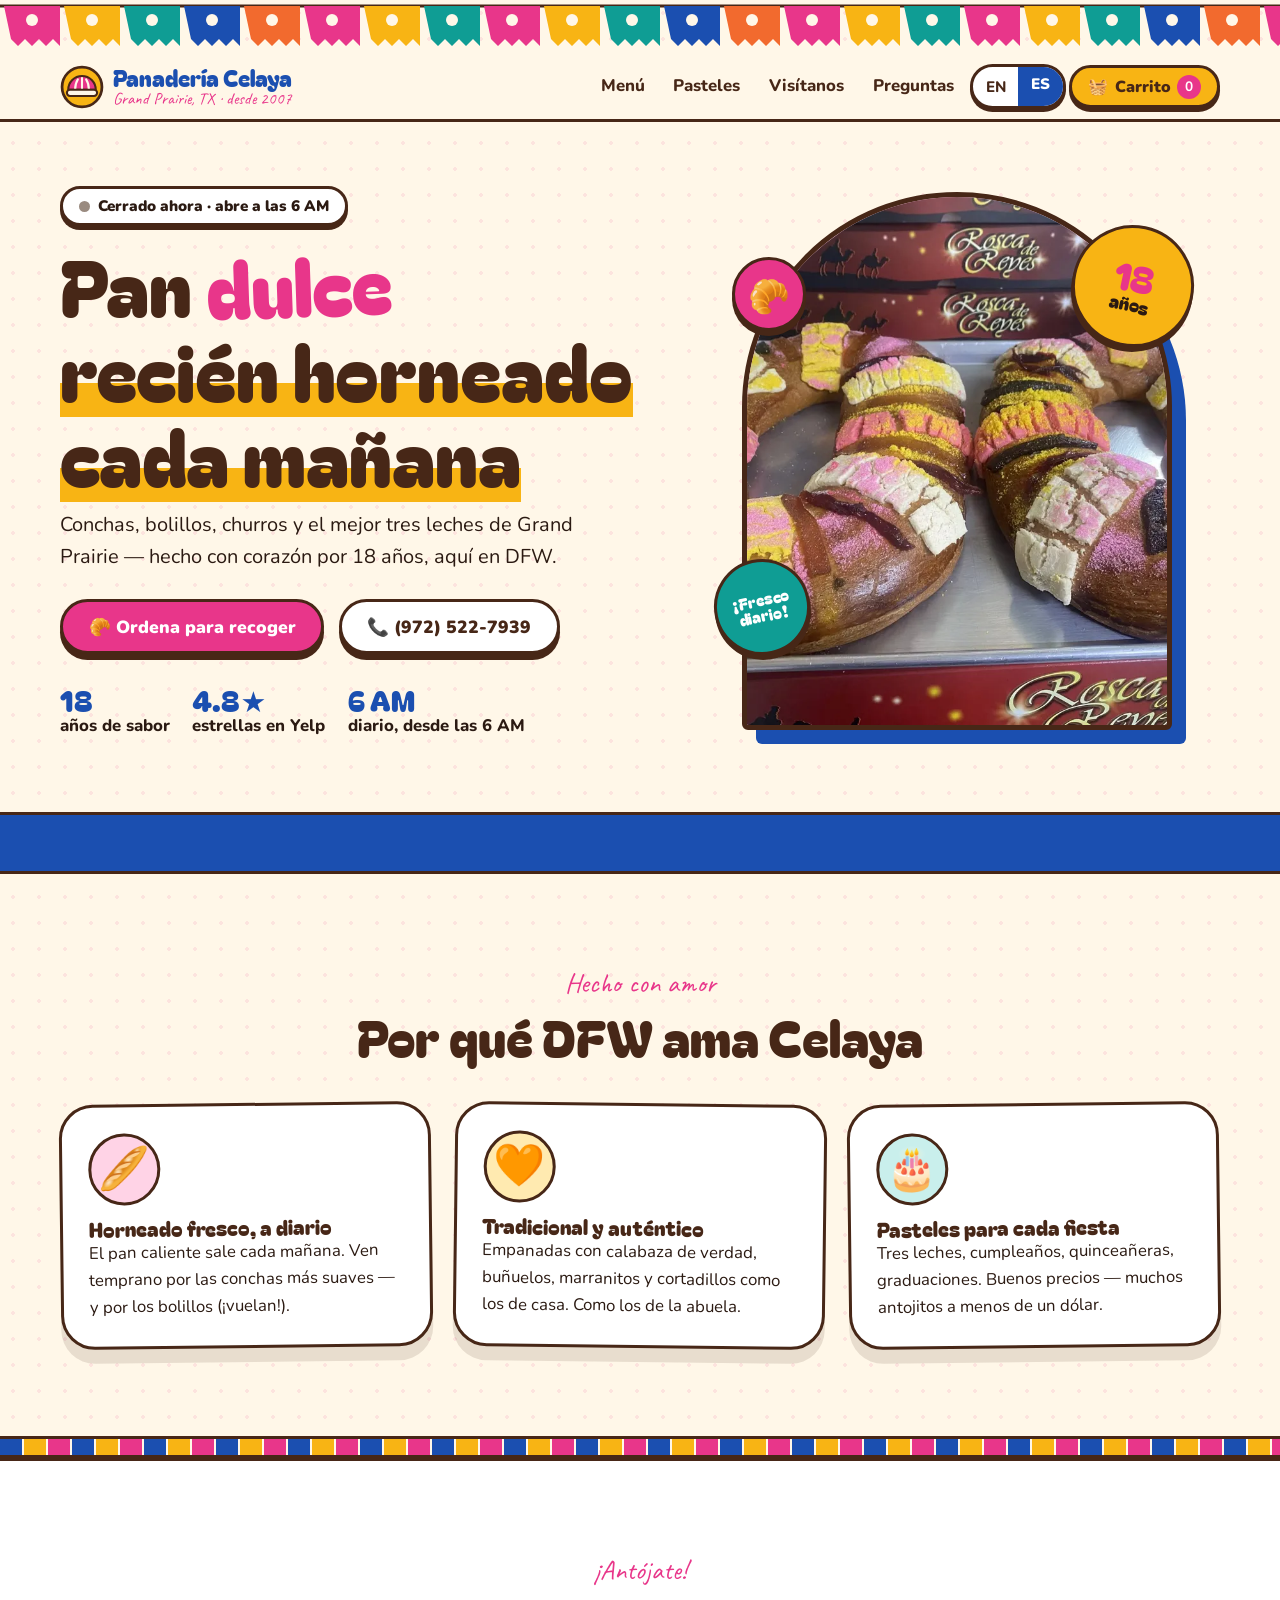
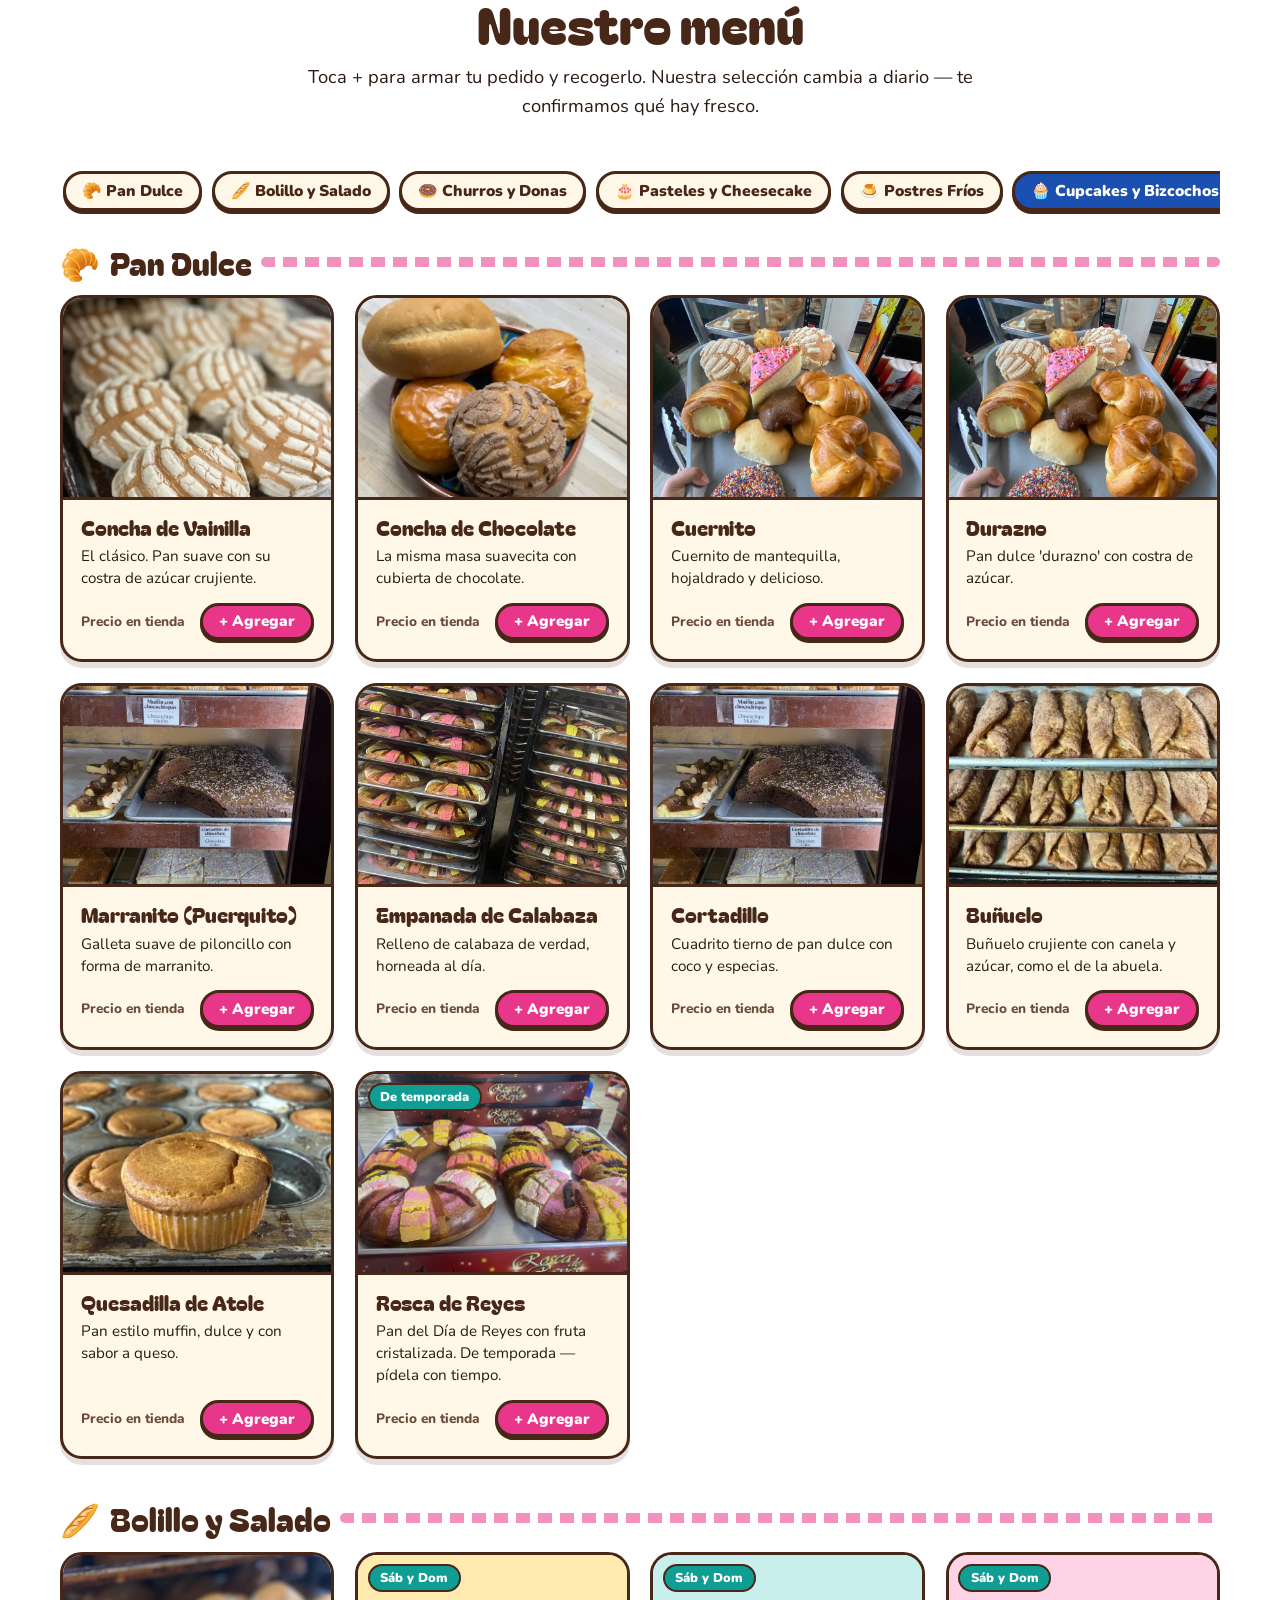
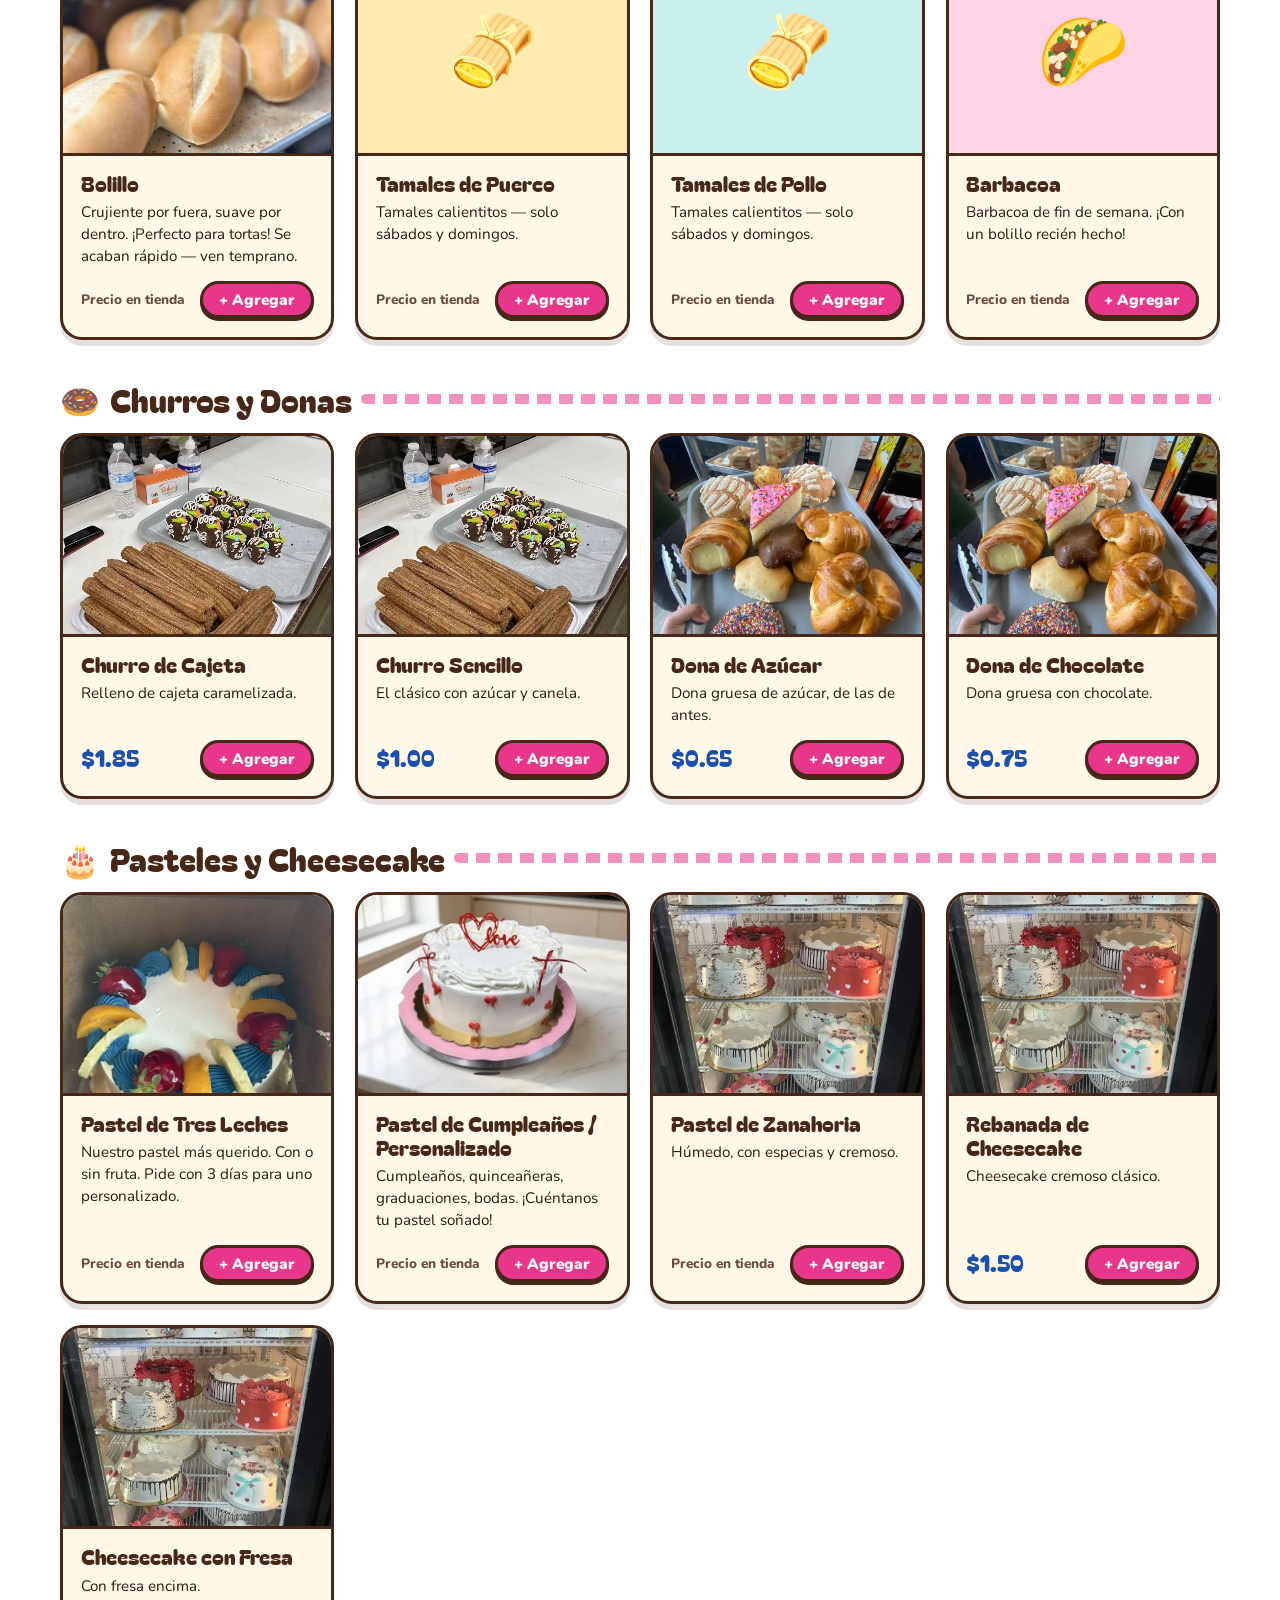
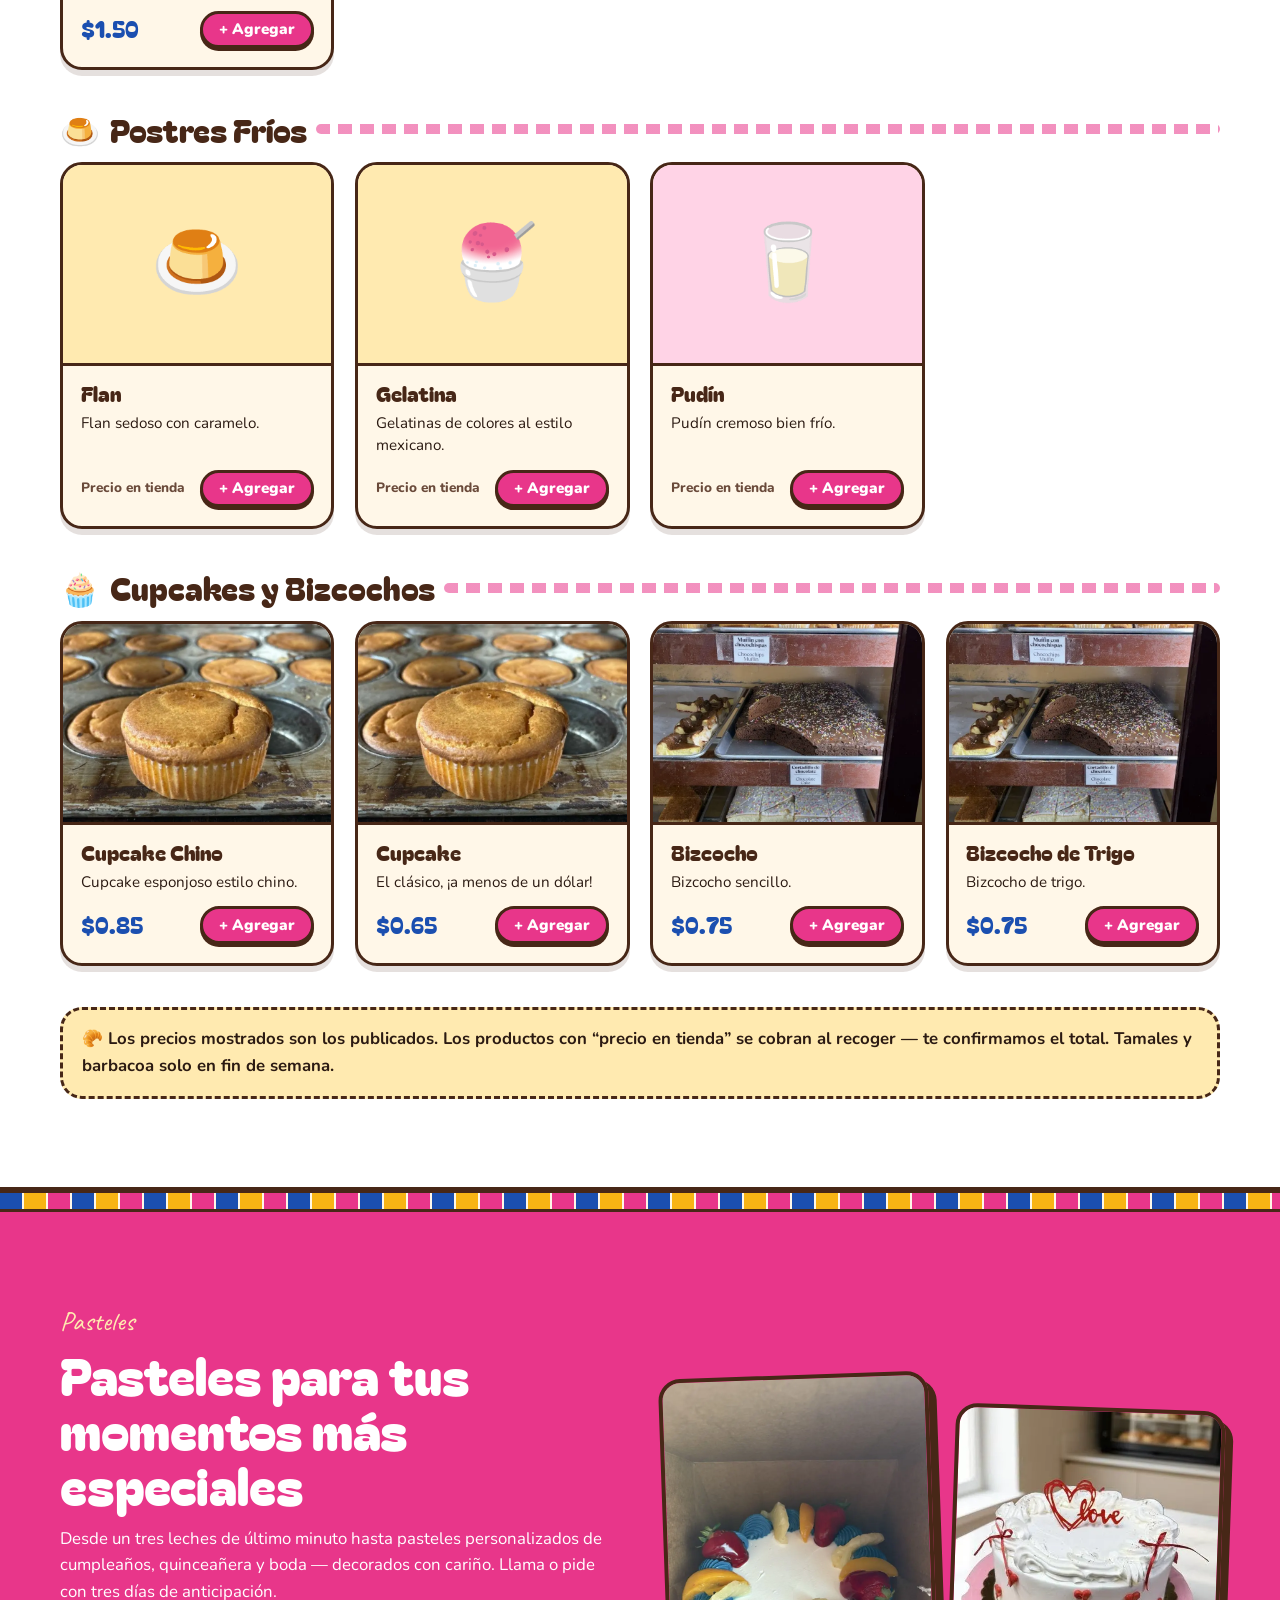
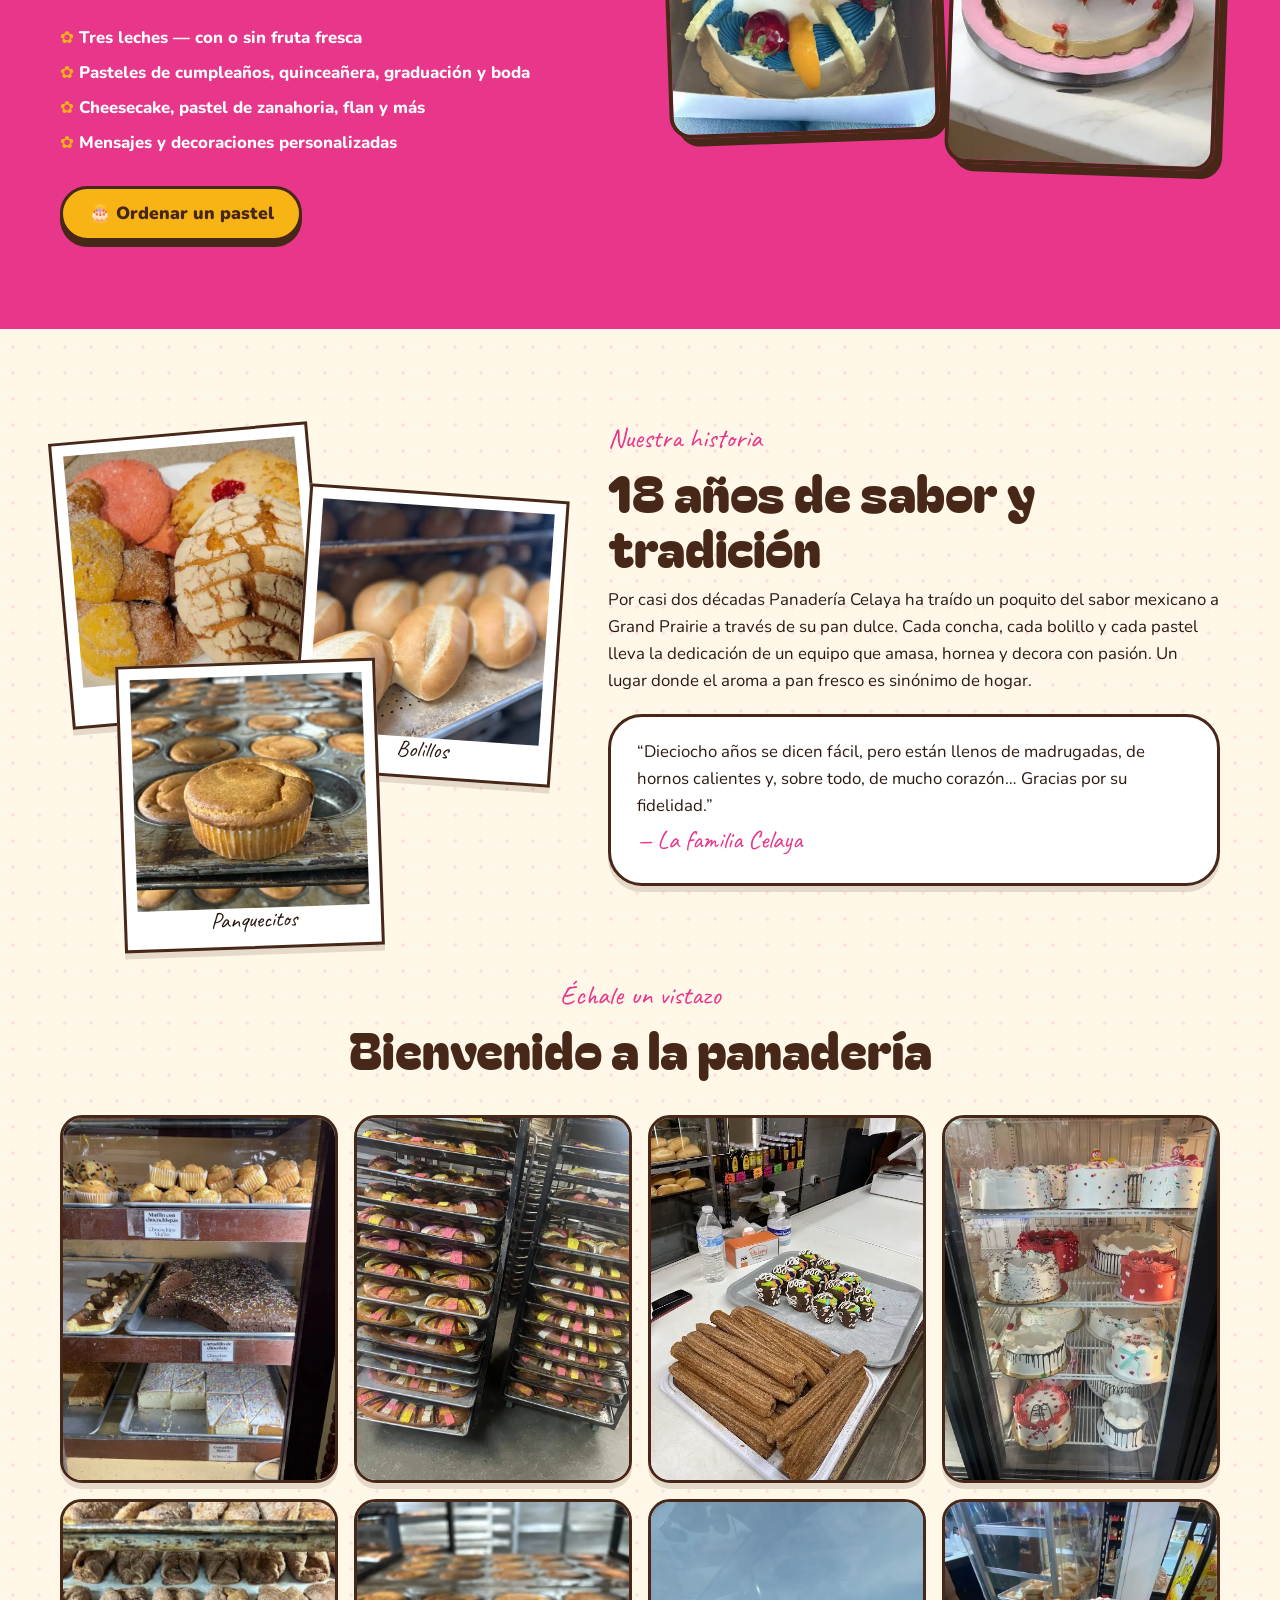
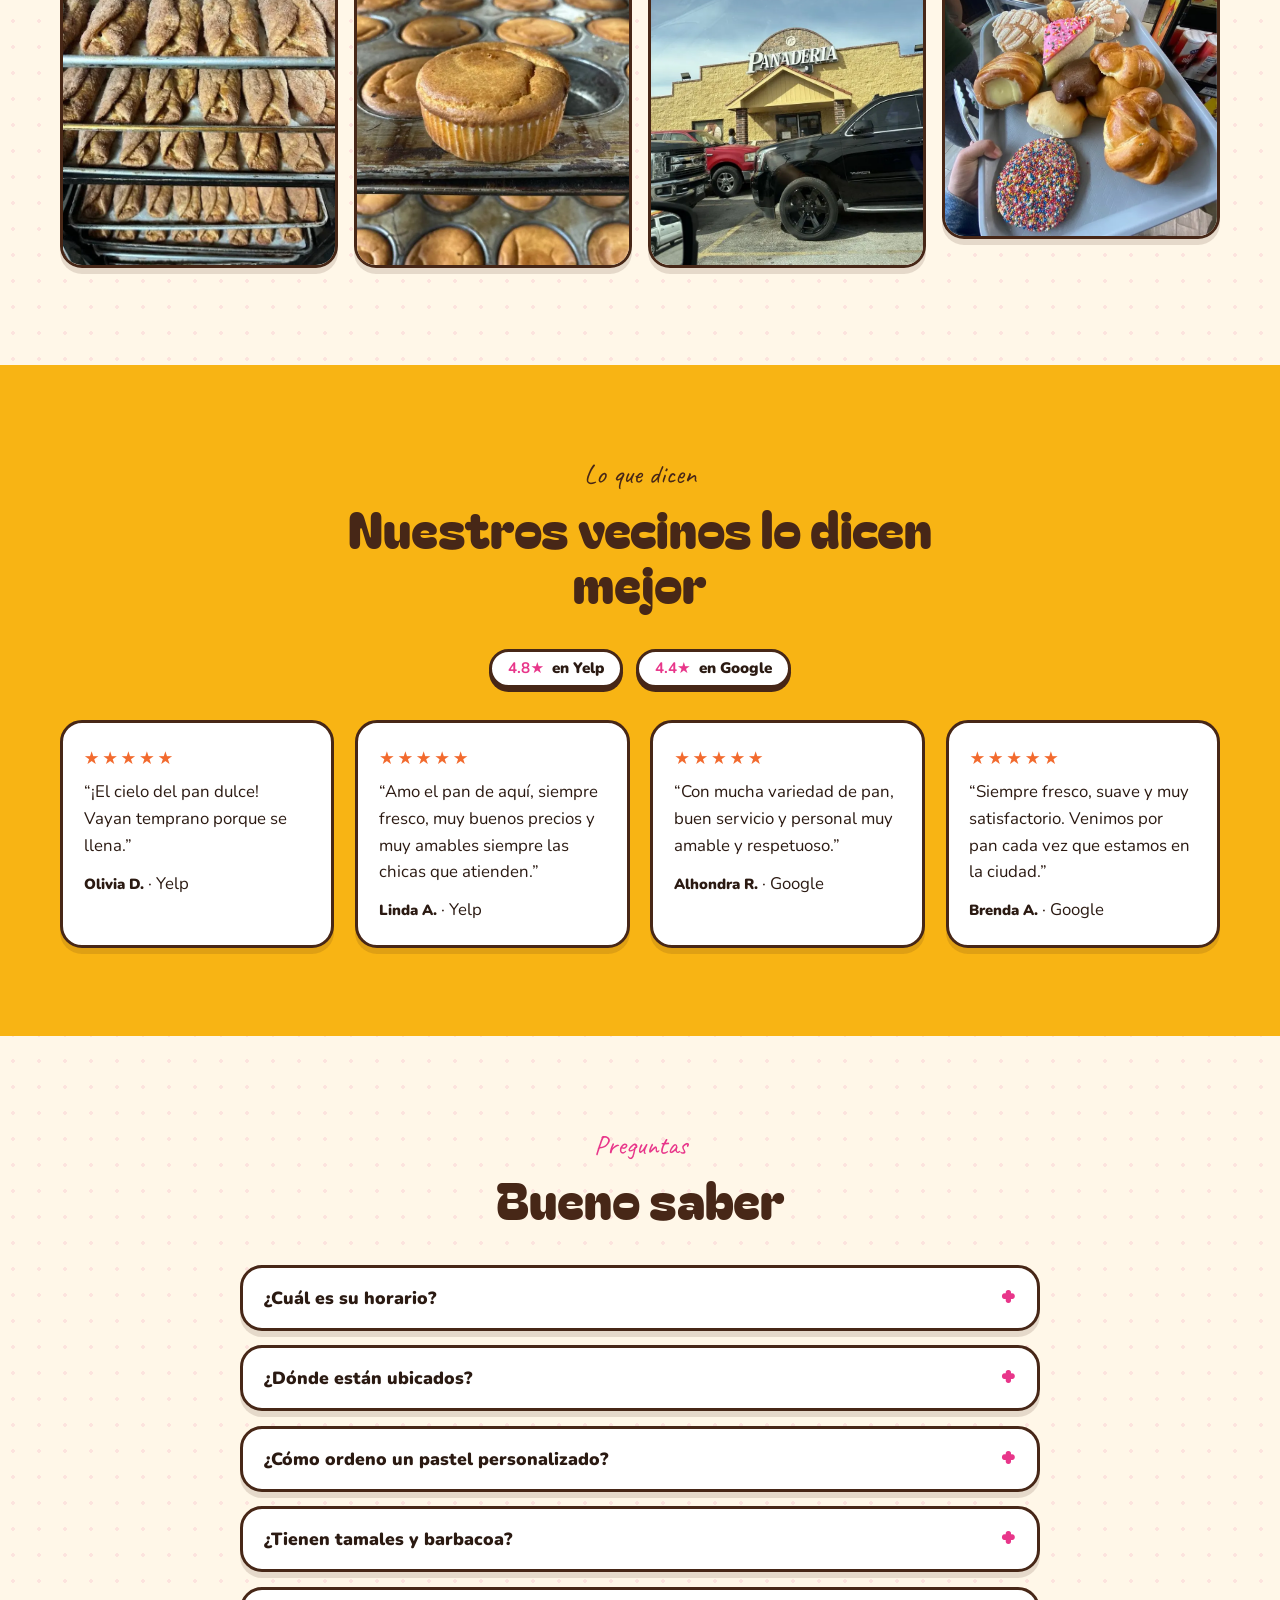
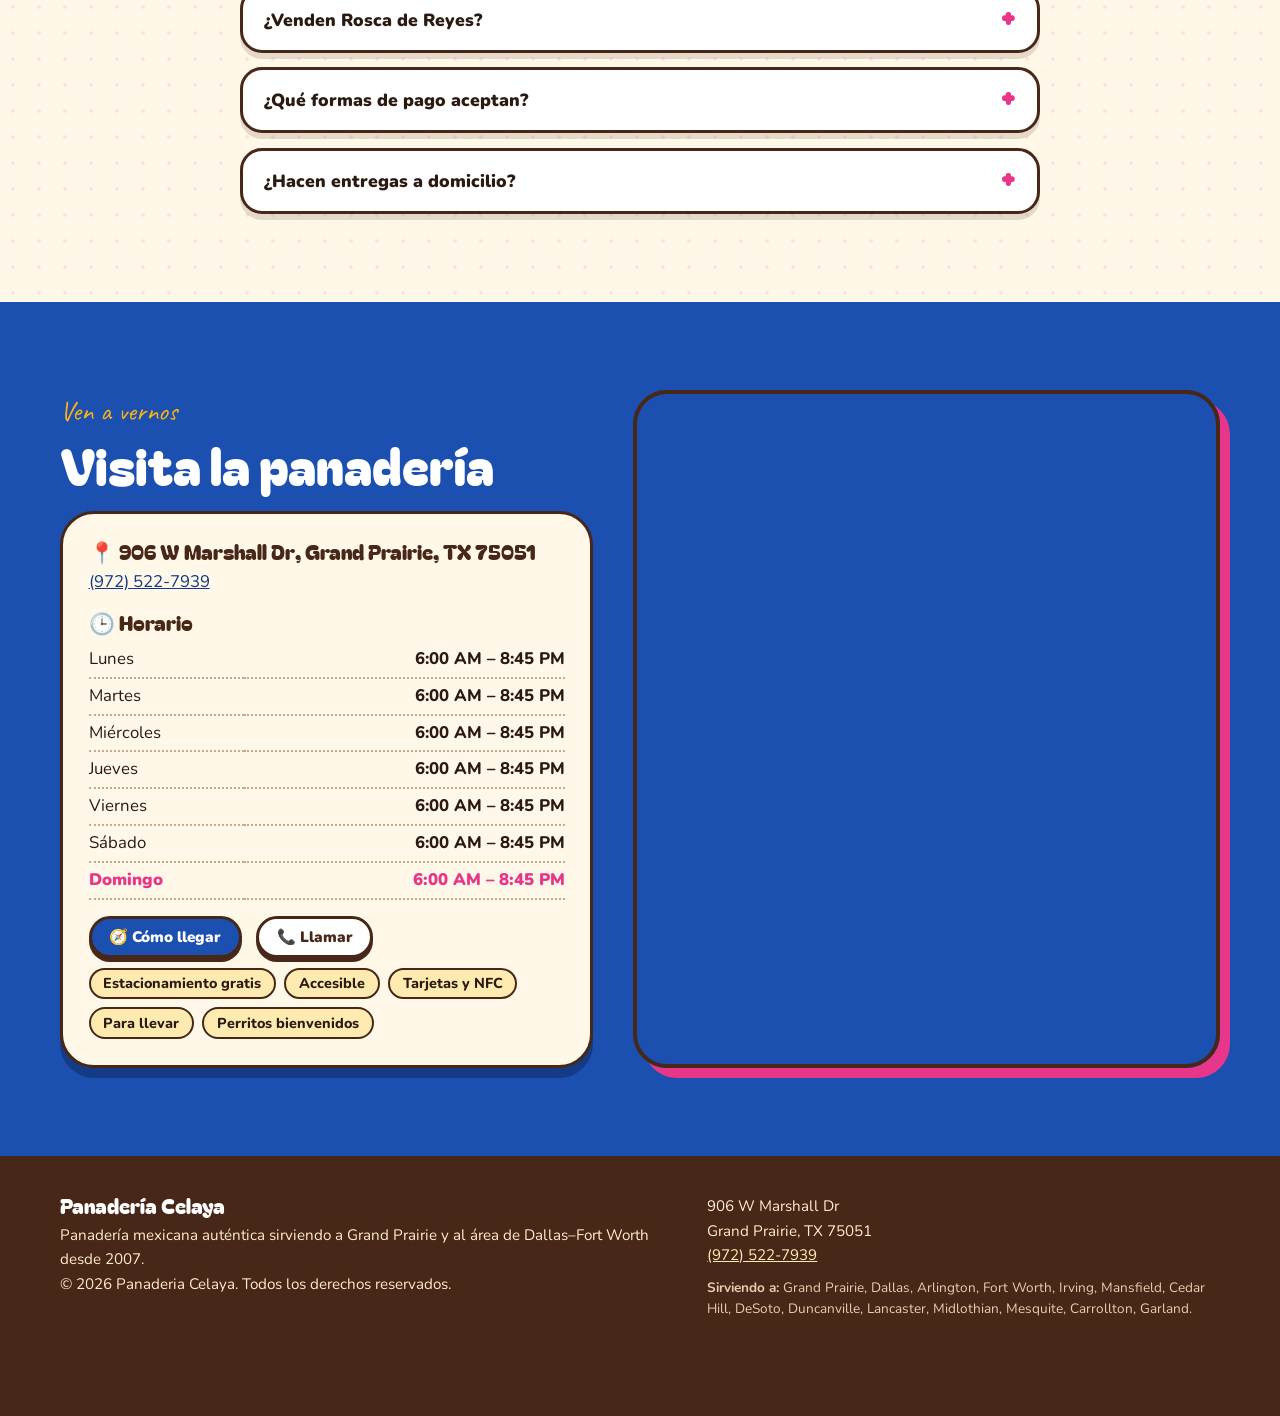
==== es/index.html @ 608b0362 "Initial commit: Panaderia Celaya bilingual bakery website" ====
<!doctype html>
<html lang="es">
<head>
<meta charset="utf-8">
<meta name="viewport" content="width=device-width,initial-scale=1">
<title>Panadería Celaya | Panadería Mexicana en Grand Prairie y DFW — Pan Dulce, Pasteles de Tres Leches y Pasteles Personalizados</title>
<meta name="description" content="Pan dulce mexicano recién horneado, conchas, bolillos, churros, tamales y pasteles de tres leches en Grand Prairie, TX. Sirviendo a Dallas–Fort Worth por 18 años. Ordena en línea para recoger.">
<meta name="keywords" content="panadería celaya, panadería mexicana grand prairie, panadería en grand prairie tx, panadería cerca de mí, pan dulce dallas, pan dulce DFW, conchas, bolillos, pastel de tres leches dallas, pasteles personalizados grand prairie, pasteles de quinceañera DFW, rosca de reyes dallas, tamales grand prairie, barbacoa grand prairie, churros, panadería mexicana cerca de mí">
<meta name="robots" content="index,follow,max-image-preview:large,max-snippet:-1,max-video-preview:-1">
<meta name="author" content="Panaderia Celaya">
<meta name="theme-color" content="#1b4fb0">
<link rel="canonical" href="https://www.panaderiacelaya.com/es/">
<link rel="alternate" hreflang="en" href="https://www.panaderiacelaya.com/">
<link rel="alternate" hreflang="es" href="https://www.panaderiacelaya.com/es/">
<link rel="alternate" hreflang="x-default" href="https://www.panaderiacelaya.com/">
<!-- Local SEO -->
<meta name="geo.region" content="US-TX"><meta name="geo.placename" content="Grand Prairie"><meta name="ICBM" content="32.7459, -96.9978">
<meta name="format-detection" content="telephone=yes">
<!-- Open Graph / Social -->
<meta property="og:type" content="restaurant.restaurant"><meta property="og:site_name" content="Panaderia Celaya">
<meta property="og:title" content="Panadería Celaya | Panadería Mexicana en Grand Prairie y DFW — Pan Dulce, Pasteles de Tres Leches y Pasteles Personalizados"><meta property="og:description" content="Pan dulce mexicano recién horneado, conchas, bolillos, churros, tamales y pasteles de tres leches en Grand Prairie, TX. Sirviendo a Dallas–Fort Worth por 18 años. Ordena en línea para recoger.">
<meta property="og:url" content="https://www.panaderiacelaya.com/es/"><meta property="og:locale" content="es_US"><meta property="og:locale:alternate" content="en_US">
<meta property="og:image" content="https://www.panaderiacelaya.com/assets/og-cover.jpg"><meta property="og:image:width" content="1200"><meta property="og:image:height" content="630"><meta property="og:image:alt" content="Rosca de Reyes colorida en Panadería Celaya, Grand Prairie, Texas">
<meta property="restaurant:contact_info:street_address" content="906 W Marshall Dr"><meta property="restaurant:contact_info:locality" content="Grand Prairie"><meta property="restaurant:contact_info:region" content="TX"><meta property="restaurant:contact_info:postal_code" content="75051"><meta property="restaurant:contact_info:phone_number" content="+1-972-522-7939">
<meta name="twitter:card" content="summary_large_image"><meta name="twitter:title" content="Panadería Celaya | Panadería Mexicana en Grand Prairie y DFW — Pan Dulce, Pasteles de Tres Leches y Pasteles Personalizados"><meta name="twitter:description" content="Pan dulce mexicano recién horneado, conchas, bolillos, churros, tamales y pasteles de tres leches en Grand Prairie, TX. Sirviendo a Dallas–Fort Worth por 18 años. Ordena en línea para recoger."><meta name="twitter:image" content="https://www.panaderiacelaya.com/assets/og-cover.jpg">
<link rel="icon" href="../favicon.svg" type="image/svg+xml"><link rel="manifest" href="../manifest.webmanifest">
<link rel="preconnect" href="https://fonts.googleapis.com"><link rel="preconnect" href="https://fonts.gstatic.com" crossorigin>
<link rel="preload" as="image" href="../assets/img/rosca.webp">
<link href="https://fonts.googleapis.com/css2?family=Bagel+Fat+One&family=Caveat:wght@600&family=Nunito:wght@400;700;800;900&display=swap" rel="stylesheet">
<link rel="stylesheet" href="../assets/styles.css">
<script type="application/ld+json">{"@context":"https://schema.org","@graph":[{"@type":["Bakery","LocalBusiness","FoodEstablishment"],"@id":"https://www.panaderiacelaya.com/#bakery","name":"Panaderia Celaya","alternateName":["Panadería Celaya","Panaderia Celaya Grand Prairie","Celaya Bakery"],"description":"Pan dulce mexicano recién horneado, conchas, bolillos, churros, tamales y pasteles de tres leches en Grand Prairie, TX. Sirviendo a Dallas–Fort Worth por 18 años. Ordena en línea para recoger.","url":"https://www.panaderiacelaya.com/es/","image":["https://www.panaderiacelaya.com/assets/img/rosca.webp","https://www.panaderiacelaya.com/assets/img/storefront.webp","https://www.panaderiacelaya.com/assets/img/conchas-rack.webp","https://www.panaderiacelaya.com/assets/img/cake-fruit.webp","https://www.panaderiacelaya.com/assets/img/interior.webp"],"logo":"https://www.panaderiacelaya.com/favicon.svg","telephone":"+1-972-522-7939","priceRange":"$","servesCuisine":["Mexican","Bakery","Pan Dulce"],"foundingDate":"2007","slogan":"Pan dulce mexicano recién horneado desde 2007","inLanguage":["en","es"],"address":{"@type":"PostalAddress","streetAddress":"906 W Marshall Dr","addressLocality":"Grand Prairie","addressRegion":"TX","postalCode":"75051","addressCountry":"US"},"hasMap":"https://www.google.com/maps/search/?api=1&query=Panaderia+Celaya+906+W+Marshall+Dr+Grand+Prairie+TX+75051","openingHoursSpecification":[{"@type":"OpeningHoursSpecification","dayOfWeek":["Monday","Tuesday","Wednesday","Thursday","Friday","Saturday","Sunday"],"opens":"06:00","closes":"20:45"}],"paymentAccepted":"Cash, Credit Card, Debit Card, NFC Mobile Payments","currenciesAccepted":"USD","areaServed":[{"@type":"City","name":"Grand Prairie, TX"},{"@type":"City","name":"Dallas, TX"},{"@type":"City","name":"Arlington, TX"},{"@type":"City","name":"Fort Worth, TX"},{"@type":"City","name":"Irving, TX"},{"@type":"City","name":"Mansfield, TX"},{"@type":"City","name":"Cedar Hill, TX"},{"@type":"City","name":"DeSoto, TX"},{"@type":"City","name":"Duncanville, TX"},{"@type":"City","name":"Lancaster, TX"},{"@type":"City","name":"Midlothian, TX"},{"@type":"City","name":"Mesquite, TX"},{"@type":"City","name":"Carrollton, TX"},{"@type":"City","name":"Garland, TX"},{"@type":"AdministrativeArea","name":"Dallas–Fort Worth Metroplex"}],"amenityFeature":[{"@type":"LocationFeatureSpecification","name":"Free parking","value":true},{"@type":"LocationFeatureSpecification","name":"Wheelchair accessible entrance","value":true},{"@type":"LocationFeatureSpecification","name":"Wheelchair accessible parking","value":true},{"@type":"LocationFeatureSpecification","name":"Takeout","value":true},{"@type":"LocationFeatureSpecification","name":"Credit cards accepted","value":true}],"knowsAbout":["Pan dulce","Conchas","Bolillos","Tres leches cake","Rosca de Reyes","Churros","Tamales","Custom cakes","Quinceañera cakes"],"makesOffer":[{"@type":"Offer","itemOffered":{"@type":"Product","name":"Concha de Vainilla"}},{"@type":"Offer","itemOffered":{"@type":"Product","name":"Rosca de Reyes"}},{"@type":"Offer","itemOffered":{"@type":"Product","name":"Bolillo"}},{"@type":"Offer","itemOffered":{"@type":"Product","name":"Pastel de Tres Leches"}},{"@type":"Offer","itemOffered":{"@type":"Product","name":"Pastel de Cumpleaños / Personalizado"}}],"potentialAction":{"@type":"OrderAction","target":{"@type":"EntryPoint","urlTemplate":"https://www.panaderiacelaya.com/es/#order","actionPlatform":["http://schema.org/DesktopWebPlatform","http://schema.org/MobileWebPlatform"]},"deliveryMethod":"http://purl.org/goodrelations/v1#DeliveryModePickUp"},"hasMenu":{"@type":"Menu","name":"Panaderia Celaya Menu","hasMenuSection":[{"@type":"MenuSection","name":"Pan Dulce","hasMenuItem":[{"@type":"MenuItem","name":"Concha de Vainilla","description":"El clásico. Pan suave con su costra de azúcar crujiente."},{"@type":"MenuItem","name":"Concha de Chocolate","description":"La misma masa suavecita con cubierta de chocolate."},{"@type":"MenuItem","name":"Cuernito","description":"Cuernito de mantequilla, hojaldrado y delicioso."},{"@type":"MenuItem","name":"Durazno","description":"Pan dulce 'durazno' con costra de azúcar."},{"@type":"MenuItem","name":"Marranito (Puerquito)","description":"Galleta suave de piloncillo con forma de marranito."},{"@type":"MenuItem","name":"Empanada de Calabaza","description":"Relleno de calabaza de verdad, horneada al día."},{"@type":"MenuItem","name":"Cortadillo","description":"Cuadrito tierno de pan dulce con coco y especias."},{"@type":"MenuItem","name":"Buñuelo","description":"Buñuelo crujiente con canela y azúcar, como el de la abuela."},{"@type":"MenuItem","name":"Quesadilla de Atole","description":"Pan estilo muffin, dulce y con sabor a queso."},{"@type":"MenuItem","name":"Rosca de Reyes","description":"Pan del Día de Reyes con fruta cristalizada. De temporada — pídela con tiempo."}]},{"@type":"MenuSection","name":"Bolillo y Salado","hasMenuItem":[{"@type":"MenuItem","name":"Bolillo","description":"Crujiente por fuera, suave por dentro. ¡Perfecto para tortas! Se acaban rápido — ven temprano."},{"@type":"MenuItem","name":"Tamales de Puerco","description":"Tamales calientitos — solo sábados y domingos."},{"@type":"MenuItem","name":"Tamales de Pollo","description":"Tamales calientitos — solo sábados y domingos."},{"@type":"MenuItem","name":"Barbacoa","description":"Barbacoa de fin de semana. ¡Con un bolillo recién hecho!"}]},{"@type":"MenuSection","name":"Churros y Donas","hasMenuItem":[{"@type":"MenuItem","name":"Churro de Cajeta","description":"Relleno de cajeta caramelizada.","offers":{"@type":"Offer","price":"1.85","priceCurrency":"USD"}},{"@type":"MenuItem","name":"Churro Sencillo","description":"El clásico con azúcar y canela.","offers":{"@type":"Offer","price":"1.00","priceCurrency":"USD"}},{"@type":"MenuItem","name":"Dona de Azúcar","description":"Dona gruesa de azúcar, de las de antes.","offers":{"@type":"Offer","price":"0.65","priceCurrency":"USD"}},{"@type":"MenuItem","name":"Dona de Chocolate","description":"Dona gruesa con chocolate.","offers":{"@type":"Offer","price":"0.75","priceCurrency":"USD"}}]},{"@type":"MenuSection","name":"Pasteles y Cheesecake","hasMenuItem":[{"@type":"MenuItem","name":"Pastel de Tres Leches","description":"Nuestro pastel más querido. Con o sin fruta. Pide con 3 días para uno personalizado."},{"@type":"MenuItem","name":"Pastel de Cumpleaños / Personalizado","description":"Cumpleaños, quinceañeras, graduaciones, bodas. ¡Cuéntanos tu pastel soñado!"},{"@type":"MenuItem","name":"Pastel de Zanahoria","description":"Húmedo, con especias y cremoso."},{"@type":"MenuItem","name":"Rebanada de Cheesecake","description":"Cheesecake cremoso clásico.","offers":{"@type":"Offer","price":"1.50","priceCurrency":"USD"}},{"@type":"MenuItem","name":"Cheesecake con Fresa","description":"Con fresa encima.","offers":{"@type":"Offer","price":"1.50","priceCurrency":"USD"}}]},{"@type":"MenuSection","name":"Postres Fríos","hasMenuItem":[{"@type":"MenuItem","name":"Flan","description":"Flan sedoso con caramelo."},{"@type":"MenuItem","name":"Gelatina","description":"Gelatinas de colores al estilo mexicano."},{"@type":"MenuItem","name":"Pudín","description":"Pudín cremoso bien frío."}]},{"@type":"MenuSection","name":"Cupcakes y Bizcochos","hasMenuItem":[{"@type":"MenuItem","name":"Cupcake Chino","description":"Cupcake esponjoso estilo chino.","offers":{"@type":"Offer","price":"0.85","priceCurrency":"USD"}},{"@type":"MenuItem","name":"Cupcake","description":"El clásico, ¡a menos de un dólar!","offers":{"@type":"Offer","price":"0.65","priceCurrency":"USD"}},{"@type":"MenuItem","name":"Bizcocho","description":"Bizcocho sencillo.","offers":{"@type":"Offer","price":"0.75","priceCurrency":"USD"}},{"@type":"MenuItem","name":"Bizcocho de Trigo","description":"Bizcocho de trigo.","offers":{"@type":"Offer","price":"0.75","priceCurrency":"USD"}}]}]}},{"@type":"FAQPage","@id":"https://www.panaderiacelaya.com/#faq-es","mainEntity":[{"@type":"Question","name":"¿Cuál es su horario?","acceptedAnswer":{"@type":"Answer","text":"Abrimos todos los días de 6:00 AM a 8:45 PM. El pan sale calientito por la mañana y los favoritos (como el bolillo) pueden agotarse en la tarde — ¡ven temprano!"}},{"@type":"Question","name":"¿Dónde están ubicados?","acceptedAnswer":{"@type":"Answer","text":"906 W Marshall Dr, Grand Prairie, TX 75051 — sobre Marshall Drive, con estacionamiento gratis y entrada accesible para sillas de ruedas."}},{"@type":"Question","name":"¿Cómo ordeno un pastel personalizado?","acceptedAnswer":{"@type":"Answer","text":"Agrega un pastel a tu pedido aquí, o llama al (972) 522-7939. Para pasteles personalizados pide con al menos 3 días de anticipación. El tres leches suele haber el mismo día."}},{"@type":"Question","name":"¿Tienen tamales y barbacoa?","acceptedAnswer":{"@type":"Answer","text":"¡Sí! Tamales calientes (de puerco y de pollo) y barbacoa los sábados y domingos. Se acaban temprano, así que ven por la mañana."}},{"@type":"Question","name":"¿Venden Rosca de Reyes?","acceptedAnswer":{"@type":"Answer","text":"Sí — nuestra colorida Rosca de Reyes se hace para el Día de Reyes en enero. Pídela con tiempo para no quedarte sin ella."}},{"@type":"Question","name":"¿Qué formas de pago aceptan?","acceptedAnswer":{"@type":"Answer","text":"Efectivo, tarjetas de crédito y débito, y pagos móviles (NFC)."}},{"@type":"Question","name":"¿Hacen entregas a domicilio?","acceptedAnswer":{"@type":"Answer","text":"Lo más fácil es recoger. Para entregas o pedidos grandes para eventos, llámanos al (972) 522-7939."}}]},{"@type":"WebSite","@id":"https://www.panaderiacelaya.com/#website","url":"https://www.panaderiacelaya.com/","name":"Panaderia Celaya","inLanguage":["en","es"],"publisher":{"@id":"https://www.panaderiacelaya.com/#bakery"}}]}</script>
</head>
<body>
<a class="skip" href="#main">Saltar al contenido</a>
<div class="picado" aria-hidden="true"></div>
<header class="top"><div class="wrap">
  <a class="logo" href="./" aria-label="Panadería Celaya"><svg viewBox="0 0 64 64" aria-hidden="true"><circle cx="32" cy="32" r="29" fill="#f8b414" stroke="#472717" stroke-width="4"/><path d="M12 36a20 20 0 0 1 40 0z" fill="#e8368a" stroke="#472717" stroke-width="3"/><path d="M22 36c0-8 2-12 4-15M32 36V19M42 36c0-8-2-12-4-15" stroke="#fff7e8" stroke-width="3" fill="none" stroke-linecap="round"/><rect x="10" y="36" width="44" height="9" rx="4.5" fill="#fff7e8" stroke="#472717" stroke-width="3"/></svg><span>Panadería Celaya<small>Grand Prairie, TX · desde 2007</small></span></a>
  <nav class="main" aria-label="Main">
    <a href="#menu">Menú</a><a href="#cakes">Pasteles</a><a href="#visit">Visítanos</a><a href="#faq">Preguntas</a>
    <div class="lang" role="group" aria-label="Language / Idioma"><a href="../" hreflang="en" lang="en" title="English">EN</a><span aria-current="true">ES</span></div>
    <button class="cart-btn keep" type="button" data-open-cart aria-label="Carrito">🧺 <span class="t">Carrito</span> <b class="cart-count">0</b></button>
  </nav>
</div></header>
<main id="main">
<section class="hero"><div class="wrap">
  <div>
    <span class="pill" id="openPill"><span class="dot"></span><span class="txt">Horario: 6 AM – 8:45 PM</span></span>
    <h1>Pan <em>dulce</em><br><span class="u">recién horneado cada mañana</span></h1>
    <p class="lead">Conchas, bolillos, churros y el mejor tres leches de Grand Prairie — hecho con corazón por 18 años, aquí en DFW.</p>
    <div class="cta"><a class="btn" href="#menu">🥐 Ordena para recoger</a><a class="btn alt" href="tel:+19725227939">📞 (972) 522-7939</a></div>
    <div class="mini"><div><strong>18</strong>años de sabor</div><div><strong>4.8★</strong>estrellas en Yelp</div><div><strong>6 AM</strong>diario, desde las 6 AM</div></div>
  </div>
  <div class="arch"><div class="frame"><img src="../assets/img/rosca.webp" alt="Rosca de Reyes colorida en Panadería Celaya, Grand Prairie, Texas" width="430" height="538" fetchpriority="high"></div>
    <div class="sticker a"><span><b>18</b>años</span></div><div class="sticker b">¡Fresco diario!</div><div class="sticker c" aria-hidden="true">🥐</div></div>
</div></section>
<div class="marquee" aria-hidden="true"><div><span>¡Buenos días!</span><i>✿</i><span>Conchas</span><i>✿</i><span>Bolillos</span><i>✿</i><span>Churros</span><i>✿</i><span>Tres Leches</span><i>✿</i><span>Empanadas</span><i>✿</i><span>Tamales</span><i>✿</i><span>Pastel de Cumpleaños</span><i>✿</i><span>Buñuelos</span><i>✿</i><span>Marranitos</span><i>✿</i><span>¡Ven temprano!</span><i>✿</i><span>¡Buenos días!</span><i>✿</i><span>Conchas</span><i>✿</i><span>Bolillos</span><i>✿</i><span>Churros</span><i>✿</i><span>Tres Leches</span><i>✿</i><span>Empanadas</span><i>✿</i><span>Tamales</span><i>✿</i><span>Pastel de Cumpleaños</span><i>✿</i><span>Buñuelos</span><i>✿</i><span>Marranitos</span><i>✿</i><span>¡Ven temprano!</span><i>✿</i></div></div>

<section><div class="wrap">
  <div class="head"><span class="eyebrow">Hecho con amor</span><h2>Por qué DFW ama Celaya</h2></div>
  <div class="why">
    <div class="card"><div class="ico">🥖</div><h3>Horneado fresco, a diario</h3><p>El pan caliente sale cada mañana. Ven temprano por las conchas más suaves — y por los bolillos (¡vuelan!).</p></div>
    <div class="card"><div class="ico">🧡</div><h3>Tradicional y auténtico</h3><p>Empanadas con calabaza de verdad, buñuelos, marranitos y cortadillos como los de casa. Como los de la abuela.</p></div>
    <div class="card"><div class="ico">🎂</div><h3>Pasteles para cada fiesta</h3><p>Tres leches, cumpleaños, quinceañeras, graduaciones. Buenos precios — muchos antojitos a menos de un dólar.</p></div>
  </div>
</div></section>
<div class="tiles" aria-hidden="true"></div>

<section class="menu-sec" id="menu"><div class="wrap">
  <div class="head"><span class="eyebrow">¡Antójate!</span><h2>Nuestro menú</h2><p>Toca + para armar tu pedido y recogerlo. Nuestra selección cambia a diario — te confirmamos qué hay fresco.</p></div>
  <nav class="chips" aria-label="Nuestro menú"><a class="chip" href="#cat-pan">🥐 Pan Dulce</a><a class="chip" href="#cat-salado">🥖 Bolillo y Salado</a><a class="chip" href="#cat-churros">🍩 Churros y Donas</a><a class="chip" href="#cat-cakes">🎂 Pasteles y Cheesecake</a><a class="chip" href="#cat-frio">🍮 Postres Fríos</a><a class="chip" href="#cat-mini">🧁 Cupcakes y Bizcochos</a></nav>
  <div class="cat" id="cat-pan"><h3><span aria-hidden="true">🥐</span> Pan Dulce</h3><div class="grid"><article class="item" data-id="concha-v"><div class="ph"><img src="../assets/img/conchas-rack.webp" alt="Concha de Vainilla — Panaderia Celaya Grand Prairie TX" loading="lazy" width="400" height="300"></div><div class="bd"><h4>Concha de Vainilla</h4><p>El clásico. Pan suave con su costra de azúcar crujiente.</p><div class="row"><span class="price ask">Precio en tienda</span><button class="add" type="button">+ Agregar</button><span class="step"><button type="button" data-d="-1" aria-label="Quitar uno">–</button><output>0</output><button type="button" data-d="1" aria-label="Agregar uno">+</button></span></div></div></article><article class="item" data-id="concha-c"><div class="ph"><img src="../assets/img/bread-bowl.webp" alt="Concha de Chocolate — Panaderia Celaya Grand Prairie TX" loading="lazy" width="400" height="300"></div><div class="bd"><h4>Concha de Chocolate</h4><p>La misma masa suavecita con cubierta de chocolate.</p><div class="row"><span class="price ask">Precio en tienda</span><button class="add" type="button">+ Agregar</button><span class="step"><button type="button" data-d="-1" aria-label="Quitar uno">–</button><output>0</output><button type="button" data-d="1" aria-label="Agregar uno">+</button></span></div></div></article><article class="item" data-id="cuernito"><div class="ph"><img src="../assets/img/tray.webp" alt="Cuernito — Panaderia Celaya Grand Prairie TX" loading="lazy" width="400" height="300"></div><div class="bd"><h4>Cuernito</h4><p>Cuernito de mantequilla, hojaldrado y delicioso.</p><div class="row"><span class="price ask">Precio en tienda</span><button class="add" type="button">+ Agregar</button><span class="step"><button type="button" data-d="-1" aria-label="Quitar uno">–</button><output>0</output><button type="button" data-d="1" aria-label="Agregar uno">+</button></span></div></div></article><article class="item" data-id="durazno"><div class="ph"><img src="../assets/img/tray.webp" alt="Durazno — Panaderia Celaya Grand Prairie TX" loading="lazy" width="400" height="300"></div><div class="bd"><h4>Durazno</h4><p>Pan dulce &#x27;durazno&#x27; con costra de azúcar.</p><div class="row"><span class="price ask">Precio en tienda</span><button class="add" type="button">+ Agregar</button><span class="step"><button type="button" data-d="-1" aria-label="Quitar uno">–</button><output>0</output><button type="button" data-d="1" aria-label="Agregar uno">+</button></span></div></div></article><article class="item" data-id="marranito"><div class="ph"><img src="../assets/img/case.webp" alt="Marranito (Puerquito) — Panaderia Celaya Grand Prairie TX" loading="lazy" width="400" height="300"></div><div class="bd"><h4>Marranito (Puerquito)</h4><p>Galleta suave de piloncillo con forma de marranito.</p><div class="row"><span class="price ask">Precio en tienda</span><button class="add" type="button">+ Agregar</button><span class="step"><button type="button" data-d="-1" aria-label="Quitar uno">–</button><output>0</output><button type="button" data-d="1" aria-label="Agregar uno">+</button></span></div></div></article><article class="item" data-id="empanada"><div class="ph"><img src="../assets/img/rack-color.webp" alt="Empanada de Calabaza — Panaderia Celaya Grand Prairie TX" loading="lazy" width="400" height="300"></div><div class="bd"><h4>Empanada de Calabaza</h4><p>Relleno de calabaza de verdad, horneada al día.</p><div class="row"><span class="price ask">Precio en tienda</span><button class="add" type="button">+ Agregar</button><span class="step"><button type="button" data-d="-1" aria-label="Quitar uno">–</button><output>0</output><button type="button" data-d="1" aria-label="Agregar uno">+</button></span></div></div></article><article class="item" data-id="cortadillo"><div class="ph"><img src="../assets/img/case.webp" alt="Cortadillo — Panaderia Celaya Grand Prairie TX" loading="lazy" width="400" height="300"></div><div class="bd"><h4>Cortadillo</h4><p>Cuadrito tierno de pan dulce con coco y especias.</p><div class="row"><span class="price ask">Precio en tienda</span><button class="add" type="button">+ Agregar</button><span class="step"><button type="button" data-d="-1" aria-label="Quitar uno">–</button><output>0</output><button type="button" data-d="1" aria-label="Agregar uno">+</button></span></div></div></article><article class="item" data-id="bunuelo"><div class="ph"><img src="../assets/img/rolls-rack.webp" alt="Buñuelo — Panaderia Celaya Grand Prairie TX" loading="lazy" width="400" height="300"></div><div class="bd"><h4>Buñuelo</h4><p>Buñuelo crujiente con canela y azúcar, como el de la abuela.</p><div class="row"><span class="price ask">Precio en tienda</span><button class="add" type="button">+ Agregar</button><span class="step"><button type="button" data-d="-1" aria-label="Quitar uno">–</button><output>0</output><button type="button" data-d="1" aria-label="Agregar uno">+</button></span></div></div></article><article class="item" data-id="quesadilla"><div class="ph"><img src="../assets/img/muffin.webp" alt="Quesadilla de Atole — Panaderia Celaya Grand Prairie TX" loading="lazy" width="400" height="300"></div><div class="bd"><h4>Quesadilla de Atole</h4><p>Pan estilo muffin, dulce y con sabor a queso.</p><div class="row"><span class="price ask">Precio en tienda</span><button class="add" type="button">+ Agregar</button><span class="step"><button type="button" data-d="-1" aria-label="Quitar uno">–</button><output>0</output><button type="button" data-d="1" aria-label="Agregar uno">+</button></span></div></div></article><article class="item" data-id="rosca"><div class="ph"><img src="../assets/img/rosca.webp" alt="Rosca de Reyes — Panaderia Celaya Grand Prairie TX" loading="lazy" width="400" height="300"><span class="tag">De temporada</span></div><div class="bd"><h4>Rosca de Reyes</h4><p>Pan del Día de Reyes con fruta cristalizada. De temporada — pídela con tiempo.</p><div class="row"><span class="price ask">Precio en tienda</span><button class="add" type="button">+ Agregar</button><span class="step"><button type="button" data-d="-1" aria-label="Quitar uno">–</button><output>0</output><button type="button" data-d="1" aria-label="Agregar uno">+</button></span></div></div></article></div></div><div class="cat" id="cat-salado"><h3><span aria-hidden="true">🥖</span> Bolillo y Salado</h3><div class="grid"><article class="item" data-id="bolillo"><div class="ph"><img src="../assets/img/bolillos.webp" alt="Bolillo — Panaderia Celaya Grand Prairie TX" loading="lazy" width="400" height="300"></div><div class="bd"><h4>Bolillo</h4><p>Crujiente por fuera, suave por dentro. ¡Perfecto para tortas! Se acaban rápido — ven temprano.</p><div class="row"><span class="price ask">Precio en tienda</span><button class="add" type="button">+ Agregar</button><span class="step"><button type="button" data-d="-1" aria-label="Quitar uno">–</button><output>0</output><button type="button" data-d="1" aria-label="Agregar uno">+</button></span></div></div></article><article class="item" data-id="tamal-p"><div class="ph emo e0" role="img" aria-label="Tamales de Puerco">🫔<span class="tag">Sáb y Dom</span></div><div class="bd"><h4>Tamales de Puerco</h4><p>Tamales calientitos — solo sábados y domingos.</p><div class="row"><span class="price ask">Precio en tienda</span><button class="add" type="button">+ Agregar</button><span class="step"><button type="button" data-d="-1" aria-label="Quitar uno">–</button><output>0</output><button type="button" data-d="1" aria-label="Agregar uno">+</button></span></div></div></article><article class="item" data-id="tamal-c"><div class="ph emo e2" role="img" aria-label="Tamales de Pollo">🫔<span class="tag">Sáb y Dom</span></div><div class="bd"><h4>Tamales de Pollo</h4><p>Tamales calientitos — solo sábados y domingos.</p><div class="row"><span class="price ask">Precio en tienda</span><button class="add" type="button">+ Agregar</button><span class="step"><button type="button" data-d="-1" aria-label="Quitar uno">–</button><output>0</output><button type="button" data-d="1" aria-label="Agregar uno">+</button></span></div></div></article><article class="item" data-id="barbacoa"><div class="ph emo e1" role="img" aria-label="Barbacoa">🌮<span class="tag">Sáb y Dom</span></div><div class="bd"><h4>Barbacoa</h4><p>Barbacoa de fin de semana. ¡Con un bolillo recién hecho!</p><div class="row"><span class="price ask">Precio en tienda</span><button class="add" type="button">+ Agregar</button><span class="step"><button type="button" data-d="-1" aria-label="Quitar uno">–</button><output>0</output><button type="button" data-d="1" aria-label="Agregar uno">+</button></span></div></div></article></div></div><div class="cat" id="cat-churros"><h3><span aria-hidden="true">🍩</span> Churros y Donas</h3><div class="grid"><article class="item" data-id="churro-c"><div class="ph"><img src="../assets/img/churros.webp" alt="Churro de Cajeta — Panaderia Celaya Grand Prairie TX" loading="lazy" width="400" height="300"></div><div class="bd"><h4>Churro de Cajeta</h4><p>Relleno de cajeta caramelizada.</p><div class="row"><span class="price">$1.85</span><button class="add" type="button">+ Agregar</button><span class="step"><button type="button" data-d="-1" aria-label="Quitar uno">–</button><output>0</output><button type="button" data-d="1" aria-label="Agregar uno">+</button></span></div></div></article><article class="item" data-id="churro-p"><div class="ph"><img src="../assets/img/churros.webp" alt="Churro Sencillo — Panaderia Celaya Grand Prairie TX" loading="lazy" width="400" height="300"></div><div class="bd"><h4>Churro Sencillo</h4><p>El clásico con azúcar y canela.</p><div class="row"><span class="price">$1.00</span><button class="add" type="button">+ Agregar</button><span class="step"><button type="button" data-d="-1" aria-label="Quitar uno">–</button><output>0</output><button type="button" data-d="1" aria-label="Agregar uno">+</button></span></div></div></article><article class="item" data-id="donut-s"><div class="ph"><img src="../assets/img/tray.webp" alt="Dona de Azúcar — Panaderia Celaya Grand Prairie TX" loading="lazy" width="400" height="300"></div><div class="bd"><h4>Dona de Azúcar</h4><p>Dona gruesa de azúcar, de las de antes.</p><div class="row"><span class="price">$0.65</span><button class="add" type="button">+ Agregar</button><span class="step"><button type="button" data-d="-1" aria-label="Quitar uno">–</button><output>0</output><button type="button" data-d="1" aria-label="Agregar uno">+</button></span></div></div></article><article class="item" data-id="donut-c"><div class="ph"><img src="../assets/img/tray.webp" alt="Dona de Chocolate — Panaderia Celaya Grand Prairie TX" loading="lazy" width="400" height="300"></div><div class="bd"><h4>Dona de Chocolate</h4><p>Dona gruesa con chocolate.</p><div class="row"><span class="price">$0.75</span><button class="add" type="button">+ Agregar</button><span class="step"><button type="button" data-d="-1" aria-label="Quitar uno">–</button><output>0</output><button type="button" data-d="1" aria-label="Agregar uno">+</button></span></div></div></article></div></div><div class="cat" id="cat-cakes"><h3><span aria-hidden="true">🎂</span> Pasteles y Cheesecake</h3><div class="grid"><article class="item" data-id="tres-leches"><div class="ph"><img src="../assets/img/cake-fruit.webp" alt="Pastel de Tres Leches — Panaderia Celaya Grand Prairie TX" loading="lazy" width="400" height="300"></div><div class="bd"><h4>Pastel de Tres Leches</h4><p>Nuestro pastel más querido. Con o sin fruta. Pide con 3 días para uno personalizado.</p><div class="row"><span class="price ask">Precio en tienda</span><button class="add" type="button">+ Agregar</button><span class="step"><button type="button" data-d="-1" aria-label="Quitar uno">–</button><output>0</output><button type="button" data-d="1" aria-label="Agregar uno">+</button></span></div></div></article><article class="item" data-id="birthday"><div class="ph"><img src="../assets/img/cake-love.webp" alt="Pastel de Cumpleaños / Personalizado — Panaderia Celaya Grand Prairie TX" loading="lazy" width="400" height="300"></div><div class="bd"><h4>Pastel de Cumpleaños / Personalizado</h4><p>Cumpleaños, quinceañeras, graduaciones, bodas. ¡Cuéntanos tu pastel soñado!</p><div class="row"><span class="price ask">Precio en tienda</span><button class="add" type="button">+ Agregar</button><span class="step"><button type="button" data-d="-1" aria-label="Quitar uno">–</button><output>0</output><button type="button" data-d="1" aria-label="Agregar uno">+</button></span></div></div></article><article class="item" data-id="carrot"><div class="ph"><img src="../assets/img/cakes-fridge.webp" alt="Pastel de Zanahoria — Panaderia Celaya Grand Prairie TX" loading="lazy" width="400" height="300"></div><div class="bd"><h4>Pastel de Zanahoria</h4><p>Húmedo, con especias y cremoso.</p><div class="row"><span class="price ask">Precio en tienda</span><button class="add" type="button">+ Agregar</button><span class="step"><button type="button" data-d="-1" aria-label="Quitar uno">–</button><output>0</output><button type="button" data-d="1" aria-label="Agregar uno">+</button></span></div></div></article><article class="item" data-id="cheese"><div class="ph"><img src="../assets/img/cakes-fridge.webp" alt="Rebanada de Cheesecake — Panaderia Celaya Grand Prairie TX" loading="lazy" width="400" height="300"></div><div class="bd"><h4>Rebanada de Cheesecake</h4><p>Cheesecake cremoso clásico.</p><div class="row"><span class="price">$1.50</span><button class="add" type="button">+ Agregar</button><span class="step"><button type="button" data-d="-1" aria-label="Quitar uno">–</button><output>0</output><button type="button" data-d="1" aria-label="Agregar uno">+</button></span></div></div></article><article class="item" data-id="cheese-f"><div class="ph"><img src="../assets/img/cakes-fridge.webp" alt="Cheesecake con Fresa — Panaderia Celaya Grand Prairie TX" loading="lazy" width="400" height="300"></div><div class="bd"><h4>Cheesecake con Fresa</h4><p>Con fresa encima.</p><div class="row"><span class="price">$1.50</span><button class="add" type="button">+ Agregar</button><span class="step"><button type="button" data-d="-1" aria-label="Quitar uno">–</button><output>0</output><button type="button" data-d="1" aria-label="Agregar uno">+</button></span></div></div></article></div></div><div class="cat" id="cat-frio"><h3><span aria-hidden="true">🍮</span> Postres Fríos</h3><div class="grid"><article class="item" data-id="flan"><div class="ph emo e0" role="img" aria-label="Flan">🍮</div><div class="bd"><h4>Flan</h4><p>Flan sedoso con caramelo.</p><div class="row"><span class="price ask">Precio en tienda</span><button class="add" type="button">+ Agregar</button><span class="step"><button type="button" data-d="-1" aria-label="Quitar uno">–</button><output>0</output><button type="button" data-d="1" aria-label="Agregar uno">+</button></span></div></div></article><article class="item" data-id="gelatina"><div class="ph emo e0" role="img" aria-label="Gelatina">🍧</div><div class="bd"><h4>Gelatina</h4><p>Gelatinas de colores al estilo mexicano.</p><div class="row"><span class="price ask">Precio en tienda</span><button class="add" type="button">+ Agregar</button><span class="step"><button type="button" data-d="-1" aria-label="Quitar uno">–</button><output>0</output><button type="button" data-d="1" aria-label="Agregar uno">+</button></span></div></div></article><article class="item" data-id="pudin"><div class="ph emo e1" role="img" aria-label="Pudín">🥛</div><div class="bd"><h4>Pudín</h4><p>Pudín cremoso bien frío.</p><div class="row"><span class="price ask">Precio en tienda</span><button class="add" type="button">+ Agregar</button><span class="step"><button type="button" data-d="-1" aria-label="Quitar uno">–</button><output>0</output><button type="button" data-d="1" aria-label="Agregar uno">+</button></span></div></div></article></div></div><div class="cat" id="cat-mini"><h3><span aria-hidden="true">🧁</span> Cupcakes y Bizcochos</h3><div class="grid"><article class="item" data-id="cup-chino"><div class="ph"><img src="../assets/img/muffin.webp" alt="Cupcake Chino — Panaderia Celaya Grand Prairie TX" loading="lazy" width="400" height="300"></div><div class="bd"><h4>Cupcake Chino</h4><p>Cupcake esponjoso estilo chino.</p><div class="row"><span class="price">$0.85</span><button class="add" type="button">+ Agregar</button><span class="step"><button type="button" data-d="-1" aria-label="Quitar uno">–</button><output>0</output><button type="button" data-d="1" aria-label="Agregar uno">+</button></span></div></div></article><article class="item" data-id="cup"><div class="ph"><img src="../assets/img/muffin.webp" alt="Cupcake — Panaderia Celaya Grand Prairie TX" loading="lazy" width="400" height="300"></div><div class="bd"><h4>Cupcake</h4><p>El clásico, ¡a menos de un dólar!</p><div class="row"><span class="price">$0.65</span><button class="add" type="button">+ Agregar</button><span class="step"><button type="button" data-d="-1" aria-label="Quitar uno">–</button><output>0</output><button type="button" data-d="1" aria-label="Agregar uno">+</button></span></div></div></article><article class="item" data-id="bisc"><div class="ph"><img src="../assets/img/case.webp" alt="Bizcocho — Panaderia Celaya Grand Prairie TX" loading="lazy" width="400" height="300"></div><div class="bd"><h4>Bizcocho</h4><p>Bizcocho sencillo.</p><div class="row"><span class="price">$0.75</span><button class="add" type="button">+ Agregar</button><span class="step"><button type="button" data-d="-1" aria-label="Quitar uno">–</button><output>0</output><button type="button" data-d="1" aria-label="Agregar uno">+</button></span></div></div></article><article class="item" data-id="bisc-t"><div class="ph"><img src="../assets/img/case.webp" alt="Bizcocho de Trigo — Panaderia Celaya Grand Prairie TX" loading="lazy" width="400" height="300"></div><div class="bd"><h4>Bizcocho de Trigo</h4><p>Bizcocho de trigo.</p><div class="row"><span class="price">$0.75</span><button class="add" type="button">+ Agregar</button><span class="step"><button type="button" data-d="-1" aria-label="Quitar uno">–</button><output>0</output><button type="button" data-d="1" aria-label="Agregar uno">+</button></span></div></div></article></div></div>
  <p class="menu-note">🥐 Los precios mostrados son los publicados. Los productos con “precio en tienda” se cobran al recoger — te confirmamos el total. Tamales y barbacoa solo en fin de semana.</p>
</div></section>
<div class="tiles" aria-hidden="true"></div>

<section class="cakes" id="cakes"><div class="wrap">
  <div><span class="eyebrow">Pasteles</span><h2>Pasteles para tus momentos más especiales</h2><p>Desde un tres leches de último minuto hasta pasteles personalizados de cumpleaños, quinceañera y boda — decorados con cariño. Llama o pide con tres días de anticipación.</p><ul><li>Tres leches — con o sin fruta fresca</li><li>Pasteles de cumpleaños, quinceañera, graduación y boda</li><li>Cheesecake, pastel de zanahoria, flan y más</li><li>Mensajes y decoraciones personalizadas</li></ul>
    <button class="btn yel" type="button" data-open-cart>🎂 Ordenar un pastel</button></div>
  <div class="cake-photos"><img src="../assets/img/cake-fruit.webp" alt="Pastel de tres leches con fruta fresca" loading="lazy"><img src="../assets/img/cake-love.webp" alt="Pastel decorado en Panadería Celaya" loading="lazy"></div>
</div></section>

<section class="story"><div class="wrap">
  <div class="polaroids">
    <figure><img src="../assets/img/concha-plate.webp" alt="Plato de conchas y pan dulce" loading="lazy"><figcaption>¡Conchas!</figcaption></figure>
    <figure><img src="../assets/img/bolillos.webp" alt="Bolillos frescos en charola" loading="lazy"><figcaption>Bolillos</figcaption></figure>
    <figure><img src="../assets/img/muffin.webp" alt="Quesadilla de atole dorada" loading="lazy"><figcaption>Panquecitos</figcaption></figure>
  </div>
  <div><span class="eyebrow">Nuestra historia</span><h2>18 años de sabor y tradición</h2><p style="margin-top:.8rem">Por casi dos décadas Panadería Celaya ha traído un poquito del sabor mexicano a Grand Prairie a través de su pan dulce. Cada concha, cada bolillo y cada pastel lleva la dedicación de un equipo que amasa, hornea y decora con pasión. Un lugar donde el aroma a pan fresco es sinónimo de hogar.</p>
    <blockquote lang="es">“Dieciocho años se dicen fácil, pero están llenos de madrugadas, de hornos calientes y, sobre todo, de mucho corazón… Gracias por su fidelidad.”<div class="sign">— La familia Celaya</div></blockquote></div>
</div></section>

<section style="padding-top:0"><div class="wrap">
  <div class="head"><span class="eyebrow">Échale un vistazo</span><h2>Bienvenido a la panadería</h2></div>
  <div class="gallery"><img src="../assets/img/case.webp" alt="Charolas de pan dulce colorido" loading="lazy"><img src="../assets/img/rolls-rack.webp" alt="Charolas de pastelitos con canela" loading="lazy"><img src="../assets/img/rack-color.webp" alt="Vitrina llena de pan dulce" loading="lazy"><img src="../assets/img/muffin.webp" alt="Vitrina de panqués y muffins" loading="lazy"><img src="../assets/img/churros.webp" alt="Churros frescos y antojitos con chocolate" loading="lazy"><img src="../assets/img/storefront2.webp" alt="Fachada de Panadería Celaya en Grand Prairie" loading="lazy"><img src="../assets/img/cakes-fridge.webp" alt="Pasteles en el refrigerador" loading="lazy"><img src="../assets/img/tray.webp" alt="Charola de conchas, cuernitos y pan dulce" loading="lazy"></div>
</div></section>

<section class="reviews"><div class="wrap">
  <div class="head"><span class="eyebrow" style="color:var(--choc)">Lo que dicen</span><h2>Nuestros vecinos lo dicen mejor</h2></div>
  <div class="rate"><span class="pill"><b>4.8★</b> en Yelp</span><span class="pill"><b>4.4★</b> en Google</span></div>
  <div class="grid"><figure class="rev"><div class="st" aria-label="5 stars">★★★★★</div><blockquote><p>“¡El cielo del pan dulce! Vayan temprano porque se llena.”</p></blockquote><figcaption><cite>Olivia D.</cite> · Yelp</figcaption></figure><figure class="rev"><div class="st" aria-label="5 stars">★★★★★</div><blockquote><p>“Amo el pan de aquí, siempre fresco, muy buenos precios y muy amables siempre las chicas que atienden.”</p></blockquote><figcaption><cite>Linda A.</cite> · Yelp</figcaption></figure><figure class="rev"><div class="st" aria-label="5 stars">★★★★★</div><blockquote><p>“Con mucha variedad de pan, buen servicio y personal muy amable y respetuoso.”</p></blockquote><figcaption><cite>Alhondra R.</cite> · Google</figcaption></figure><figure class="rev"><div class="st" aria-label="5 stars">★★★★★</div><blockquote><p>“Siempre fresco, suave y muy satisfactorio. Venimos por pan cada vez que estamos en la ciudad.”</p></blockquote><figcaption><cite>Brenda A.</cite> · Google</figcaption></figure></div>
</div></section>

<section id="faq"><div class="wrap">
  <div class="head"><span class="eyebrow">Preguntas</span><h2>Bueno saber</h2></div>
  <div class="faq"><details><summary>¿Cuál es su horario?</summary><p>Abrimos todos los días de 6:00 AM a 8:45 PM. El pan sale calientito por la mañana y los favoritos (como el bolillo) pueden agotarse en la tarde — ¡ven temprano!</p></details><details><summary>¿Dónde están ubicados?</summary><p>906 W Marshall Dr, Grand Prairie, TX 75051 — sobre Marshall Drive, con estacionamiento gratis y entrada accesible para sillas de ruedas.</p></details><details><summary>¿Cómo ordeno un pastel personalizado?</summary><p>Agrega un pastel a tu pedido aquí, o llama al (972) 522-7939. Para pasteles personalizados pide con al menos 3 días de anticipación. El tres leches suele haber el mismo día.</p></details><details><summary>¿Tienen tamales y barbacoa?</summary><p>¡Sí! Tamales calientes (de puerco y de pollo) y barbacoa los sábados y domingos. Se acaban temprano, así que ven por la mañana.</p></details><details><summary>¿Venden Rosca de Reyes?</summary><p>Sí — nuestra colorida Rosca de Reyes se hace para el Día de Reyes en enero. Pídela con tiempo para no quedarte sin ella.</p></details><details><summary>¿Qué formas de pago aceptan?</summary><p>Efectivo, tarjetas de crédito y débito, y pagos móviles (NFC).</p></details><details><summary>¿Hacen entregas a domicilio?</summary><p>Lo más fácil es recoger. Para entregas o pedidos grandes para eventos, llámanos al (972) 522-7939.</p></details></div>
</div></section>

<section class="visit" id="visit"><div class="wrap">
  <div>
    <span class="eyebrow">Ven a vernos</span><h2>Visita la panadería</h2>
    <div class="vbox" style="margin-top:1.2rem">
      <h3>📍 906 W Marshall Dr, Grand Prairie, TX 75051</h3>
      <p><a href="tel:+19725227939">(972) 522-7939</a></p>
      <h3 style="margin-top:1rem">🕒 Horario</h3>
      <table class="hours" id="hoursTbl"><tr><td>Lunes</td><td>6:00 AM – 8:45 PM</td></tr><tr><td>Martes</td><td>6:00 AM – 8:45 PM</td></tr><tr><td>Miércoles</td><td>6:00 AM – 8:45 PM</td></tr><tr><td>Jueves</td><td>6:00 AM – 8:45 PM</td></tr><tr><td>Viernes</td><td>6:00 AM – 8:45 PM</td></tr><tr><td>Sábado</td><td>6:00 AM – 8:45 PM</td></tr><tr><td>Domingo</td><td>6:00 AM – 8:45 PM</td></tr></table>
      <div class="cta"><a class="btn sm blue" href="https://www.google.com/maps/dir/?api=1&destination=Panaderia+Celaya+906+W+Marshall+Dr+Grand+Prairie+TX+75051" target="_blank" rel="noopener">🧭 Cómo llegar</a><a class="btn sm alt" href="tel:+19725227939">📞 Llamar</a></div>
      <div class="perks"><span>Estacionamiento gratis</span><span>Accesible</span><span>Tarjetas y NFC</span><span>Para llevar</span><span>Perritos bienvenidos</span></div>
    </div>
  </div>
  <div class="map"><iframe title="Mapa a Panadería Celaya" loading="lazy" referrerpolicy="no-referrer-when-downgrade" src="https://maps.google.com/maps?q=Panaderia+Celaya+906+W+Marshall+Dr+Grand+Prairie+TX+75051&output=embed"></iframe></div>
</div></section>
</main>
<footer><div class="wrap">
  <div><h3>Panadería Celaya</h3><p>Panadería mexicana auténtica sirviendo a Grand Prairie y al área de Dallas–Fort Worth desde 2007.</p><p>© <span id="yr">2026</span> Panaderia Celaya. Todos los derechos reservados.</p></div>
  <div><address style="font-style:normal">906 W Marshall Dr<br>Grand Prairie, TX 75051<br><a href="tel:+19725227939">(972) 522-7939</a></address>
    <p class="cities"><strong>Sirviendo a:</strong> Grand Prairie, Dallas, Arlington, Fort Worth, Irving, Mansfield, Cedar Hill, DeSoto, Duncanville, Lancaster, Midlothian, Mesquite, Carrollton, Garland.</p></div>
</div></footer>

<div class="mbar"><a class="btn alt" href="tel:+19725227939">📞 Llamar</a><button class="btn" type="button" data-open-cart>🧺 Ordenar <b class="cart-count" style="background:var(--marigold);color:var(--choc);border-radius:99px;padding:0 .5rem">0</b></button></div>

<div class="scrim" id="scrim"></div>
<aside class="drawer" id="drawer" role="dialog" aria-modal="true" aria-labelledby="dh" aria-hidden="true">
  <header><h2 id="dh">🧺 Tu pedido</h2><button class="x" id="drawerClose" type="button" aria-label="Cerrar">✕</button></header>
  <div class="dbody">
    <div id="cartView">
      <div id="cartLines"></div>
      <form class="order" id="orderForm" novalidate hidden>
        <label>Tu nombre<input id="f-name" autocomplete="name" required><span class="err" id="e-name" role="alert"></span></label>
        <label>Teléfono<input id="f-phone" type="tel" inputmode="tel" autocomplete="tel" placeholder="(972) 555-0123" required><span class="err" id="e-phone" role="alert"></span></label>
        <div class="two"><label>Fecha de recoger<input id="f-date" type="date" required><span class="err" id="e-date" role="alert"></span></label><label>Hora de recoger<select id="f-time"></select></label></div>
        <p class="fine" id="cakeNote" hidden>🎂 Los pasteles personalizados necesitan 3 días de anticipación — ya elegimos la fecha más próxima.</p>
        <div class="cakebox" id="cakeBox"><strong>🎂 Detalles del pastel</strong>
          <label>Tamaño / porciones<input id="f-size" placeholder="ej. 1/2 charola, 20 personas"></label>
          <label>Sabor / relleno<input id="f-flavor" placeholder="ej. tres leches con fresas"></label>
          <label>Mensaje en el pastel<input id="f-msg" placeholder="ej. ¡Feliz cumpleaños, Mami!"></label></div>
        <label>Notas (opcional)<textarea id="f-notes" rows="2" placeholder="Alergias, velitas extra, etc."></textarea></label>
        <button class="btn" type="submit">Enviar mi pedido</button>
        <p class="fine">Confirmamos tu pedido y total por teléfono o texto. No se cobra en línea — pagas al recoger.</p>
      </form>
    </div>
    <div id="doneView" class="done" hidden>
      <div class="big">🎉</div><h3>¡Casi listo!</h3><p>Último paso: envía tu pedido a la panadería. Toca abajo para mandarlo por texto (o llamar). Te lo confirmamos.</p>
      <p class="fine" id="sentOk" hidden>✅ Tu pedido también se envió a nuestro equipo.</p>
      <pre id="doneMsg"></pre>
      <div class="btns"><a class="btn" id="smsBtn" href="#">💬 Mandar mi pedido por texto</a><a class="btn blue" id="callBtn" href="#">📞 Llamar (972) 522-7939</a>
        <button class="btn alt sm" id="copyBtn" type="button">📋 Copiar pedido</button><button class="btn alt sm" id="clearBtn" type="button">Empezar de nuevo</button></div>
    </div>
  </div>
</aside>
<div class="toast" id="toast" role="status" aria-live="polite"></div>
<script>window.CELAYA={"lang": "es", "items": {"concha-v": {"name": "Concha de Vainilla", "price": null, "cake": false}, "concha-c": {"name": "Concha de Chocolate", "price": null, "cake": false}, "cuernito": {"name": "Cuernito", "price": null, "cake": false}, "durazno": {"name": "Durazno", "price": null, "cake": false}, "marranito": {"name": "Marranito (Puerquito)", "price": null, "cake": false}, "empanada": {"name": "Empanada de Calabaza", "price": null, "cake": false}, "cortadillo": {"name": "Cortadillo", "price": null, "cake": false}, "bunuelo": {"name": "Buñuelo", "price": null, "cake": false}, "quesadilla": {"name": "Quesadilla de Atole", "price": null, "cake": false}, "rosca": {"name": "Rosca de Reyes", "price": null, "cake": false}, "bolillo": {"name": "Bolillo", "price": null, "cake": false}, "tamal-p": {"name": "Tamales de Puerco", "price": null, "cake": false}, "tamal-c": {"name": "Tamales de Pollo", "price": null, "cake": false}, "barbacoa": {"name": "Barbacoa", "price": null, "cake": false}, "churro-c": {"name": "Churro de Cajeta", "price": 1.85, "cake": false}, "churro-p": {"name": "Churro Sencillo", "price": 1, "cake": false}, "donut-s": {"name": "Dona de Azúcar", "price": 0.65, "cake": false}, "donut-c": {"name": "Dona de Chocolate", "price": 0.75, "cake": false}, "tres-leches": {"name": "Pastel de Tres Leches", "price": null, "cake": true}, "birthday": {"name": "Pastel de Cumpleaños / Personalizado", "price": null, "cake": true}, "carrot": {"name": "Pastel de Zanahoria", "price": null, "cake": true}, "cheese": {"name": "Rebanada de Cheesecake", "price": 1.5, "cake": false}, "cheese-f": {"name": "Cheesecake con Fresa", "price": 1.5, "cake": false}, "flan": {"name": "Flan", "price": null, "cake": false}, "gelatina": {"name": "Gelatina", "price": null, "cake": false}, "pudin": {"name": "Pudín", "price": null, "cake": false}, "cup-chino": {"name": "Cupcake Chino", "price": 0.85, "cake": false}, "cup": {"name": "Cupcake", "price": 0.65, "cake": false}, "bisc": {"name": "Bizcocho", "price": 0.75, "cake": false}, "bisc-t": {"name": "Bizcocho de Trigo", "price": 0.75, "cake": false}}, "t": {"emptyT": "Tu canasta está vacía", "emptyP": "Agrega pan dulce del menú — ¡antójate!", "less": "Quitar uno", "more": "Agregar uno", "priceAtPickup": "precio en tienda", "subtotal": "Subtotal", "fineUnknown": "Algunos productos se cobran en tienda; te confirmamos el total.", "fineKnown": "Pagas al recoger. Pueden aplicar impuestos.", "added": "¡Agregado a tu pedido! 🥐", "msgHead": "🥐 NUEVO PEDIDO PARA RECOGER — Panadería Celaya", "lblSub": "Subtotal", "lblName": "Nombre", "lblPhone": "Teléfono", "lblPickup": "Recoger", "lblCake": "Pastel", "lblNotes": "Notas", "eName": "Escribe tu nombre.", "ePhone": "Escribe un teléfono de 10 dígitos.", "eDate": "Elige una fecha.", "eCake": "Los pasteles necesitan 3 días de anticipación.", "copied": "¡Pedido copiado!", "copyFail": "Selecciona y copia el texto", "openNow": "Abierto ahora · hasta las 8:45 PM", "closedNow": "Cerrado ahora · abre a las 6 AM"}, "phoneRaw": "+19725227939", "endpoint": ""};document.getElementById("yr").textContent=new Date().getFullYear();</script>
<script src="../assets/app.js" defer></script>
</body>
</html>
---- assets/styles.css ----
/* Panadería Celaya — styles. Palette pulled from the storefront (cobalt) + conchas (pink/yellow). */
:root{
  --cobalt:#1b4fb0; --cobalt-d:#123a86; --pink:#e8368a; --pink-l:#ffd3e6; --marigold:#f8b414; --marigold-l:#ffeab0;
  --teal:#0f9d94; --orange:#f26a2e; --cream:#fff7e8; --cream-2:#ffeccb; --choc:#472717; --ink:#2b1a12; --white:#fff;
  --r:22px; --r-lg:34px; --shadow:0 6px 0 rgba(71,39,23,.14); --shadow-lg:0 14px 0 rgba(71,39,23,.12);
  --display:"Bagel Fat One","Chewy","Trebuchet MS",system-ui,sans-serif; --body:"Nunito","Segoe UI",system-ui,sans-serif; --hand:"Caveat","Segoe Script",cursive;
}
*{box-sizing:border-box;margin:0}
html{scroll-behavior:smooth;scroll-padding-top:84px}
body{font-family:var(--body);color:var(--ink);background:var(--cream);font-size:1.05rem;line-height:1.6;
  background-image:radial-gradient(rgba(232,54,138,.10) 1.6px,transparent 1.8px);background-size:26px 26px;-webkit-font-smoothing:antialiased}
img{max-width:100%;display:block}
a{color:var(--cobalt-d)}
h1,h2,h3{font-family:var(--display);font-weight:400;line-height:1.08;color:var(--choc)}
h1{font-size:clamp(2.5rem,7vw,4.9rem)} h2{font-size:clamp(2rem,4.8vw,3.2rem)} h3{font-size:1.3rem}
.wrap{width:min(1160px,92%);margin-inline:auto}
.sr{position:absolute;width:1px;height:1px;overflow:hidden;clip:rect(0 0 0 0);white-space:nowrap}
.skip{position:absolute;left:-999px;top:8px;background:var(--choc);color:#fff;padding:.6rem 1rem;border-radius:99px;z-index:200}
.skip:focus{left:8px}
:focus-visible{outline:4px solid var(--marigold);outline-offset:3px;border-radius:8px}

/* Papel picado garland */
.picado{height:54px;background-repeat:repeat-x;background-size:auto 54px;position:relative;z-index:60;
  background-image:url("data:image/svg+xml,%3Csvg xmlns='http://www.w3.org/2000/svg' width='480' height='54' viewBox='0 0 480 54'%3E%3Cpath d='M0 6h480' stroke='%23472717' stroke-width='3'/%3E%3Cg%3E%3Cpath d='M4 6h56v40l-7-7-7 7-7-7-7 7-7-7-7 7-7-7z' fill='%23e8368a'/%3E%3Cpath d='M64 6h56v40l-7-7-7 7-7-7-7 7-7-7-7 7-7-7z' fill='%23f8b414'/%3E%3Cpath d='M124 6h56v40l-7-7-7 7-7-7-7 7-7-7-7 7-7-7z' fill='%230f9d94'/%3E%3Cpath d='M184 6h56v40l-7-7-7 7-7-7-7 7-7-7-7 7-7-7z' fill='%231b4fb0'/%3E%3Cpath d='M244 6h56v40l-7-7-7 7-7-7-7 7-7-7-7 7-7-7z' fill='%23f26a2e'/%3E%3Cpath d='M304 6h56v40l-7-7-7 7-7-7-7 7-7-7-7 7-7-7z' fill='%23e8368a'/%3E%3Cpath d='M364 6h56v40l-7-7-7 7-7-7-7 7-7-7-7 7-7-7z' fill='%23f8b414'/%3E%3Cpath d='M424 6h56v40l-7-7-7 7-7-7-7 7-7-7-7 7-7-7z' fill='%230f9d94'/%3E%3C/g%3E%3Cg fill='%23fff7e8'%3E%3Ccircle cx='32' cy='20' r='6'/%3E%3Ccircle cx='92' cy='20' r='6'/%3E%3Ccircle cx='152' cy='20' r='6'/%3E%3Ccircle cx='212' cy='20' r='6'/%3E%3Ccircle cx='272' cy='20' r='6'/%3E%3Ccircle cx='332' cy='20' r='6'/%3E%3Ccircle cx='392' cy='20' r='6'/%3E%3Ccircle cx='452' cy='20' r='6'/%3E%3C/g%3E%3C/svg%3E");
  animation:sway 7s ease-in-out infinite alternate;transform-origin:top}
@keyframes sway{from{transform:skewX(-.6deg)}to{transform:skewX(.6deg)}}
.tiles{height:22px;background:repeating-linear-gradient(90deg,var(--cobalt) 0 22px,var(--cream) 22px 24px,var(--marigold) 24px 46px,var(--cream) 46px 48px,var(--pink) 48px 70px,var(--cream) 70px 72px);border-block:3px solid var(--choc)}

/* Header */
.top{position:sticky;top:0;z-index:100;background:rgba(255,247,232,.94);backdrop-filter:blur(8px);border-bottom:3px solid var(--choc)}
.top .wrap{display:flex;align-items:center;gap:1rem;padding-block:.65rem}
.logo{display:flex;align-items:center;gap:.55rem;text-decoration:none;font-family:var(--display);font-size:1.45rem;color:var(--cobalt);line-height:1}
.logo small{display:block;font-family:var(--hand);font-size:1.05rem;color:var(--pink);margin-top:2px}
.logo svg{width:44px;height:44px;flex:none}
nav.main{margin-left:auto;display:flex;gap:.2rem;align-items:center}
nav.main a{text-decoration:none;font-weight:800;color:var(--choc);padding:.45rem .8rem;border-radius:99px}
nav.main a:hover{background:var(--marigold-l)}
.lang{display:inline-flex;border:3px solid var(--choc);border-radius:99px;overflow:hidden;background:#fff;box-shadow:0 3px 0 var(--choc)}
.lang a,.lang span{padding:.3rem .8rem;font-weight:900;text-decoration:none;font-size:.95rem}
.lang span{background:var(--cobalt);color:#fff}
.lang a{color:var(--choc)} .lang a:hover{background:var(--pink-l)}
.cart-btn{position:relative;border:3px solid var(--choc);background:var(--marigold);color:var(--choc);font:900 1rem var(--body);border-radius:99px;padding:.4rem 1rem;cursor:pointer;box-shadow:0 4px 0 var(--choc);display:flex;gap:.4rem;align-items:center}
.cart-btn:active{transform:translateY(3px);box-shadow:0 1px 0 var(--choc)}
.cart-btn b{background:var(--pink);color:#fff;border-radius:99px;min-width:1.5rem;height:1.5rem;display:grid;place-items:center;font-size:.85rem;padding-inline:.3rem}
.burger{display:none}

/* Buttons */
.btn{display:inline-flex;align-items:center;gap:.5rem;font:900 1.1rem var(--body);text-decoration:none;cursor:pointer;border:3px solid var(--choc);border-radius:99px;padding:.8rem 1.6rem;background:var(--pink);color:#fff;box-shadow:0 6px 0 var(--choc);transition:transform .12s,box-shadow .12s}
.btn:hover{transform:translateY(-2px);box-shadow:0 8px 0 var(--choc)}
.btn:active{transform:translateY(5px);box-shadow:0 1px 0 var(--choc)}
.btn.alt{background:var(--white);color:var(--choc)} .btn.blue{background:var(--cobalt)} .btn.yel{background:var(--marigold);color:var(--choc)}
.btn.sm{font-size:.95rem;padding:.5rem 1.1rem;box-shadow:0 4px 0 var(--choc)}

/* Hero */
.hero{padding:clamp(2rem,5vw,4rem) 0 clamp(3rem,6vw,5rem);position:relative;overflow:hidden}
.hero .wrap{display:grid;grid-template-columns:1.05fr .95fr;gap:clamp(1.5rem,4vw,4rem);align-items:center}
.pill{display:inline-flex;gap:.5rem;align-items:center;background:var(--white);border:3px solid var(--choc);border-radius:99px;padding:.3rem 1rem;font-weight:900;font-size:.95rem;box-shadow:0 4px 0 var(--choc)}
.dot{width:.7rem;height:.7rem;border-radius:50%;background:#9a8b80}
.pill.open .dot{background:#17b655;box-shadow:0 0 0 4px rgba(23,182,85,.25)}
.hero h1{margin:1rem 0 .8rem}
.hero h1 em{font-style:normal;color:var(--pink);display:inline-block;transform:rotate(-2deg)}
.hero h1 .u{background:linear-gradient(transparent 62%,var(--marigold) 62% 92%,transparent 92%)}
.hero p.lead{font-size:1.25rem;max-width:34rem;margin-bottom:1.6rem}
.cta{display:flex;flex-wrap:wrap;gap:.9rem}
.mini{display:flex;gap:1.4rem;flex-wrap:wrap;margin-top:1.8rem;font-weight:800}
.mini div{display:flex;flex-direction:column;line-height:1.15} .mini strong{font-family:var(--display);font-weight:400;font-size:1.8rem;color:var(--cobalt)}
.arch{position:relative;justify-self:center;width:min(430px,86%)}
.arch .frame{aspect-ratio:4/5;border-radius:999px 999px 28px 28px;overflow:hidden;border:5px solid var(--choc);box-shadow:14px 14px 0 var(--cobalt);background:var(--pink-l)}
.arch img{width:100%;height:100%;object-fit:cover}
.sticker{position:absolute;display:grid;place-items:center;text-align:center;border:3px solid var(--choc);border-radius:50%;font-family:var(--display);line-height:1;box-shadow:0 5px 0 var(--choc)}
.sticker.a{width:122px;height:122px;background:var(--marigold);right:-22px;top:6%;transform:rotate(12deg);font-size:1.15rem}
.sticker.a b{display:block;font-size:2.3rem;color:var(--pink);font-weight:400}
.sticker.b{width:96px;height:96px;background:var(--teal);color:#fff;left:-28px;bottom:14%;transform:rotate(-12deg);font-size:1rem;padding:.5rem}
.sticker.c{width:74px;height:74px;background:var(--pink);left:-10px;top:12%;font-size:2.1rem;animation:bob 3s ease-in-out infinite}
@keyframes bob{50%{transform:translateY(-10px) rotate(8deg)}}
.hand{font-family:var(--hand);font-size:1.7rem;color:var(--pink);line-height:1}

/* Marquee */
.marquee{background:var(--cobalt);color:#fff;border-block:3px solid var(--choc);overflow:hidden;white-space:nowrap;font-family:var(--display);font-size:1.5rem;padding:.55rem 0}
.marquee div{display:inline-block;animation:slide 32s linear infinite;padding-left:100%}
.marquee span{margin:0 1.2rem} .marquee i{color:var(--marigold);font-style:normal}
@keyframes slide{to{transform:translateX(-100%)}}

/* Sections */
section{padding:clamp(3rem,7vw,5.5rem) 0}
.head{text-align:center;max-width:44rem;margin:0 auto 2.4rem}
.head p{margin-top:.7rem;font-size:1.15rem}
.eyebrow{font-family:var(--hand);font-size:1.7rem;color:var(--pink);display:block;margin-bottom:.2rem}
.why{display:grid;grid-template-columns:repeat(3,1fr);gap:1.4rem}
.card{background:var(--white);border:3px solid var(--choc);border-radius:var(--r-lg);padding:1.6rem;box-shadow:var(--shadow-lg);position:relative}
.card .ico{font-size:2.6rem;width:72px;height:72px;display:grid;place-items:center;border-radius:50%;border:3px solid var(--choc);margin-bottom:.8rem}
.card:nth-child(1) .ico{background:var(--pink-l)} .card:nth-child(2) .ico{background:var(--marigold-l)} .card:nth-child(3) .ico{background:#c9efec}
.card:nth-child(odd){transform:rotate(-.7deg)} .card:nth-child(even){transform:rotate(.7deg)}

/* Menu */
.menu-sec{background:var(--white);border-block:3px solid var(--choc)}
.chips{position:sticky;top:74px;z-index:50;display:flex;gap:.6rem;overflow-x:auto;padding:.7rem .2rem;margin-bottom:1.4rem;scrollbar-width:none;background:linear-gradient(var(--white) 75%,transparent)}
.chips::-webkit-scrollbar{display:none}
.chip{flex:none;font:900 .98rem var(--body);border:3px solid var(--choc);background:var(--cream);color:var(--choc);border-radius:99px;padding:.4rem 1rem;cursor:pointer;text-decoration:none;box-shadow:0 3px 0 var(--choc)}
.chip:hover{background:var(--marigold-l)} .chip.on{background:var(--cobalt);color:#fff}
.cat{margin-bottom:2.6rem;scroll-margin-top:150px}
.cat h3{font-size:2rem;margin-bottom:1rem;display:flex;gap:.6rem;align-items:center}
.cat h3::after{content:"";flex:1;height:10px;border-radius:9px;background:repeating-linear-gradient(90deg,var(--pink) 0 14px,transparent 14px 22px);opacity:.55}
.grid{display:grid;grid-template-columns:repeat(auto-fill,minmax(250px,1fr));gap:1.3rem}
.item{background:var(--cream);border:3px solid var(--choc);border-radius:var(--r);overflow:hidden;display:flex;flex-direction:column;box-shadow:var(--shadow);transition:transform .15s}
.item:hover{transform:translateY(-4px) rotate(-.4deg)}
.ph{aspect-ratio:4/3;border-bottom:3px solid var(--choc);background:var(--pink-l);position:relative;overflow:hidden}
.ph img{width:100%;height:100%;object-fit:cover}
.ph.emo{display:grid;place-items:center;font-size:4.6rem}
.ph.e0{background:var(--marigold-l)} .ph.e1{background:var(--pink-l)} .ph.e2{background:#c9efec}
.tag{position:absolute;top:.6rem;left:.6rem;background:var(--teal);color:#fff;font-weight:900;font-size:.8rem;border:2px solid var(--choc);border-radius:99px;padding:.1rem .65rem}
.item .bd{padding:1rem 1.1rem 1.2rem;display:flex;flex-direction:column;gap:.35rem;flex:1}
.item h4{font-family:var(--display);font-weight:400;font-size:1.3rem;line-height:1.15;color:var(--choc)}
.item p{font-size:.95rem;line-height:1.45;flex:1}
.row{display:flex;align-items:center;justify-content:space-between;gap:.6rem;margin-top:.5rem}
.price{font-family:var(--display);font-size:1.35rem;color:var(--cobalt)} .price.ask{font-family:var(--body);font-weight:800;font-size:.85rem;color:#6a4a3a}
.add{font:900 .95rem var(--body);background:var(--pink);color:#fff;border:3px solid var(--choc);border-radius:99px;padding:.35rem 1rem;cursor:pointer;box-shadow:0 3px 0 var(--choc)}
.add:active{transform:translateY(2px);box-shadow:0 1px 0 var(--choc)}
.step{display:none;align-items:center;border:3px solid var(--choc);border-radius:99px;background:var(--white);overflow:hidden}
.step button{width:2.2rem;height:2.2rem;border:0;background:var(--marigold);font:900 1.2rem var(--body);cursor:pointer}
.step output{min-width:2rem;text-align:center;font-weight:900}
.item.in .add{display:none} .item.in .step{display:inline-flex}
.menu-note{background:var(--marigold-l);border:3px dashed var(--choc);border-radius:var(--r);padding:1rem 1.2rem;margin-top:1rem;font-weight:700}

/* Cakes */
.cakes{background:var(--pink);color:#fff;position:relative}
.cakes h2,.cakes .eyebrow{color:#fff} .cakes .eyebrow{color:var(--marigold-l)}
.cakes .wrap{display:grid;grid-template-columns:1fr 1fr;gap:3rem;align-items:center}
.cakes ul{list-style:none;padding:0;margin:1.2rem 0 1.8rem;display:grid;gap:.5rem;font-weight:800}
.cakes li::before{content:"✿ ";color:var(--marigold)}
.cake-photos{display:grid;grid-template-columns:1fr 1fr;gap:1rem}
.cake-photos img{border:4px solid var(--choc);border-radius:var(--r);aspect-ratio:3/4;object-fit:cover;box-shadow:8px 8px 0 var(--choc);width:100%}
.cake-photos img:nth-child(2){margin-top:2rem;transform:rotate(2deg)} .cake-photos img:nth-child(1){transform:rotate(-2deg)}

/* Story / gallery */
.story .wrap{display:grid;grid-template-columns:.9fr 1.1fr;gap:3rem;align-items:center}
.story blockquote{background:var(--white);border:3px solid var(--choc);border-radius:var(--r-lg);padding:1.4rem 1.6rem;margin-top:1.2rem;box-shadow:var(--shadow);font-size:1.05rem}
.story .sign{font-family:var(--hand);font-size:1.6rem;color:var(--pink)}
.polaroids{position:relative;min-height:440px}
.polaroids figure{position:absolute;background:#fff;padding:.7rem .7rem 2.4rem;border:3px solid var(--choc);box-shadow:var(--shadow);width:52%}
.polaroids img{aspect-ratio:1;object-fit:cover;width:100%}
.polaroids figcaption{position:absolute;bottom:.55rem;left:0;right:0;text-align:center;font-family:var(--hand);font-size:1.4rem}
.polaroids figure:nth-child(1){left:0;top:0;transform:rotate(-5deg)} .polaroids figure:nth-child(2){right:0;top:60px;transform:rotate(4deg)} .polaroids figure:nth-child(3){left:12%;top:230px;transform:rotate(-2deg)}
.gallery{columns:4 220px;column-gap:1rem}
.gallery img{width:100%;margin-bottom:1rem;border:3px solid var(--choc);border-radius:var(--r);box-shadow:var(--shadow);break-inside:avoid}

/* Reviews */
.reviews{background:var(--marigold)}
.reviews .grid{grid-template-columns:repeat(auto-fit,minmax(240px,1fr))}
.rev{background:#fff;border:3px solid var(--choc);border-radius:var(--r);padding:1.3rem;box-shadow:var(--shadow)}
.rev .st{color:var(--orange);letter-spacing:.15em;font-size:1.1rem}
.rev p{margin:.4rem 0 .7rem} .rev cite{font-weight:900;font-style:normal;font-size:.92rem}
.rate{display:flex;gap:.8rem;justify-content:center;flex-wrap:wrap;margin-bottom:2rem}
.rate .pill b{color:var(--pink)}

/* FAQ */
.faq{max-width:50rem;margin-inline:auto;display:grid;gap:.9rem}
details{background:#fff;border:3px solid var(--choc);border-radius:var(--r);box-shadow:var(--shadow);overflow:hidden}
summary{cursor:pointer;font-weight:900;padding:1rem 1.3rem;font-size:1.1rem;list-style:none;display:flex;justify-content:space-between;gap:1rem}
summary::after{content:"+";font-family:var(--display);color:var(--pink);font-size:1.5rem;line-height:1}
details[open] summary::after{content:"–"}
details p{padding:0 1.3rem 1.2rem}

/* Visit */
.visit{background:var(--cobalt);color:#fff}
.visit h2,.visit .eyebrow{color:#fff} .visit .eyebrow{color:var(--marigold)}
.visit .wrap{display:grid;grid-template-columns:1fr 1.1fr;gap:2.5rem}
.visit a{color:var(--marigold-l)}
.vbox{background:var(--cream);color:var(--ink);border:3px solid var(--choc);border-radius:var(--r-lg);padding:1.6rem;box-shadow:0 10px 0 rgba(0,0,0,.25)}
.vbox a{color:var(--cobalt-d)}
.vbox h3{margin-bottom:.4rem}
.hours{width:100%;border-collapse:collapse;margin:.5rem 0 1rem} .hours td{padding:.25rem 0;border-bottom:2px dotted #c9a98a} .hours td:last-child{text-align:right;font-weight:800}
.hours tr.today td{color:var(--pink);font-weight:900}
.perks{display:flex;flex-wrap:wrap;gap:.5rem;margin-top:.6rem} .perks span{background:var(--marigold-l);border:2px solid var(--choc);border-radius:99px;padding:.15rem .8rem;font-weight:800;font-size:.9rem}
.map{border:4px solid var(--choc);border-radius:var(--r-lg);overflow:hidden;min-height:380px;box-shadow:10px 10px 0 var(--pink)}
.map iframe{width:100%;height:100%;min-height:380px;border:0}

footer{background:var(--choc);color:var(--cream-2);padding:2.4rem 0 6rem;font-size:.95rem}
footer .wrap{display:grid;grid-template-columns:1.2fr 1fr;gap:2rem}
footer a{color:var(--marigold-l)} footer h3{color:#fff;font-size:1.3rem;margin-bottom:.4rem}
footer .cities{font-size:.85rem;opacity:.85;margin-top:.6rem}

/* Cart drawer */
.scrim{position:fixed;inset:0;background:rgba(43,26,18,.55);z-index:150;opacity:0;pointer-events:none;transition:opacity .2s}
.scrim.on{opacity:1;pointer-events:auto}
.drawer{position:fixed;top:0;right:0;bottom:0;width:min(480px,100%);background:var(--cream);z-index:160;border-left:4px solid var(--choc);transform:translateX(105%);transition:transform .28s cubic-bezier(.2,.9,.3,1);display:flex;flex-direction:column}
.drawer.on{transform:none}
.drawer header{display:flex;justify-content:space-between;align-items:center;padding:1rem 1.2rem;background:var(--cobalt);color:#fff;border-bottom:3px solid var(--choc)}
.drawer header h2{color:#fff;font-size:1.7rem}
.x{border:3px solid var(--choc);background:var(--marigold);width:2.4rem;height:2.4rem;border-radius:50%;font:900 1.2rem var(--body);cursor:pointer}
.dbody{flex:1;overflow:auto;padding:1.2rem}
.empty{text-align:center;padding:2rem 1rem} .empty .big{font-size:4rem}
.line{display:grid;grid-template-columns:1fr auto;gap:.2rem .8rem;padding:.7rem 0;border-bottom:2px dotted #c9a98a;align-items:center}
.line b{font-family:var(--display);font-weight:400;font-size:1.1rem} .line small{color:#6a4a3a;font-weight:700}
.line .step{display:inline-flex;grid-row:span 2}
.total{display:flex;justify-content:space-between;font-weight:900;font-size:1.15rem;padding:.9rem 0 .3rem}
.fine{font-size:.85rem;color:#6a4a3a;font-weight:700}
form.order{display:grid;gap:.8rem;margin-top:1rem;padding-top:1rem;border-top:3px solid var(--choc)}
form.order label{font-weight:900;font-size:.92rem;display:grid;gap:.25rem}
form.order input,form.order select,form.order textarea{font:700 1rem var(--body);padding:.6rem .8rem;border:3px solid var(--choc);border-radius:14px;background:#fff;color:var(--ink);width:100%}
form.order .two{display:grid;grid-template-columns:1fr 1fr;gap:.8rem}
form.order .err{color:#b3002d;font-size:.85rem;min-height:0}
.cakebox{background:var(--pink-l);border:3px dashed var(--choc);border-radius:var(--r);padding:.9rem;display:none;gap:.7rem}
.cakebox.on{display:grid}
.done{text-align:center;padding:1rem 0} .done .big{font-size:4rem}
.done pre{text-align:left;white-space:pre-wrap;background:#fff;border:3px solid var(--choc);border-radius:14px;padding:.8rem;font:600 .9rem/1.45 var(--body);margin:1rem 0}
.done .btns{display:grid;gap:.7rem}
.dfoot{padding:1rem 1.2rem;border-top:3px solid var(--choc);background:#fff}

/* Mobile bar */
.mbar{display:none}
.toast{position:fixed;left:50%;bottom:90px;transform:translate(-50%,30px);background:var(--choc);color:#fff;padding:.6rem 1.2rem;border-radius:99px;font-weight:800;opacity:0;pointer-events:none;transition:.25s;z-index:300;border:3px solid var(--marigold)}
.toast.on{opacity:1;transform:translate(-50%,0)}

@media (max-width:900px){
  .hero .wrap,.story .wrap,.cakes .wrap,.visit .wrap,footer .wrap{grid-template-columns:1fr}
  .why{grid-template-columns:1fr} .card:nth-child(n){transform:none}
  nav.main>a:not(.keep){display:none} .arch{order:-1;width:min(320px,80%)}
  .polaroids{min-height:400px}
  .mbar{display:grid;grid-template-columns:1fr 1fr;gap:.6rem;position:fixed;left:0;right:0;bottom:0;z-index:90;padding:.6rem .8rem calc(.6rem + env(safe-area-inset-bottom));background:var(--cream);border-top:3px solid var(--choc)}
  .mbar .btn{justify-content:center;padding:.65rem .5rem;font-size:1rem}
}
@media (max-width:520px){ .logo{font-size:1.15rem} .logo small{display:none} .top .wrap{gap:.5rem} .cart-btn span.t{display:none} .sticker.a{right:-8px} .sticker.b{left:-10px} form.order .two{grid-template-columns:1fr} }
@media (prefers-reduced-motion:reduce){*{animation:none!important;transition:none!important;scroll-behavior:auto!important}}
@media print{.picado,.top,.mbar,.drawer,.scrim,.marquee{display:none}}

/* fixes */
.vbox a.btn.blue,.visit a.btn.blue{color:#fff}
.vbox a.btn.alt{color:var(--choc)}
h2+p{margin-top:.8rem}
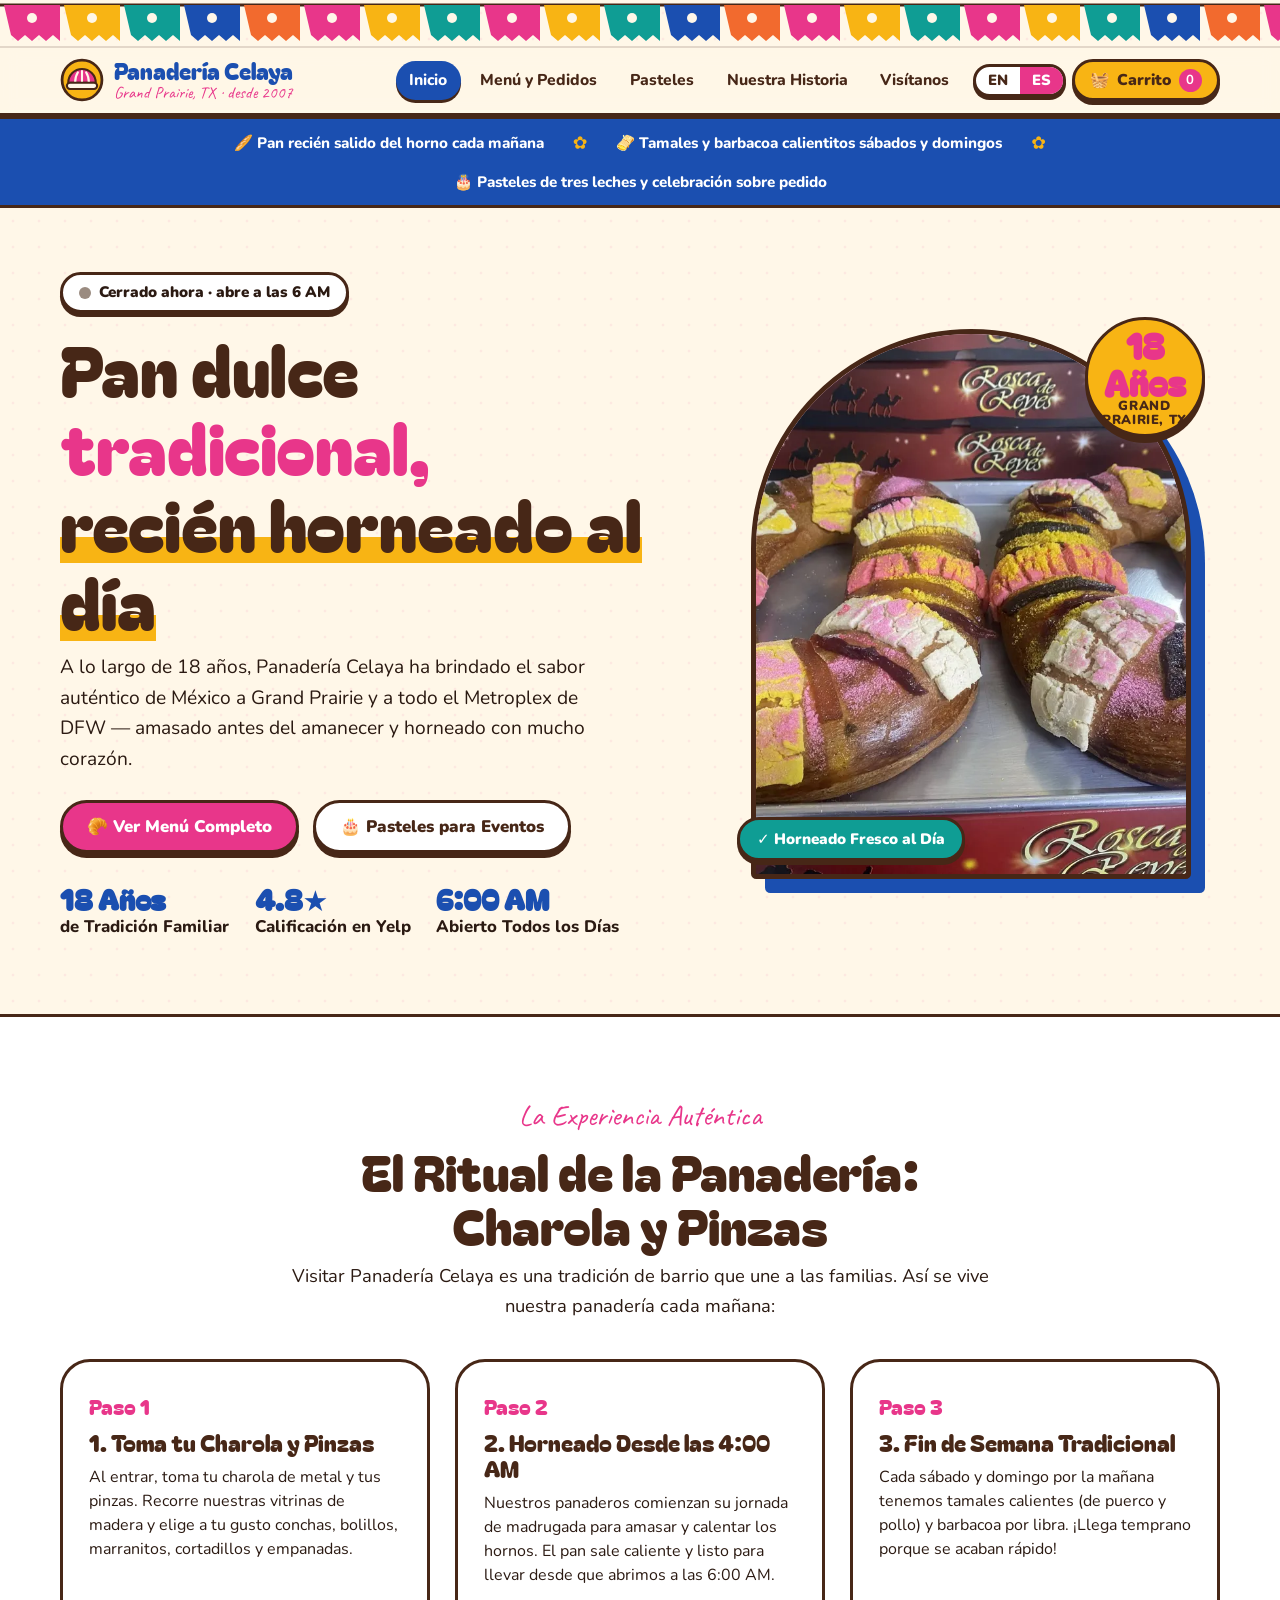
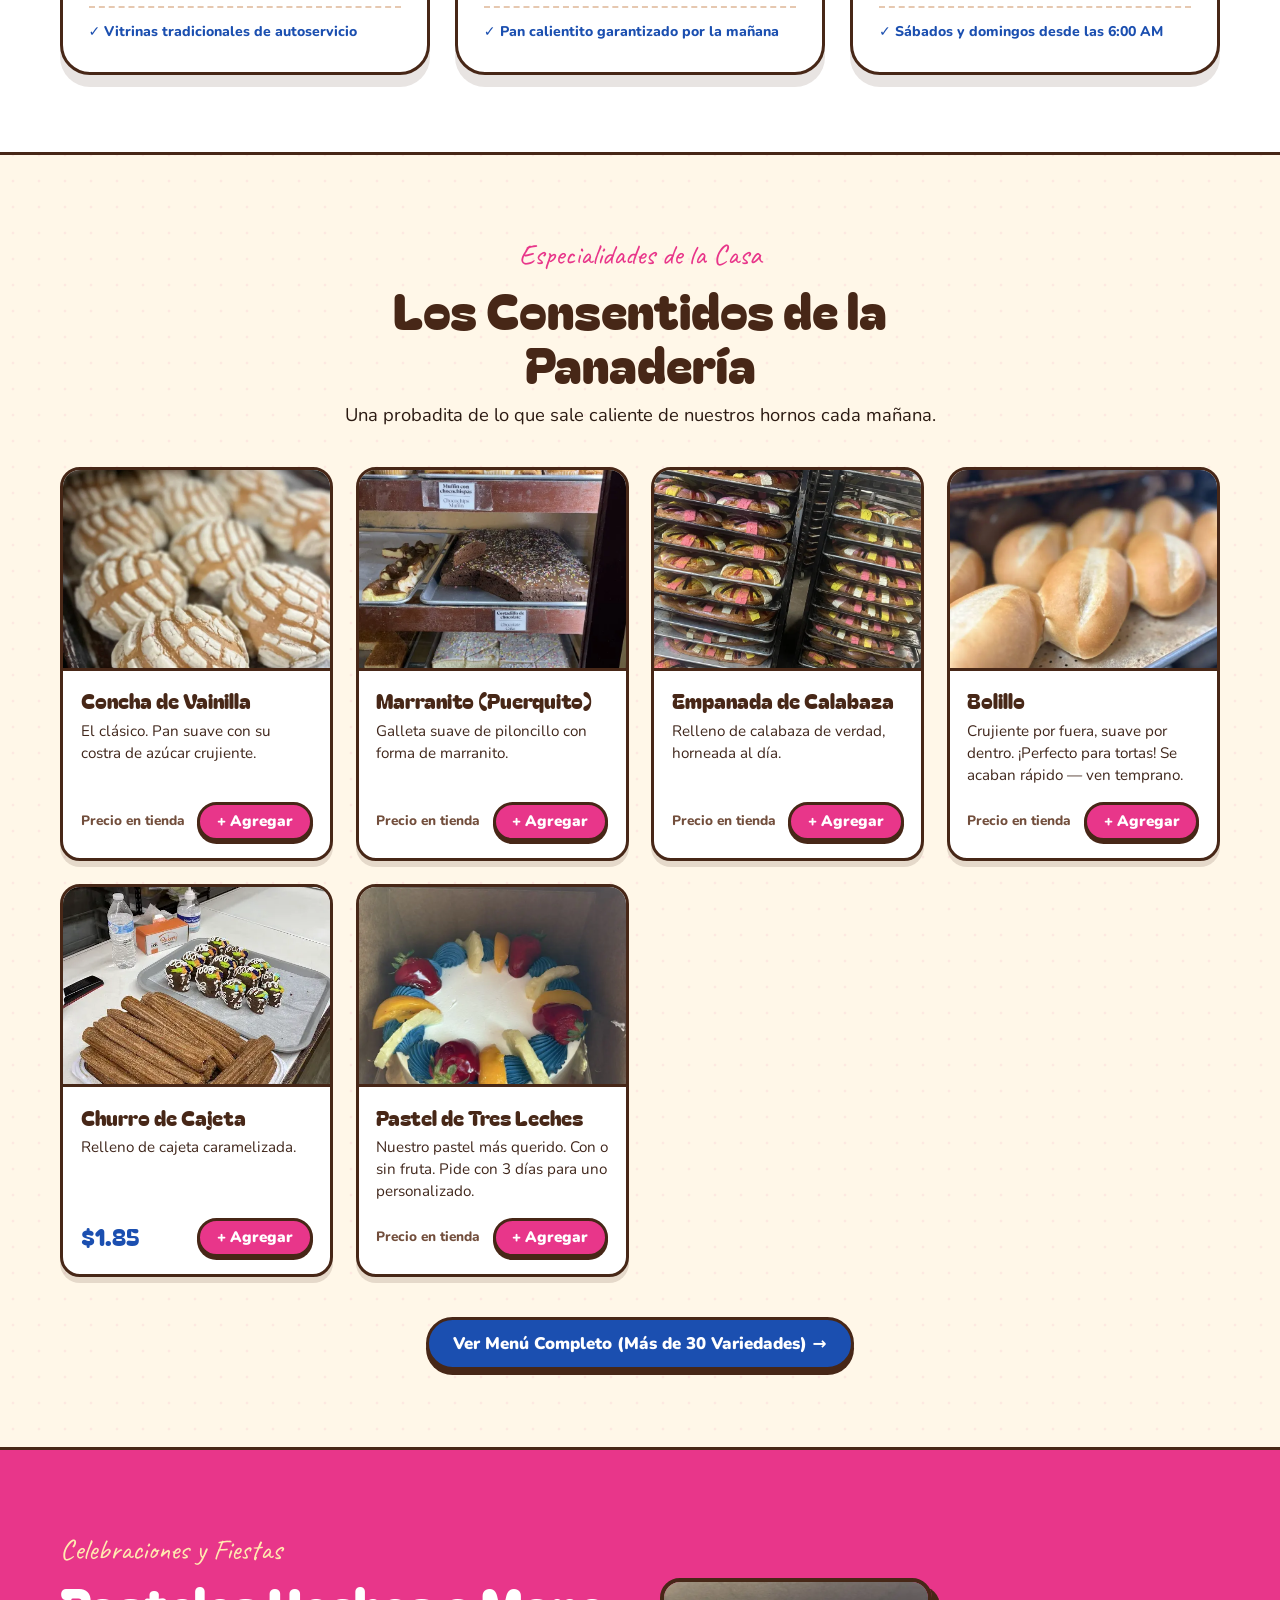
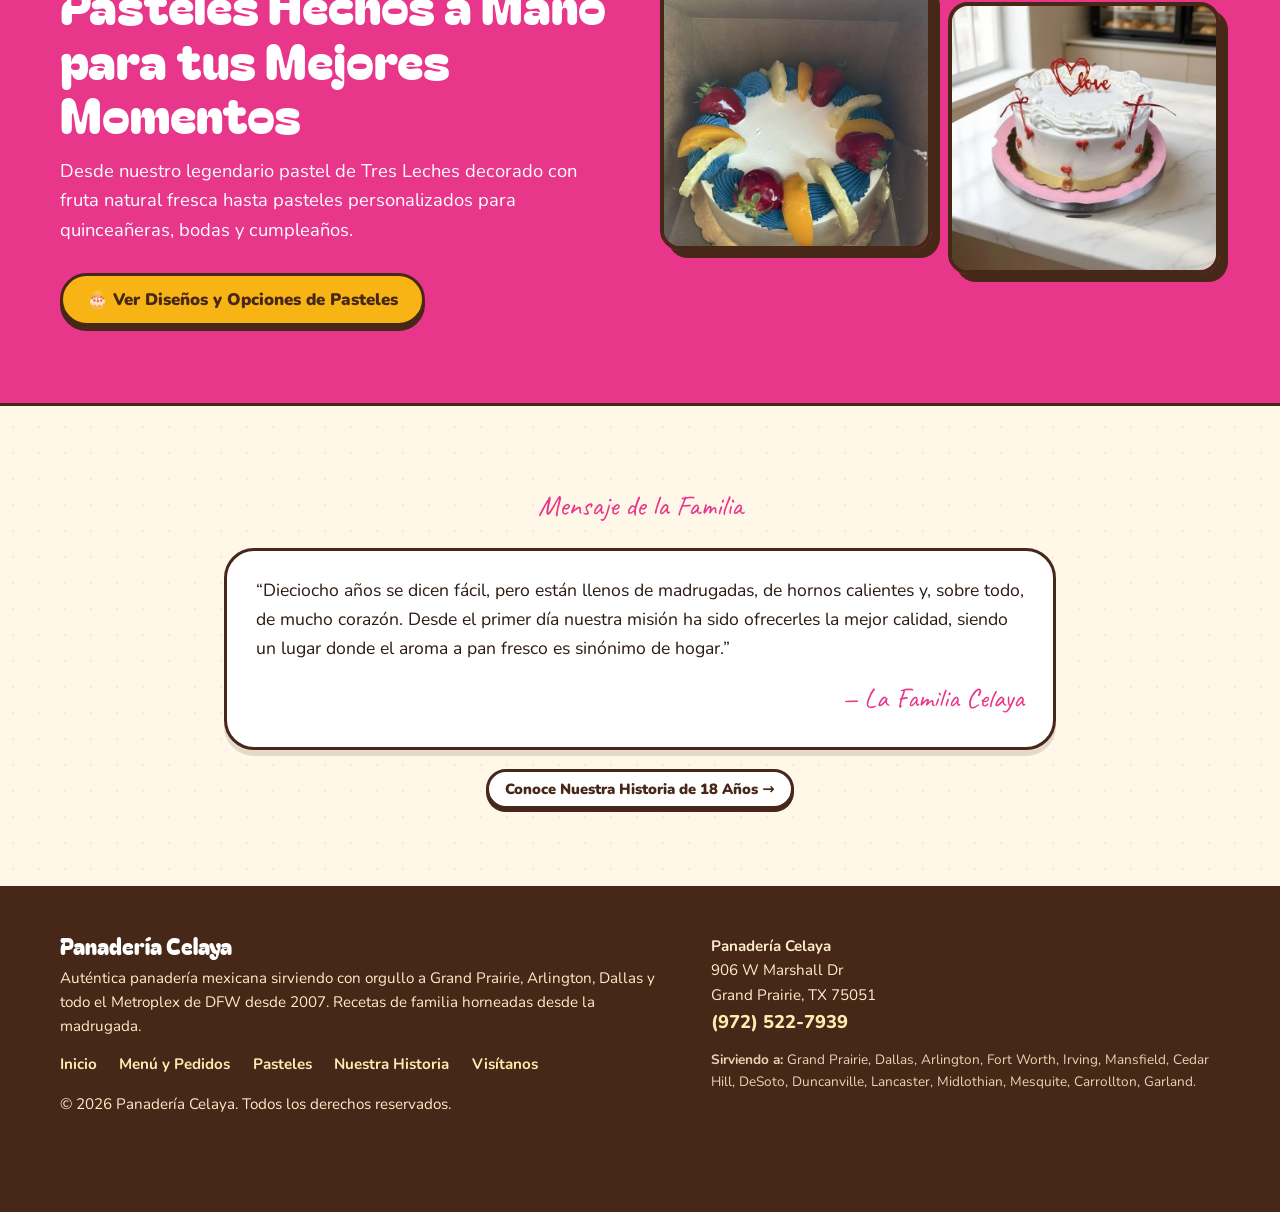
==== commit af071f23: "Refactor to authentic multi-page site and remove AI design tropes - Multi-page architecture: Home, M" ====
--- a/es/index.html
+++ b/es/index.html
@@ -3,162 +3,278 @@
 <head>
 <meta charset="utf-8">
 <meta name="viewport" content="width=device-width,initial-scale=1">
-<title>Panadería Celaya | Panadería Mexicana en Grand Prairie y DFW — Pan Dulce, Pasteles de Tres Leches y Pasteles Personalizados</title>
-<meta name="description" content="Pan dulce mexicano recién horneado, conchas, bolillos, churros, tamales y pasteles de tres leches en Grand Prairie, TX. Sirviendo a Dallas–Fort Worth por 18 años. Ordena en línea para recoger.">
-<meta name="keywords" content="panadería celaya, panadería mexicana grand prairie, panadería en grand prairie tx, panadería cerca de mí, pan dulce dallas, pan dulce DFW, conchas, bolillos, pastel de tres leches dallas, pasteles personalizados grand prairie, pasteles de quinceañera DFW, rosca de reyes dallas, tamales grand prairie, barbacoa grand prairie, churros, panadería mexicana cerca de mí">
+<title>Panadería Celaya | Panadería Mexicana en Grand Prairie y DFW</title>
+<meta name="description" content="Pan dulce mexicano recién horneado, conchas, bolillos, churros y pasteles de tres leches en Grand Prairie, TX. 18 años de tradición. Ordena para recoger.">
+<meta name="keywords" content="panadería celaya, panadería mexicana grand prairie, pan dulce dallas, conchas dallas, bolillos dfw, pastel tres leches grand prairie, panadería cerca de mí">
 <meta name="robots" content="index,follow,max-image-preview:large,max-snippet:-1,max-video-preview:-1">
-<meta name="author" content="Panaderia Celaya">
+<meta name="author" content="Panadería Celaya">
 <meta name="theme-color" content="#1b4fb0">
 <link rel="canonical" href="https://www.panaderiacelaya.com/es/">
+<link rel="alternate" hreflang="es" href="https://www.panaderiacelaya.com/es/">
 <link rel="alternate" hreflang="en" href="https://www.panaderiacelaya.com/">
-<link rel="alternate" hreflang="es" href="https://www.panaderiacelaya.com/es/">
 <link rel="alternate" hreflang="x-default" href="https://www.panaderiacelaya.com/">
-<!-- Local SEO -->
-<meta name="geo.region" content="US-TX"><meta name="geo.placename" content="Grand Prairie"><meta name="ICBM" content="32.7459, -96.9978">
+<!-- Local Geographic SEO -->
+<meta name="geo.region" content="US-TX">
+<meta name="geo.placename" content="Grand Prairie">
+<meta name="geo.position" content="32.7459;-96.9978">
+<meta name="ICBM" content="32.7459, -96.9978">
 <meta name="format-detection" content="telephone=yes">
-<!-- Open Graph / Social -->
-<meta property="og:type" content="restaurant.restaurant"><meta property="og:site_name" content="Panaderia Celaya">
-<meta property="og:title" content="Panadería Celaya | Panadería Mexicana en Grand Prairie y DFW — Pan Dulce, Pasteles de Tres Leches y Pasteles Personalizados"><meta property="og:description" content="Pan dulce mexicano recién horneado, conchas, bolillos, churros, tamales y pasteles de tres leches en Grand Prairie, TX. Sirviendo a Dallas–Fort Worth por 18 años. Ordena en línea para recoger.">
-<meta property="og:url" content="https://www.panaderiacelaya.com/es/"><meta property="og:locale" content="es_US"><meta property="og:locale:alternate" content="en_US">
-<meta property="og:image" content="https://www.panaderiacelaya.com/assets/og-cover.jpg"><meta property="og:image:width" content="1200"><meta property="og:image:height" content="630"><meta property="og:image:alt" content="Rosca de Reyes colorida en Panadería Celaya, Grand Prairie, Texas">
-<meta property="restaurant:contact_info:street_address" content="906 W Marshall Dr"><meta property="restaurant:contact_info:locality" content="Grand Prairie"><meta property="restaurant:contact_info:region" content="TX"><meta property="restaurant:contact_info:postal_code" content="75051"><meta property="restaurant:contact_info:phone_number" content="+1-972-522-7939">
-<meta name="twitter:card" content="summary_large_image"><meta name="twitter:title" content="Panadería Celaya | Panadería Mexicana en Grand Prairie y DFW — Pan Dulce, Pasteles de Tres Leches y Pasteles Personalizados"><meta name="twitter:description" content="Pan dulce mexicano recién horneado, conchas, bolillos, churros, tamales y pasteles de tres leches en Grand Prairie, TX. Sirviendo a Dallas–Fort Worth por 18 años. Ordena en línea para recoger."><meta name="twitter:image" content="https://www.panaderiacelaya.com/assets/og-cover.jpg">
-<link rel="icon" href="../favicon.svg" type="image/svg+xml"><link rel="manifest" href="../manifest.webmanifest">
-<link rel="preconnect" href="https://fonts.googleapis.com"><link rel="preconnect" href="https://fonts.gstatic.com" crossorigin>
-<link rel="preload" as="image" href="../assets/img/rosca.webp">
+<!-- Open Graph & Social -->
+<meta property="og:type" content="restaurant.restaurant">
+<meta property="og:site_name" content="Panadería Celaya">
+<meta property="og:title" content="Panadería Celaya | Panadería Mexicana en Grand Prairie y DFW">
+<meta property="og:description" content="Pan dulce mexicano recién horneado, conchas, bolillos, churros y pasteles de tres leches en Grand Prairie, TX. 18 años de tradición. Ordena para recoger.">
+<meta property="og:url" content="https://www.panaderiacelaya.com/es/">
+<meta property="og:locale" content="es_US">
+<meta property="og:locale:alternate" content="en_US">
+<meta property="og:image" content="https://www.panaderiacelaya.com/assets/og-cover.jpg">
+<meta property="og:image:width" content="1200">
+<meta property="og:image:height" content="630">
+<meta property="og:image:alt" content="Panadería Celaya Pan Dulce y Pasteles en Grand Prairie, Texas">
+<meta property="restaurant:contact_info:street_address" content="906 W Marshall Dr">
+<meta property="restaurant:contact_info:locality" content="Grand Prairie">
+<meta property="restaurant:contact_info:region" content="TX">
+<meta property="restaurant:contact_info:postal_code" content="75051">
+<meta property="restaurant:contact_info:phone_number" content="+1-972-522-7939">
+<meta name="twitter:card" content="summary_large_image">
+<meta name="twitter:title" content="Panadería Celaya | Panadería Mexicana en Grand Prairie y DFW">
+<meta name="twitter:description" content="Pan dulce mexicano recién horneado, conchas, bolillos, churros y pasteles de tres leches en Grand Prairie, TX. 18 años de tradición. Ordena para recoger.">
+<meta name="twitter:image" content="https://www.panaderiacelaya.com/assets/og-cover.jpg">
+<link rel="icon" href="../favicon.svg" type="image/svg+xml">
+<link rel="manifest" href="../manifest.webmanifest">
+<link rel="preconnect" href="https://fonts.googleapis.com">
+<link rel="preconnect" href="https://fonts.gstatic.com" crossorigin>
 <link href="https://fonts.googleapis.com/css2?family=Bagel+Fat+One&family=Caveat:wght@600&family=Nunito:wght@400;700;800;900&display=swap" rel="stylesheet">
 <link rel="stylesheet" href="../assets/styles.css">
-<script type="application/ld+json">{"@context":"https://schema.org","@graph":[{"@type":["Bakery","LocalBusiness","FoodEstablishment"],"@id":"https://www.panaderiacelaya.com/#bakery","name":"Panaderia Celaya","alternateName":["Panadería Celaya","Panaderia Celaya Grand Prairie","Celaya Bakery"],"description":"Pan dulce mexicano recién horneado, conchas, bolillos, churros, tamales y pasteles de tres leches en Grand Prairie, TX. Sirviendo a Dallas–Fort Worth por 18 años. Ordena en línea para recoger.","url":"https://www.panaderiacelaya.com/es/","image":["https://www.panaderiacelaya.com/assets/img/rosca.webp","https://www.panaderiacelaya.com/assets/img/storefront.webp","https://www.panaderiacelaya.com/assets/img/conchas-rack.webp","https://www.panaderiacelaya.com/assets/img/cake-fruit.webp","https://www.panaderiacelaya.com/assets/img/interior.webp"],"logo":"https://www.panaderiacelaya.com/favicon.svg","telephone":"+1-972-522-7939","priceRange":"$","servesCuisine":["Mexican","Bakery","Pan Dulce"],"foundingDate":"2007","slogan":"Pan dulce mexicano recién horneado desde 2007","inLanguage":["en","es"],"address":{"@type":"PostalAddress","streetAddress":"906 W Marshall Dr","addressLocality":"Grand Prairie","addressRegion":"TX","postalCode":"75051","addressCountry":"US"},"hasMap":"https://www.google.com/maps/search/?api=1&query=Panaderia+Celaya+906+W+Marshall+Dr+Grand+Prairie+TX+75051","openingHoursSpecification":[{"@type":"OpeningHoursSpecification","dayOfWeek":["Monday","Tuesday","Wednesday","Thursday","Friday","Saturday","Sunday"],"opens":"06:00","closes":"20:45"}],"paymentAccepted":"Cash, Credit Card, Debit Card, NFC Mobile Payments","currenciesAccepted":"USD","areaServed":[{"@type":"City","name":"Grand Prairie, TX"},{"@type":"City","name":"Dallas, TX"},{"@type":"City","name":"Arlington, TX"},{"@type":"City","name":"Fort Worth, TX"},{"@type":"City","name":"Irving, TX"},{"@type":"City","name":"Mansfield, TX"},{"@type":"City","name":"Cedar Hill, TX"},{"@type":"City","name":"DeSoto, TX"},{"@type":"City","name":"Duncanville, TX"},{"@type":"City","name":"Lancaster, TX"},{"@type":"City","name":"Midlothian, TX"},{"@type":"City","name":"Mesquite, TX"},{"@type":"City","name":"Carrollton, TX"},{"@type":"City","name":"Garland, TX"},{"@type":"AdministrativeArea","name":"Dallas–Fort Worth Metroplex"}],"amenityFeature":[{"@type":"LocationFeatureSpecification","name":"Free parking","value":true},{"@type":"LocationFeatureSpecification","name":"Wheelchair accessible entrance","value":true},{"@type":"LocationFeatureSpecification","name":"Wheelchair accessible parking","value":true},{"@type":"LocationFeatureSpecification","name":"Takeout","value":true},{"@type":"LocationFeatureSpecification","name":"Credit cards accepted","value":true}],"knowsAbout":["Pan dulce","Conchas","Bolillos","Tres leches cake","Rosca de Reyes","Churros","Tamales","Custom cakes","Quinceañera cakes"],"makesOffer":[{"@type":"Offer","itemOffered":{"@type":"Product","name":"Concha de Vainilla"}},{"@type":"Offer","itemOffered":{"@type":"Product","name":"Rosca de Reyes"}},{"@type":"Offer","itemOffered":{"@type":"Product","name":"Bolillo"}},{"@type":"Offer","itemOffered":{"@type":"Product","name":"Pastel de Tres Leches"}},{"@type":"Offer","itemOffered":{"@type":"Product","name":"Pastel de Cumpleaños / Personalizado"}}],"potentialAction":{"@type":"OrderAction","target":{"@type":"EntryPoint","urlTemplate":"https://www.panaderiacelaya.com/es/#order","actionPlatform":["http://schema.org/DesktopWebPlatform","http://schema.org/MobileWebPlatform"]},"deliveryMethod":"http://purl.org/goodrelations/v1#DeliveryModePickUp"},"hasMenu":{"@type":"Menu","name":"Panaderia Celaya Menu","hasMenuSection":[{"@type":"MenuSection","name":"Pan Dulce","hasMenuItem":[{"@type":"MenuItem","name":"Concha de Vainilla","description":"El clásico. Pan suave con su costra de azúcar crujiente."},{"@type":"MenuItem","name":"Concha de Chocolate","description":"La misma masa suavecita con cubierta de chocolate."},{"@type":"MenuItem","name":"Cuernito","description":"Cuernito de mantequilla, hojaldrado y delicioso."},{"@type":"MenuItem","name":"Durazno","description":"Pan dulce 'durazno' con costra de azúcar."},{"@type":"MenuItem","name":"Marranito (Puerquito)","description":"Galleta suave de piloncillo con forma de marranito."},{"@type":"MenuItem","name":"Empanada de Calabaza","description":"Relleno de calabaza de verdad, horneada al día."},{"@type":"MenuItem","name":"Cortadillo","description":"Cuadrito tierno de pan dulce con coco y especias."},{"@type":"MenuItem","name":"Buñuelo","description":"Buñuelo crujiente con canela y azúcar, como el de la abuela."},{"@type":"MenuItem","name":"Quesadilla de Atole","description":"Pan estilo muffin, dulce y con sabor a queso."},{"@type":"MenuItem","name":"Rosca de Reyes","description":"Pan del Día de Reyes con fruta cristalizada. De temporada — pídela con tiempo."}]},{"@type":"MenuSection","name":"Bolillo y Salado","hasMenuItem":[{"@type":"MenuItem","name":"Bolillo","description":"Crujiente por fuera, suave por dentro. ¡Perfecto para tortas! Se acaban rápido — ven temprano."},{"@type":"MenuItem","name":"Tamales de Puerco","description":"Tamales calientitos — solo sábados y domingos."},{"@type":"MenuItem","name":"Tamales de Pollo","description":"Tamales calientitos — solo sábados y domingos."},{"@type":"MenuItem","name":"Barbacoa","description":"Barbacoa de fin de semana. ¡Con un bolillo recién hecho!"}]},{"@type":"MenuSection","name":"Churros y Donas","hasMenuItem":[{"@type":"MenuItem","name":"Churro de Cajeta","description":"Relleno de cajeta caramelizada.","offers":{"@type":"Offer","price":"1.85","priceCurrency":"USD"}},{"@type":"MenuItem","name":"Churro Sencillo","description":"El clásico con azúcar y canela.","offers":{"@type":"Offer","price":"1.00","priceCurrency":"USD"}},{"@type":"MenuItem","name":"Dona de Azúcar","description":"Dona gruesa de azúcar, de las de antes.","offers":{"@type":"Offer","price":"0.65","priceCurrency":"USD"}},{"@type":"MenuItem","name":"Dona de Chocolate","description":"Dona gruesa con chocolate.","offers":{"@type":"Offer","price":"0.75","priceCurrency":"USD"}}]},{"@type":"MenuSection","name":"Pasteles y Cheesecake","hasMenuItem":[{"@type":"MenuItem","name":"Pastel de Tres Leches","description":"Nuestro pastel más querido. Con o sin fruta. Pide con 3 días para uno personalizado."},{"@type":"MenuItem","name":"Pastel de Cumpleaños / Personalizado","description":"Cumpleaños, quinceañeras, graduaciones, bodas. ¡Cuéntanos tu pastel soñado!"},{"@type":"MenuItem","name":"Pastel de Zanahoria","description":"Húmedo, con especias y cremoso."},{"@type":"MenuItem","name":"Rebanada de Cheesecake","description":"Cheesecake cremoso clásico.","offers":{"@type":"Offer","price":"1.50","priceCurrency":"USD"}},{"@type":"MenuItem","name":"Cheesecake con Fresa","description":"Con fresa encima.","offers":{"@type":"Offer","price":"1.50","priceCurrency":"USD"}}]},{"@type":"MenuSection","name":"Postres Fríos","hasMenuItem":[{"@type":"MenuItem","name":"Flan","description":"Flan sedoso con caramelo."},{"@type":"MenuItem","name":"Gelatina","description":"Gelatinas de colores al estilo mexicano."},{"@type":"MenuItem","name":"Pudín","description":"Pudín cremoso bien frío."}]},{"@type":"MenuSection","name":"Cupcakes y Bizcochos","hasMenuItem":[{"@type":"MenuItem","name":"Cupcake Chino","description":"Cupcake esponjoso estilo chino.","offers":{"@type":"Offer","price":"0.85","priceCurrency":"USD"}},{"@type":"MenuItem","name":"Cupcake","description":"El clásico, ¡a menos de un dólar!","offers":{"@type":"Offer","price":"0.65","priceCurrency":"USD"}},{"@type":"MenuItem","name":"Bizcocho","description":"Bizcocho sencillo.","offers":{"@type":"Offer","price":"0.75","priceCurrency":"USD"}},{"@type":"MenuItem","name":"Bizcocho de Trigo","description":"Bizcocho de trigo.","offers":{"@type":"Offer","price":"0.75","priceCurrency":"USD"}}]}]}},{"@type":"FAQPage","@id":"https://www.panaderiacelaya.com/#faq-es","mainEntity":[{"@type":"Question","name":"¿Cuál es su horario?","acceptedAnswer":{"@type":"Answer","text":"Abrimos todos los días de 6:00 AM a 8:45 PM. El pan sale calientito por la mañana y los favoritos (como el bolillo) pueden agotarse en la tarde — ¡ven temprano!"}},{"@type":"Question","name":"¿Dónde están ubicados?","acceptedAnswer":{"@type":"Answer","text":"906 W Marshall Dr, Grand Prairie, TX 75051 — sobre Marshall Drive, con estacionamiento gratis y entrada accesible para sillas de ruedas."}},{"@type":"Question","name":"¿Cómo ordeno un pastel personalizado?","acceptedAnswer":{"@type":"Answer","text":"Agrega un pastel a tu pedido aquí, o llama al (972) 522-7939. Para pasteles personalizados pide con al menos 3 días de anticipación. El tres leches suele haber el mismo día."}},{"@type":"Question","name":"¿Tienen tamales y barbacoa?","acceptedAnswer":{"@type":"Answer","text":"¡Sí! Tamales calientes (de puerco y de pollo) y barbacoa los sábados y domingos. Se acaban temprano, así que ven por la mañana."}},{"@type":"Question","name":"¿Venden Rosca de Reyes?","acceptedAnswer":{"@type":"Answer","text":"Sí — nuestra colorida Rosca de Reyes se hace para el Día de Reyes en enero. Pídela con tiempo para no quedarte sin ella."}},{"@type":"Question","name":"¿Qué formas de pago aceptan?","acceptedAnswer":{"@type":"Answer","text":"Efectivo, tarjetas de crédito y débito, y pagos móviles (NFC)."}},{"@type":"Question","name":"¿Hacen entregas a domicilio?","acceptedAnswer":{"@type":"Answer","text":"Lo más fácil es recoger. Para entregas o pedidos grandes para eventos, llámanos al (972) 522-7939."}}]},{"@type":"WebSite","@id":"https://www.panaderiacelaya.com/#website","url":"https://www.panaderiacelaya.com/","name":"Panaderia Celaya","inLanguage":["en","es"],"publisher":{"@id":"https://www.panaderiacelaya.com/#bakery"}}]}</script>
+<script type="application/ld+json">{"@context": "https://schema.org", "@graph": [{"@type": ["Bakery", "LocalBusiness", "FoodEstablishment"], "@id": "https://www.panaderiacelaya.com/#bakery", "name": "Panaderia Celaya", "alternateName": ["Panadería Celaya", "Panaderia Celaya Grand Prairie"], "description": "Pan dulce mexicano recién horneado, conchas, bolillos, churros y pasteles de tres leches en Grand Prairie, TX. 18 años de tradición. Ordena para recoger.", "url": "https://www.panaderiacelaya.com/es/", "telephone": "+1-972-522-7939", "priceRange": "$", "servesCuisine": ["Mexican", "Bakery", "Pan Dulce"], "foundingDate": "2007", "address": {"@type": "PostalAddress", "streetAddress": "906 W Marshall Dr", "addressLocality": "Grand Prairie", "addressRegion": "TX", "postalCode": "75051", "addressCountry": "US"}, "openingHoursSpecification": [{"@type": "OpeningHoursSpecification", "dayOfWeek": ["Monday", "Tuesday", "Wednesday", "Thursday", "Friday", "Saturday", "Sunday"], "opens": "06:00", "closes": "20:45"}], "paymentAccepted": "Cash, Credit Card, Debit Card, NFC Mobile Payments", "areaServed": [{"@type": "City", "name": "Grand Prairie, TX"}, {"@type": "City", "name": "Dallas, TX"}, {"@type": "City", "name": "Arlington, TX"}, {"@type": "City", "name": "Fort Worth, TX"}, {"@type": "City", "name": "Irving, TX"}, {"@type": "City", "name": "Mansfield, TX"}, {"@type": "City", "name": "Cedar Hill, TX"}, {"@type": "City", "name": "DeSoto, TX"}, {"@type": "City", "name": "Duncanville, TX"}, {"@type": "City", "name": "Lancaster, TX"}, {"@type": "City", "name": "Midlothian, TX"}, {"@type": "City", "name": "Mesquite, TX"}, {"@type": "City", "name": "Carrollton, TX"}, {"@type": "City", "name": "Garland, TX"}]}, {"@type": "WebSite", "@id": "https://www.panaderiacelaya.com/#website", "url": "https://www.panaderiacelaya.com/", "name": "Panaderia Celaya", "inLanguage": ["en", "es"]}]}</script>
 </head>
 <body>
-<a class="skip" href="#main">Saltar al contenido</a>
+<a class="skip" href="#mainContent">Saltar al contenido principal</a>
 <div class="picado" aria-hidden="true"></div>
-<header class="top"><div class="wrap">
-  <a class="logo" href="./" aria-label="Panadería Celaya"><svg viewBox="0 0 64 64" aria-hidden="true"><circle cx="32" cy="32" r="29" fill="#f8b414" stroke="#472717" stroke-width="4"/><path d="M12 36a20 20 0 0 1 40 0z" fill="#e8368a" stroke="#472717" stroke-width="3"/><path d="M22 36c0-8 2-12 4-15M32 36V19M42 36c0-8-2-12-4-15" stroke="#fff7e8" stroke-width="3" fill="none" stroke-linecap="round"/><rect x="10" y="36" width="44" height="9" rx="4.5" fill="#fff7e8" stroke="#472717" stroke-width="3"/></svg><span>Panadería Celaya<small>Grand Prairie, TX · desde 2007</small></span></a>
-  <nav class="main" aria-label="Main">
-    <a href="#menu">Menú</a><a href="#cakes">Pasteles</a><a href="#visit">Visítanos</a><a href="#faq">Preguntas</a>
-    <div class="lang" role="group" aria-label="Language / Idioma"><a href="../" hreflang="en" lang="en" title="English">EN</a><span aria-current="true">ES</span></div>
-    <button class="cart-btn keep" type="button" data-open-cart aria-label="Carrito">🧺 <span class="t">Carrito</span> <b class="cart-count">0</b></button>
-  </nav>
-</div></header>
-<main id="main">
-<section class="hero"><div class="wrap">
-  <div>
-    <span class="pill" id="openPill"><span class="dot"></span><span class="txt">Horario: 6 AM – 8:45 PM</span></span>
-    <h1>Pan <em>dulce</em><br><span class="u">recién horneado cada mañana</span></h1>
-    <p class="lead">Conchas, bolillos, churros y el mejor tres leches de Grand Prairie — hecho con corazón por 18 años, aquí en DFW.</p>
-    <div class="cta"><a class="btn" href="#menu">🥐 Ordena para recoger</a><a class="btn alt" href="tel:+19725227939">📞 (972) 522-7939</a></div>
-    <div class="mini"><div><strong>18</strong>años de sabor</div><div><strong>4.8★</strong>estrellas en Yelp</div><div><strong>6 AM</strong>diario, desde las 6 AM</div></div>
-  </div>
-  <div class="arch"><div class="frame"><img src="../assets/img/rosca.webp" alt="Rosca de Reyes colorida en Panadería Celaya, Grand Prairie, Texas" width="430" height="538" fetchpriority="high"></div>
-    <div class="sticker a"><span><b>18</b>años</span></div><div class="sticker b">¡Fresco diario!</div><div class="sticker c" aria-hidden="true">🥐</div></div>
-</div></section>
-<div class="marquee" aria-hidden="true"><div><span>¡Buenos días!</span><i>✿</i><span>Conchas</span><i>✿</i><span>Bolillos</span><i>✿</i><span>Churros</span><i>✿</i><span>Tres Leches</span><i>✿</i><span>Empanadas</span><i>✿</i><span>Tamales</span><i>✿</i><span>Pastel de Cumpleaños</span><i>✿</i><span>Buñuelos</span><i>✿</i><span>Marranitos</span><i>✿</i><span>¡Ven temprano!</span><i>✿</i><span>¡Buenos días!</span><i>✿</i><span>Conchas</span><i>✿</i><span>Bolillos</span><i>✿</i><span>Churros</span><i>✿</i><span>Tres Leches</span><i>✿</i><span>Empanadas</span><i>✿</i><span>Tamales</span><i>✿</i><span>Pastel de Cumpleaños</span><i>✿</i><span>Buñuelos</span><i>✿</i><span>Marranitos</span><i>✿</i><span>¡Ven temprano!</span><i>✿</i></div></div>
-
-<section><div class="wrap">
-  <div class="head"><span class="eyebrow">Hecho con amor</span><h2>Por qué DFW ama Celaya</h2></div>
-  <div class="why">
-    <div class="card"><div class="ico">🥖</div><h3>Horneado fresco, a diario</h3><p>El pan caliente sale cada mañana. Ven temprano por las conchas más suaves — y por los bolillos (¡vuelan!).</p></div>
-    <div class="card"><div class="ico">🧡</div><h3>Tradicional y auténtico</h3><p>Empanadas con calabaza de verdad, buñuelos, marranitos y cortadillos como los de casa. Como los de la abuela.</p></div>
-    <div class="card"><div class="ico">🎂</div><h3>Pasteles para cada fiesta</h3><p>Tres leches, cumpleaños, quinceañeras, graduaciones. Buenos precios — muchos antojitos a menos de un dólar.</p></div>
-  </div>
-</div></section>
-<div class="tiles" aria-hidden="true"></div>
-
-<section class="menu-sec" id="menu"><div class="wrap">
-  <div class="head"><span class="eyebrow">¡Antójate!</span><h2>Nuestro menú</h2><p>Toca + para armar tu pedido y recogerlo. Nuestra selección cambia a diario — te confirmamos qué hay fresco.</p></div>
-  <nav class="chips" aria-label="Nuestro menú"><a class="chip" href="#cat-pan">🥐 Pan Dulce</a><a class="chip" href="#cat-salado">🥖 Bolillo y Salado</a><a class="chip" href="#cat-churros">🍩 Churros y Donas</a><a class="chip" href="#cat-cakes">🎂 Pasteles y Cheesecake</a><a class="chip" href="#cat-frio">🍮 Postres Fríos</a><a class="chip" href="#cat-mini">🧁 Cupcakes y Bizcochos</a></nav>
-  <div class="cat" id="cat-pan"><h3><span aria-hidden="true">🥐</span> Pan Dulce</h3><div class="grid"><article class="item" data-id="concha-v"><div class="ph"><img src="../assets/img/conchas-rack.webp" alt="Concha de Vainilla — Panaderia Celaya Grand Prairie TX" loading="lazy" width="400" height="300"></div><div class="bd"><h4>Concha de Vainilla</h4><p>El clásico. Pan suave con su costra de azúcar crujiente.</p><div class="row"><span class="price ask">Precio en tienda</span><button class="add" type="button">+ Agregar</button><span class="step"><button type="button" data-d="-1" aria-label="Quitar uno">–</button><output>0</output><button type="button" data-d="1" aria-label="Agregar uno">+</button></span></div></div></article><article class="item" data-id="concha-c"><div class="ph"><img src="../assets/img/bread-bowl.webp" alt="Concha de Chocolate — Panaderia Celaya Grand Prairie TX" loading="lazy" width="400" height="300"></div><div class="bd"><h4>Concha de Chocolate</h4><p>La misma masa suavecita con cubierta de chocolate.</p><div class="row"><span class="price ask">Precio en tienda</span><button class="add" type="button">+ Agregar</button><span class="step"><button type="button" data-d="-1" aria-label="Quitar uno">–</button><output>0</output><button type="button" data-d="1" aria-label="Agregar uno">+</button></span></div></div></article><article class="item" data-id="cuernito"><div class="ph"><img src="../assets/img/tray.webp" alt="Cuernito — Panaderia Celaya Grand Prairie TX" loading="lazy" width="400" height="300"></div><div class="bd"><h4>Cuernito</h4><p>Cuernito de mantequilla, hojaldrado y delicioso.</p><div class="row"><span class="price ask">Precio en tienda</span><button class="add" type="button">+ Agregar</button><span class="step"><button type="button" data-d="-1" aria-label="Quitar uno">–</button><output>0</output><button type="button" data-d="1" aria-label="Agregar uno">+</button></span></div></div></article><article class="item" data-id="durazno"><div class="ph"><img src="../assets/img/tray.webp" alt="Durazno — Panaderia Celaya Grand Prairie TX" loading="lazy" width="400" height="300"></div><div class="bd"><h4>Durazno</h4><p>Pan dulce &#x27;durazno&#x27; con costra de azúcar.</p><div class="row"><span class="price ask">Precio en tienda</span><button class="add" type="button">+ Agregar</button><span class="step"><button type="button" data-d="-1" aria-label="Quitar uno">–</button><output>0</output><button type="button" data-d="1" aria-label="Agregar uno">+</button></span></div></div></article><article class="item" data-id="marranito"><div class="ph"><img src="../assets/img/case.webp" alt="Marranito (Puerquito) — Panaderia Celaya Grand Prairie TX" loading="lazy" width="400" height="300"></div><div class="bd"><h4>Marranito (Puerquito)</h4><p>Galleta suave de piloncillo con forma de marranito.</p><div class="row"><span class="price ask">Precio en tienda</span><button class="add" type="button">+ Agregar</button><span class="step"><button type="button" data-d="-1" aria-label="Quitar uno">–</button><output>0</output><button type="button" data-d="1" aria-label="Agregar uno">+</button></span></div></div></article><article class="item" data-id="empanada"><div class="ph"><img src="../assets/img/rack-color.webp" alt="Empanada de Calabaza — Panaderia Celaya Grand Prairie TX" loading="lazy" width="400" height="300"></div><div class="bd"><h4>Empanada de Calabaza</h4><p>Relleno de calabaza de verdad, horneada al día.</p><div class="row"><span class="price ask">Precio en tienda</span><button class="add" type="button">+ Agregar</button><span class="step"><button type="button" data-d="-1" aria-label="Quitar uno">–</button><output>0</output><button type="button" data-d="1" aria-label="Agregar uno">+</button></span></div></div></article><article class="item" data-id="cortadillo"><div class="ph"><img src="../assets/img/case.webp" alt="Cortadillo — Panaderia Celaya Grand Prairie TX" loading="lazy" width="400" height="300"></div><div class="bd"><h4>Cortadillo</h4><p>Cuadrito tierno de pan dulce con coco y especias.</p><div class="row"><span class="price ask">Precio en tienda</span><button class="add" type="button">+ Agregar</button><span class="step"><button type="button" data-d="-1" aria-label="Quitar uno">–</button><output>0</output><button type="button" data-d="1" aria-label="Agregar uno">+</button></span></div></div></article><article class="item" data-id="bunuelo"><div class="ph"><img src="../assets/img/rolls-rack.webp" alt="Buñuelo — Panaderia Celaya Grand Prairie TX" loading="lazy" width="400" height="300"></div><div class="bd"><h4>Buñuelo</h4><p>Buñuelo crujiente con canela y azúcar, como el de la abuela.</p><div class="row"><span class="price ask">Precio en tienda</span><button class="add" type="button">+ Agregar</button><span class="step"><button type="button" data-d="-1" aria-label="Quitar uno">–</button><output>0</output><button type="button" data-d="1" aria-label="Agregar uno">+</button></span></div></div></article><article class="item" data-id="quesadilla"><div class="ph"><img src="../assets/img/muffin.webp" alt="Quesadilla de Atole — Panaderia Celaya Grand Prairie TX" loading="lazy" width="400" height="300"></div><div class="bd"><h4>Quesadilla de Atole</h4><p>Pan estilo muffin, dulce y con sabor a queso.</p><div class="row"><span class="price ask">Precio en tienda</span><button class="add" type="button">+ Agregar</button><span class="step"><button type="button" data-d="-1" aria-label="Quitar uno">–</button><output>0</output><button type="button" data-d="1" aria-label="Agregar uno">+</button></span></div></div></article><article class="item" data-id="rosca"><div class="ph"><img src="../assets/img/rosca.webp" alt="Rosca de Reyes — Panaderia Celaya Grand Prairie TX" loading="lazy" width="400" height="300"><span class="tag">De temporada</span></div><div class="bd"><h4>Rosca de Reyes</h4><p>Pan del Día de Reyes con fruta cristalizada. De temporada — pídela con tiempo.</p><div class="row"><span class="price ask">Precio en tienda</span><button class="add" type="button">+ Agregar</button><span class="step"><button type="button" data-d="-1" aria-label="Quitar uno">–</button><output>0</output><button type="button" data-d="1" aria-label="Agregar uno">+</button></span></div></div></article></div></div><div class="cat" id="cat-salado"><h3><span aria-hidden="true">🥖</span> Bolillo y Salado</h3><div class="grid"><article class="item" data-id="bolillo"><div class="ph"><img src="../assets/img/bolillos.webp" alt="Bolillo — Panaderia Celaya Grand Prairie TX" loading="lazy" width="400" height="300"></div><div class="bd"><h4>Bolillo</h4><p>Crujiente por fuera, suave por dentro. ¡Perfecto para tortas! Se acaban rápido — ven temprano.</p><div class="row"><span class="price ask">Precio en tienda</span><button class="add" type="button">+ Agregar</button><span class="step"><button type="button" data-d="-1" aria-label="Quitar uno">–</button><output>0</output><button type="button" data-d="1" aria-label="Agregar uno">+</button></span></div></div></article><article class="item" data-id="tamal-p"><div class="ph emo e0" role="img" aria-label="Tamales de Puerco">🫔<span class="tag">Sáb y Dom</span></div><div class="bd"><h4>Tamales de Puerco</h4><p>Tamales calientitos — solo sábados y domingos.</p><div class="row"><span class="price ask">Precio en tienda</span><button class="add" type="button">+ Agregar</button><span class="step"><button type="button" data-d="-1" aria-label="Quitar uno">–</button><output>0</output><button type="button" data-d="1" aria-label="Agregar uno">+</button></span></div></div></article><article class="item" data-id="tamal-c"><div class="ph emo e2" role="img" aria-label="Tamales de Pollo">🫔<span class="tag">Sáb y Dom</span></div><div class="bd"><h4>Tamales de Pollo</h4><p>Tamales calientitos — solo sábados y domingos.</p><div class="row"><span class="price ask">Precio en tienda</span><button class="add" type="button">+ Agregar</button><span class="step"><button type="button" data-d="-1" aria-label="Quitar uno">–</button><output>0</output><button type="button" data-d="1" aria-label="Agregar uno">+</button></span></div></div></article><article class="item" data-id="barbacoa"><div class="ph emo e1" role="img" aria-label="Barbacoa">🌮<span class="tag">Sáb y Dom</span></div><div class="bd"><h4>Barbacoa</h4><p>Barbacoa de fin de semana. ¡Con un bolillo recién hecho!</p><div class="row"><span class="price ask">Precio en tienda</span><button class="add" type="button">+ Agregar</button><span class="step"><button type="button" data-d="-1" aria-label="Quitar uno">–</button><output>0</output><button type="button" data-d="1" aria-label="Agregar uno">+</button></span></div></div></article></div></div><div class="cat" id="cat-churros"><h3><span aria-hidden="true">🍩</span> Churros y Donas</h3><div class="grid"><article class="item" data-id="churro-c"><div class="ph"><img src="../assets/img/churros.webp" alt="Churro de Cajeta — Panaderia Celaya Grand Prairie TX" loading="lazy" width="400" height="300"></div><div class="bd"><h4>Churro de Cajeta</h4><p>Relleno de cajeta caramelizada.</p><div class="row"><span class="price">$1.85</span><button class="add" type="button">+ Agregar</button><span class="step"><button type="button" data-d="-1" aria-label="Quitar uno">–</button><output>0</output><button type="button" data-d="1" aria-label="Agregar uno">+</button></span></div></div></article><article class="item" data-id="churro-p"><div class="ph"><img src="../assets/img/churros.webp" alt="Churro Sencillo — Panaderia Celaya Grand Prairie TX" loading="lazy" width="400" height="300"></div><div class="bd"><h4>Churro Sencillo</h4><p>El clásico con azúcar y canela.</p><div class="row"><span class="price">$1.00</span><button class="add" type="button">+ Agregar</button><span class="step"><button type="button" data-d="-1" aria-label="Quitar uno">–</button><output>0</output><button type="button" data-d="1" aria-label="Agregar uno">+</button></span></div></div></article><article class="item" data-id="donut-s"><div class="ph"><img src="../assets/img/tray.webp" alt="Dona de Azúcar — Panaderia Celaya Grand Prairie TX" loading="lazy" width="400" height="300"></div><div class="bd"><h4>Dona de Azúcar</h4><p>Dona gruesa de azúcar, de las de antes.</p><div class="row"><span class="price">$0.65</span><button class="add" type="button">+ Agregar</button><span class="step"><button type="button" data-d="-1" aria-label="Quitar uno">–</button><output>0</output><button type="button" data-d="1" aria-label="Agregar uno">+</button></span></div></div></article><article class="item" data-id="donut-c"><div class="ph"><img src="../assets/img/tray.webp" alt="Dona de Chocolate — Panaderia Celaya Grand Prairie TX" loading="lazy" width="400" height="300"></div><div class="bd"><h4>Dona de Chocolate</h4><p>Dona gruesa con chocolate.</p><div class="row"><span class="price">$0.75</span><button class="add" type="button">+ Agregar</button><span class="step"><button type="button" data-d="-1" aria-label="Quitar uno">–</button><output>0</output><button type="button" data-d="1" aria-label="Agregar uno">+</button></span></div></div></article></div></div><div class="cat" id="cat-cakes"><h3><span aria-hidden="true">🎂</span> Pasteles y Cheesecake</h3><div class="grid"><article class="item" data-id="tres-leches"><div class="ph"><img src="../assets/img/cake-fruit.webp" alt="Pastel de Tres Leches — Panaderia Celaya Grand Prairie TX" loading="lazy" width="400" height="300"></div><div class="bd"><h4>Pastel de Tres Leches</h4><p>Nuestro pastel más querido. Con o sin fruta. Pide con 3 días para uno personalizado.</p><div class="row"><span class="price ask">Precio en tienda</span><button class="add" type="button">+ Agregar</button><span class="step"><button type="button" data-d="-1" aria-label="Quitar uno">–</button><output>0</output><button type="button" data-d="1" aria-label="Agregar uno">+</button></span></div></div></article><article class="item" data-id="birthday"><div class="ph"><img src="../assets/img/cake-love.webp" alt="Pastel de Cumpleaños / Personalizado — Panaderia Celaya Grand Prairie TX" loading="lazy" width="400" height="300"></div><div class="bd"><h4>Pastel de Cumpleaños / Personalizado</h4><p>Cumpleaños, quinceañeras, graduaciones, bodas. ¡Cuéntanos tu pastel soñado!</p><div class="row"><span class="price ask">Precio en tienda</span><button class="add" type="button">+ Agregar</button><span class="step"><button type="button" data-d="-1" aria-label="Quitar uno">–</button><output>0</output><button type="button" data-d="1" aria-label="Agregar uno">+</button></span></div></div></article><article class="item" data-id="carrot"><div class="ph"><img src="../assets/img/cakes-fridge.webp" alt="Pastel de Zanahoria — Panaderia Celaya Grand Prairie TX" loading="lazy" width="400" height="300"></div><div class="bd"><h4>Pastel de Zanahoria</h4><p>Húmedo, con especias y cremoso.</p><div class="row"><span class="price ask">Precio en tienda</span><button class="add" type="button">+ Agregar</button><span class="step"><button type="button" data-d="-1" aria-label="Quitar uno">–</button><output>0</output><button type="button" data-d="1" aria-label="Agregar uno">+</button></span></div></div></article><article class="item" data-id="cheese"><div class="ph"><img src="../assets/img/cakes-fridge.webp" alt="Rebanada de Cheesecake — Panaderia Celaya Grand Prairie TX" loading="lazy" width="400" height="300"></div><div class="bd"><h4>Rebanada de Cheesecake</h4><p>Cheesecake cremoso clásico.</p><div class="row"><span class="price">$1.50</span><button class="add" type="button">+ Agregar</button><span class="step"><button type="button" data-d="-1" aria-label="Quitar uno">–</button><output>0</output><button type="button" data-d="1" aria-label="Agregar uno">+</button></span></div></div></article><article class="item" data-id="cheese-f"><div class="ph"><img src="../assets/img/cakes-fridge.webp" alt="Cheesecake con Fresa — Panaderia Celaya Grand Prairie TX" loading="lazy" width="400" height="300"></div><div class="bd"><h4>Cheesecake con Fresa</h4><p>Con fresa encima.</p><div class="row"><span class="price">$1.50</span><button class="add" type="button">+ Agregar</button><span class="step"><button type="button" data-d="-1" aria-label="Quitar uno">–</button><output>0</output><button type="button" data-d="1" aria-label="Agregar uno">+</button></span></div></div></article></div></div><div class="cat" id="cat-frio"><h3><span aria-hidden="true">🍮</span> Postres Fríos</h3><div class="grid"><article class="item" data-id="flan"><div class="ph emo e0" role="img" aria-label="Flan">🍮</div><div class="bd"><h4>Flan</h4><p>Flan sedoso con caramelo.</p><div class="row"><span class="price ask">Precio en tienda</span><button class="add" type="button">+ Agregar</button><span class="step"><button type="button" data-d="-1" aria-label="Quitar uno">–</button><output>0</output><button type="button" data-d="1" aria-label="Agregar uno">+</button></span></div></div></article><article class="item" data-id="gelatina"><div class="ph emo e0" role="img" aria-label="Gelatina">🍧</div><div class="bd"><h4>Gelatina</h4><p>Gelatinas de colores al estilo mexicano.</p><div class="row"><span class="price ask">Precio en tienda</span><button class="add" type="button">+ Agregar</button><span class="step"><button type="button" data-d="-1" aria-label="Quitar uno">–</button><output>0</output><button type="button" data-d="1" aria-label="Agregar uno">+</button></span></div></div></article><article class="item" data-id="pudin"><div class="ph emo e1" role="img" aria-label="Pudín">🥛</div><div class="bd"><h4>Pudín</h4><p>Pudín cremoso bien frío.</p><div class="row"><span class="price ask">Precio en tienda</span><button class="add" type="button">+ Agregar</button><span class="step"><button type="button" data-d="-1" aria-label="Quitar uno">–</button><output>0</output><button type="button" data-d="1" aria-label="Agregar uno">+</button></span></div></div></article></div></div><div class="cat" id="cat-mini"><h3><span aria-hidden="true">🧁</span> Cupcakes y Bizcochos</h3><div class="grid"><article class="item" data-id="cup-chino"><div class="ph"><img src="../assets/img/muffin.webp" alt="Cupcake Chino — Panaderia Celaya Grand Prairie TX" loading="lazy" width="400" height="300"></div><div class="bd"><h4>Cupcake Chino</h4><p>Cupcake esponjoso estilo chino.</p><div class="row"><span class="price">$0.85</span><button class="add" type="button">+ Agregar</button><span class="step"><button type="button" data-d="-1" aria-label="Quitar uno">–</button><output>0</output><button type="button" data-d="1" aria-label="Agregar uno">+</button></span></div></div></article><article class="item" data-id="cup"><div class="ph"><img src="../assets/img/muffin.webp" alt="Cupcake — Panaderia Celaya Grand Prairie TX" loading="lazy" width="400" height="300"></div><div class="bd"><h4>Cupcake</h4><p>El clásico, ¡a menos de un dólar!</p><div class="row"><span class="price">$0.65</span><button class="add" type="button">+ Agregar</button><span class="step"><button type="button" data-d="-1" aria-label="Quitar uno">–</button><output>0</output><button type="button" data-d="1" aria-label="Agregar uno">+</button></span></div></div></article><article class="item" data-id="bisc"><div class="ph"><img src="../assets/img/case.webp" alt="Bizcocho — Panaderia Celaya Grand Prairie TX" loading="lazy" width="400" height="300"></div><div class="bd"><h4>Bizcocho</h4><p>Bizcocho sencillo.</p><div class="row"><span class="price">$0.75</span><button class="add" type="button">+ Agregar</button><span class="step"><button type="button" data-d="-1" aria-label="Quitar uno">–</button><output>0</output><button type="button" data-d="1" aria-label="Agregar uno">+</button></span></div></div></article><article class="item" data-id="bisc-t"><div class="ph"><img src="../assets/img/case.webp" alt="Bizcocho de Trigo — Panaderia Celaya Grand Prairie TX" loading="lazy" width="400" height="300"></div><div class="bd"><h4>Bizcocho de Trigo</h4><p>Bizcocho de trigo.</p><div class="row"><span class="price">$0.75</span><button class="add" type="button">+ Agregar</button><span class="step"><button type="button" data-d="-1" aria-label="Quitar uno">–</button><output>0</output><button type="button" data-d="1" aria-label="Agregar uno">+</button></span></div></div></article></div></div>
-  <p class="menu-note">🥐 Los precios mostrados son los publicados. Los productos con “precio en tienda” se cobran al recoger — te confirmamos el total. Tamales y barbacoa solo en fin de semana.</p>
-</div></section>
-<div class="tiles" aria-hidden="true"></div>
-
-<section class="cakes" id="cakes"><div class="wrap">
-  <div><span class="eyebrow">Pasteles</span><h2>Pasteles para tus momentos más especiales</h2><p>Desde un tres leches de último minuto hasta pasteles personalizados de cumpleaños, quinceañera y boda — decorados con cariño. Llama o pide con tres días de anticipación.</p><ul><li>Tres leches — con o sin fruta fresca</li><li>Pasteles de cumpleaños, quinceañera, graduación y boda</li><li>Cheesecake, pastel de zanahoria, flan y más</li><li>Mensajes y decoraciones personalizadas</li></ul>
-    <button class="btn yel" type="button" data-open-cart>🎂 Ordenar un pastel</button></div>
-  <div class="cake-photos"><img src="../assets/img/cake-fruit.webp" alt="Pastel de tres leches con fruta fresca" loading="lazy"><img src="../assets/img/cake-love.webp" alt="Pastel decorado en Panadería Celaya" loading="lazy"></div>
-</div></section>
-
-<section class="story"><div class="wrap">
-  <div class="polaroids">
-    <figure><img src="../assets/img/concha-plate.webp" alt="Plato de conchas y pan dulce" loading="lazy"><figcaption>¡Conchas!</figcaption></figure>
-    <figure><img src="../assets/img/bolillos.webp" alt="Bolillos frescos en charola" loading="lazy"><figcaption>Bolillos</figcaption></figure>
-    <figure><img src="../assets/img/muffin.webp" alt="Quesadilla de atole dorada" loading="lazy"><figcaption>Panquecitos</figcaption></figure>
-  </div>
-  <div><span class="eyebrow">Nuestra historia</span><h2>18 años de sabor y tradición</h2><p style="margin-top:.8rem">Por casi dos décadas Panadería Celaya ha traído un poquito del sabor mexicano a Grand Prairie a través de su pan dulce. Cada concha, cada bolillo y cada pastel lleva la dedicación de un equipo que amasa, hornea y decora con pasión. Un lugar donde el aroma a pan fresco es sinónimo de hogar.</p>
-    <blockquote lang="es">“Dieciocho años se dicen fácil, pero están llenos de madrugadas, de hornos calientes y, sobre todo, de mucho corazón… Gracias por su fidelidad.”<div class="sign">— La familia Celaya</div></blockquote></div>
-</div></section>
-
-<section style="padding-top:0"><div class="wrap">
-  <div class="head"><span class="eyebrow">Échale un vistazo</span><h2>Bienvenido a la panadería</h2></div>
-  <div class="gallery"><img src="../assets/img/case.webp" alt="Charolas de pan dulce colorido" loading="lazy"><img src="../assets/img/rolls-rack.webp" alt="Charolas de pastelitos con canela" loading="lazy"><img src="../assets/img/rack-color.webp" alt="Vitrina llena de pan dulce" loading="lazy"><img src="../assets/img/muffin.webp" alt="Vitrina de panqués y muffins" loading="lazy"><img src="../assets/img/churros.webp" alt="Churros frescos y antojitos con chocolate" loading="lazy"><img src="../assets/img/storefront2.webp" alt="Fachada de Panadería Celaya en Grand Prairie" loading="lazy"><img src="../assets/img/cakes-fridge.webp" alt="Pasteles en el refrigerador" loading="lazy"><img src="../assets/img/tray.webp" alt="Charola de conchas, cuernitos y pan dulce" loading="lazy"></div>
-</div></section>
-
-<section class="reviews"><div class="wrap">
-  <div class="head"><span class="eyebrow" style="color:var(--choc)">Lo que dicen</span><h2>Nuestros vecinos lo dicen mejor</h2></div>
-  <div class="rate"><span class="pill"><b>4.8★</b> en Yelp</span><span class="pill"><b>4.4★</b> en Google</span></div>
-  <div class="grid"><figure class="rev"><div class="st" aria-label="5 stars">★★★★★</div><blockquote><p>“¡El cielo del pan dulce! Vayan temprano porque se llena.”</p></blockquote><figcaption><cite>Olivia D.</cite> · Yelp</figcaption></figure><figure class="rev"><div class="st" aria-label="5 stars">★★★★★</div><blockquote><p>“Amo el pan de aquí, siempre fresco, muy buenos precios y muy amables siempre las chicas que atienden.”</p></blockquote><figcaption><cite>Linda A.</cite> · Yelp</figcaption></figure><figure class="rev"><div class="st" aria-label="5 stars">★★★★★</div><blockquote><p>“Con mucha variedad de pan, buen servicio y personal muy amable y respetuoso.”</p></blockquote><figcaption><cite>Alhondra R.</cite> · Google</figcaption></figure><figure class="rev"><div class="st" aria-label="5 stars">★★★★★</div><blockquote><p>“Siempre fresco, suave y muy satisfactorio. Venimos por pan cada vez que estamos en la ciudad.”</p></blockquote><figcaption><cite>Brenda A.</cite> · Google</figcaption></figure></div>
-</div></section>
-
-<section id="faq"><div class="wrap">
-  <div class="head"><span class="eyebrow">Preguntas</span><h2>Bueno saber</h2></div>
-  <div class="faq"><details><summary>¿Cuál es su horario?</summary><p>Abrimos todos los días de 6:00 AM a 8:45 PM. El pan sale calientito por la mañana y los favoritos (como el bolillo) pueden agotarse en la tarde — ¡ven temprano!</p></details><details><summary>¿Dónde están ubicados?</summary><p>906 W Marshall Dr, Grand Prairie, TX 75051 — sobre Marshall Drive, con estacionamiento gratis y entrada accesible para sillas de ruedas.</p></details><details><summary>¿Cómo ordeno un pastel personalizado?</summary><p>Agrega un pastel a tu pedido aquí, o llama al (972) 522-7939. Para pasteles personalizados pide con al menos 3 días de anticipación. El tres leches suele haber el mismo día.</p></details><details><summary>¿Tienen tamales y barbacoa?</summary><p>¡Sí! Tamales calientes (de puerco y de pollo) y barbacoa los sábados y domingos. Se acaban temprano, así que ven por la mañana.</p></details><details><summary>¿Venden Rosca de Reyes?</summary><p>Sí — nuestra colorida Rosca de Reyes se hace para el Día de Reyes en enero. Pídela con tiempo para no quedarte sin ella.</p></details><details><summary>¿Qué formas de pago aceptan?</summary><p>Efectivo, tarjetas de crédito y débito, y pagos móviles (NFC).</p></details><details><summary>¿Hacen entregas a domicilio?</summary><p>Lo más fácil es recoger. Para entregas o pedidos grandes para eventos, llámanos al (972) 522-7939.</p></details></div>
-</div></section>
-
-<section class="visit" id="visit"><div class="wrap">
-  <div>
-    <span class="eyebrow">Ven a vernos</span><h2>Visita la panadería</h2>
-    <div class="vbox" style="margin-top:1.2rem">
-      <h3>📍 906 W Marshall Dr, Grand Prairie, TX 75051</h3>
-      <p><a href="tel:+19725227939">(972) 522-7939</a></p>
-      <h3 style="margin-top:1rem">🕒 Horario</h3>
-      <table class="hours" id="hoursTbl"><tr><td>Lunes</td><td>6:00 AM – 8:45 PM</td></tr><tr><td>Martes</td><td>6:00 AM – 8:45 PM</td></tr><tr><td>Miércoles</td><td>6:00 AM – 8:45 PM</td></tr><tr><td>Jueves</td><td>6:00 AM – 8:45 PM</td></tr><tr><td>Viernes</td><td>6:00 AM – 8:45 PM</td></tr><tr><td>Sábado</td><td>6:00 AM – 8:45 PM</td></tr><tr><td>Domingo</td><td>6:00 AM – 8:45 PM</td></tr></table>
-      <div class="cta"><a class="btn sm blue" href="https://www.google.com/maps/dir/?api=1&destination=Panaderia+Celaya+906+W+Marshall+Dr+Grand+Prairie+TX+75051" target="_blank" rel="noopener">🧭 Cómo llegar</a><a class="btn sm alt" href="tel:+19725227939">📞 Llamar</a></div>
-      <div class="perks"><span>Estacionamiento gratis</span><span>Accesible</span><span>Tarjetas y NFC</span><span>Para llevar</span><span>Perritos bienvenidos</span></div>
-    </div>
-  </div>
-  <div class="map"><iframe title="Mapa a Panadería Celaya" loading="lazy" referrerpolicy="no-referrer-when-downgrade" src="https://maps.google.com/maps?q=Panaderia+Celaya+906+W+Marshall+Dr+Grand+Prairie+TX+75051&output=embed"></iframe></div>
-</div></section>
+<header class="top">
+  <div class="wrap">
+    <a class="logo" href="./" aria-label="Panadería Celaya Inicio">
+      <svg viewBox="0 0 64 64" aria-hidden="true"><circle cx="32" cy="32" r="29" fill="#f8b414" stroke="#472717" stroke-width="4"/><path d="M12 36a20 20 0 0 1 40 0z" fill="#e8368a" stroke="#472717" stroke-width="3"/><path d="M22 36c0-8 2-12 4-15M32 36V19M42 36c0-8-2-12-4-15" stroke="#fff7e8" stroke-width="3" fill="none" stroke-linecap="round"/><rect x="10" y="36" width="44" height="9" rx="4.5" fill="#fff7e8" stroke="#472717" stroke-width="3"/></svg>
+      <span>Panadería Celaya<small>Grand Prairie, TX · desde 2007</small></span>
+    </a>
+    <nav class="main" aria-label="Navigation">
+      <a class="nav-link active" href="./">Inicio</a>
+      <a class="nav-link" href="menu/">Menú y Pedidos</a>
+      <a class="nav-link" href="cakes/">Pasteles</a>
+      <a class="nav-link" href="about/">Nuestra Historia</a>
+      <a class="nav-link" href="visit/">Visítanos</a>
+      <div class="lang" role="group" aria-label="Selección de idioma"><a href="../" hreflang="en" lang="en" title="Switch to English">EN</a><span aria-current="true">ES</span></div>
+      <button class="cart-btn" type="button" data-open-cart aria-label="Carrito">
+        🧺 <span class="t">Carrito</span> <b class="cart-count">0</b>
+      </button>
+      <button class="nav-toggle" id="navToggle" type="button" aria-expanded="false" aria-controls="mobileDrawer" aria-label="Toggle menu">☰</button>
+    </nav>
+  </div>
+  <div class="mobile-drawer" id="mobileDrawer">
+    <a class="active" href="./">Inicio</a>
+    <a class="" href="menu/">Menú y Pedidos</a>
+    <a class="" href="cakes/">Pasteles</a>
+    <a class="" href="about/">Nuestra Historia</a>
+    <a class="" href="visit/">Visítanos</a>
+  </div>
+</header>
+
+<div class="bulletin-bar" role="region" aria-label="Bakery Announcements">
+  <div class="wrap">
+    <span>🥖 Pan recién salido del horno cada mañana</span>
+    <span class="dot-sep" aria-hidden="true">✿</span>
+    <span>🫔 Tamales y barbacoa calientitos sábados y domingos</span>
+    <span class="dot-sep" aria-hidden="true">✿</span>
+    <span>🎂 Pasteles de tres leches y celebración sobre pedido</span>
+  </div>
+</div>
+
+<main id="mainContent">
+
+<section class="hero">
+  <div class="wrap">
+    <div>
+      <span class="pill" id="openPill"><span class="dot"></span><span class="txt">Horario: 6:00 AM – 8:45 PM</span></span>
+      <h1>Pan dulce <em>tradicional,</em><br><span class="u">recién horneado al día</span></h1>
+      <p class="lead">A lo largo de 18 años, Panadería Celaya ha brindado el sabor auténtico de México a Grand Prairie y a todo el Metroplex de DFW — amasado antes del amanecer y horneado con mucho corazón.</p>
+      <div class="cta-group">
+        <a class="btn" href="menu/">🥐 Ver Menú Completo</a>
+        <a class="btn alt" href="cakes/">🎂 Pasteles para Eventos</a>
+      </div>
+      <div class="hero-stats">
+        <div><strong>18 Años</strong><span>de Tradición Familiar</span></div>
+        <div><strong>4.8★</strong><span>Calificación en Yelp</span></div>
+        <div><strong>6:00 AM</strong><span>Abierto Todos los Días</span></div>
+      </div>
+    </div>
+    <div class="hero-visual">
+      <div class="hero-frame">
+        <img src="../assets/img/rosca.webp" alt="Rosca de Reyes tradicional en Panadería Celaya" width="440" height="550" fetchpriority="high">
+      </div>
+      <div class="artisan-seal">
+        <strong>18 Años</strong>
+        <span>Grand Prairie, TX</span>
+      </div>
+      <div class="fresh-tag">✓ Horneado Fresco al Día</div>
+    </div>
+  </div>
+</section>
+
+<section style="background: var(--white); border-block: 3px solid var(--choc);">
+  <div class="wrap">
+    <div class="sec-head">
+      <span class="eyebrow">La Experiencia Auténtica</span>
+      <h2>El Ritual de la Panadería: Charola y Pinzas</h2>
+      <p>Visitar Panadería Celaya es una tradición de barrio que une a las familias. Así se vive nuestra panadería cada mañana:</p>
+    </div>
+    <div class="ritual-grid">
+      <div class="ritual-card">
+        <div class="step-num">Paso 1</div>
+        <h3>1. Toma tu Charola y Pinzas</h3>
+        <p>Al entrar, toma tu charola de metal y tus pinzas. Recorre nuestras vitrinas de madera y elige a tu gusto conchas, bolillos, marranitos, cortadillos y empanadas.</p>
+        <div class="card-footer">✓ Vitrinas tradicionales de autoservicio</div>
+      </div>
+      <div class="ritual-card">
+        <div class="step-num">Paso 2</div>
+        <h3>2. Horneado Desde las 4:00 AM</h3>
+        <p>Nuestros panaderos comienzan su jornada de madrugada para amasar y calentar los hornos. El pan sale caliente y listo para llevar desde que abrimos a las 6:00 AM.</p>
+        <div class="card-footer">✓ Pan calientito garantizado por la mañana</div>
+      </div>
+      <div class="ritual-card">
+        <div class="step-num">Paso 3</div>
+        <h3>3. Fin de Semana Tradicional</h3>
+        <p>Cada sábado y domingo por la mañana tenemos tamales calientes (de puerco y pollo) y barbacoa por libra. ¡Llega temprano porque se acaban rápido!</p>
+        <div class="card-footer">✓ Sábados y domingos desde las 6:00 AM</div>
+      </div>
+    </div>
+  </div>
+</section>
+
+<section>
+  <div class="wrap">
+    <div class="sec-head">
+      <span class="eyebrow">Especialidades de la Casa</span>
+      <h2>Los Consentidos de la Panadería</h2>
+      <p>Una probadita de lo que sale caliente de nuestros hornos cada mañana.</p>
+    </div>
+    <div class="item-grid"><article class="item" data-id="concha-v"><div class="ph"><img src="../assets/img/conchas-rack.webp" alt="Concha de Vainilla — Panadería Celaya Grand Prairie TX" loading="lazy" width="400" height="300"></div><div class="bd"><h4>Concha de Vainilla</h4><p>El clásico. Pan suave con su costra de azúcar crujiente.</p><div class="row"><span class="price ask">Precio en tienda</span><button class="add" type="button">+ Agregar</button><span class="step"><button type="button" data-d="-1" aria-label="Quitar uno">–</button><output>0</output><button type="button" data-d="1" aria-label="Agregar uno">+</button></span></div></div></article><article class="item" data-id="marranito"><div class="ph"><img src="../assets/img/case.webp" alt="Marranito (Puerquito) — Panadería Celaya Grand Prairie TX" loading="lazy" width="400" height="300"></div><div class="bd"><h4>Marranito (Puerquito)</h4><p>Galleta suave de piloncillo con forma de marranito.</p><div class="row"><span class="price ask">Precio en tienda</span><button class="add" type="button">+ Agregar</button><span class="step"><button type="button" data-d="-1" aria-label="Quitar uno">–</button><output>0</output><button type="button" data-d="1" aria-label="Agregar uno">+</button></span></div></div></article><article class="item" data-id="empanada"><div class="ph"><img src="../assets/img/rack-color.webp" alt="Empanada de Calabaza — Panadería Celaya Grand Prairie TX" loading="lazy" width="400" height="300"></div><div class="bd"><h4>Empanada de Calabaza</h4><p>Relleno de calabaza de verdad, horneada al día.</p><div class="row"><span class="price ask">Precio en tienda</span><button class="add" type="button">+ Agregar</button><span class="step"><button type="button" data-d="-1" aria-label="Quitar uno">–</button><output>0</output><button type="button" data-d="1" aria-label="Agregar uno">+</button></span></div></div></article><article class="item" data-id="bolillo"><div class="ph"><img src="../assets/img/bolillos.webp" alt="Bolillo — Panadería Celaya Grand Prairie TX" loading="lazy" width="400" height="300"></div><div class="bd"><h4>Bolillo</h4><p>Crujiente por fuera, suave por dentro. ¡Perfecto para tortas! Se acaban rápido — ven temprano.</p><div class="row"><span class="price ask">Precio en tienda</span><button class="add" type="button">+ Agregar</button><span class="step"><button type="button" data-d="-1" aria-label="Quitar uno">–</button><output>0</output><button type="button" data-d="1" aria-label="Agregar uno">+</button></span></div></div></article><article class="item" data-id="churro-c"><div class="ph"><img src="../assets/img/churros.webp" alt="Churro de Cajeta — Panadería Celaya Grand Prairie TX" loading="lazy" width="400" height="300"></div><div class="bd"><h4>Churro de Cajeta</h4><p>Relleno de cajeta caramelizada.</p><div class="row"><span class="price">$1.85</span><button class="add" type="button">+ Agregar</button><span class="step"><button type="button" data-d="-1" aria-label="Quitar uno">–</button><output>0</output><button type="button" data-d="1" aria-label="Agregar uno">+</button></span></div></div></article><article class="item" data-id="tres-leches"><div class="ph"><img src="../assets/img/cake-fruit.webp" alt="Pastel de Tres Leches — Panadería Celaya Grand Prairie TX" loading="lazy" width="400" height="300"></div><div class="bd"><h4>Pastel de Tres Leches</h4><p>Nuestro pastel más querido. Con o sin fruta. Pide con 3 días para uno personalizado.</p><div class="row"><span class="price ask">Precio en tienda</span><button class="add" type="button">+ Agregar</button><span class="step"><button type="button" data-d="-1" aria-label="Quitar uno">–</button><output>0</output><button type="button" data-d="1" aria-label="Agregar uno">+</button></span></div></div></article></div>
+    <div style="text-align: center; margin-top: 2.5rem;">
+      <a class="btn blue" href="menu/">Ver Menú Completo (Más de 30 Variedades) →</a>
+    </div>
+  </div>
+</section>
+
+<section style="background: var(--pink); color: #fff; border-block: 3px solid var(--choc);">
+  <div class="wrap" style="display: grid; grid-template-columns: 1fr 1fr; gap: 2.5rem; align-items: center;">
+    <div>
+      <span class="eyebrow" style="color: var(--marigold-l);">Celebraciones y Fiestas</span>
+      <h2 style="color: #fff;">Pasteles Hechos a Mano para tus Mejores Momentos</h2>
+      <p style="font-size: 1.15rem; margin: 1rem 0 1.8rem; line-height: 1.6;">Desde nuestro legendario pastel de Tres Leches decorado con fruta natural fresca hasta pasteles personalizados para quinceañeras, bodas y cumpleaños.</p>
+      <a class="btn yel" href="cakes/">🎂 Ver Diseños y Opciones de Pasteles</a>
+    </div>
+    <div style="display: grid; grid-template-columns: 1fr 1fr; gap: 1rem;">
+      <img src="../assets/img/cake-fruit.webp" alt="Pastel de tres leches con fruta fresca" style="border: 4px solid var(--choc); border-radius: var(--r); aspect-ratio: 1; object-fit: cover; box-shadow: 8px 8px 0 var(--choc);">
+      <img src="../assets/img/cake-love.webp" alt="Pastel de corazón artesanal" style="border: 4px solid var(--choc); border-radius: var(--r); aspect-ratio: 1; object-fit: cover; box-shadow: 8px 8px 0 var(--choc); margin-top: 1.5rem;">
+    </div>
+  </div>
+</section>
+
+<section>
+  <div class="wrap" style="max-width: 52rem; text-align: center;">
+    <span class="eyebrow">Mensaje de la Familia</span>
+    <blockquote class="story-quote" style="text-align: left; margin: 1.2rem 0;">
+      <p>“Dieciocho años se dicen fácil, pero están llenos de madrugadas, de hornos calientes y, sobre todo, de mucho corazón. Desde el primer día nuestra misión ha sido ofrecerles la mejor calidad, siendo un lugar donde el aroma a pan fresco es sinónimo de hogar.”</p>
+      <div class="sign" style="text-align: right;">— La Familia Celaya</div>
+    </blockquote>
+    <a class="btn sm alt" href="about/">Conoce Nuestra Historia de 18 Años →</a>
+  </div>
+</section>
+
 </main>
-<footer><div class="wrap">
-  <div><h3>Panadería Celaya</h3><p>Panadería mexicana auténtica sirviendo a Grand Prairie y al área de Dallas–Fort Worth desde 2007.</p><p>© <span id="yr">2026</span> Panaderia Celaya. Todos los derechos reservados.</p></div>
-  <div><address style="font-style:normal">906 W Marshall Dr<br>Grand Prairie, TX 75051<br><a href="tel:+19725227939">(972) 522-7939</a></address>
-    <p class="cities"><strong>Sirviendo a:</strong> Grand Prairie, Dallas, Arlington, Fort Worth, Irving, Mansfield, Cedar Hill, DeSoto, Duncanville, Lancaster, Midlothian, Mesquite, Carrollton, Garland.</p></div>
-</div></footer>
-
-<div class="mbar"><a class="btn alt" href="tel:+19725227939">📞 Llamar</a><button class="btn" type="button" data-open-cart>🧺 Ordenar <b class="cart-count" style="background:var(--marigold);color:var(--choc);border-radius:99px;padding:0 .5rem">0</b></button></div>
-
+
+<footer>
+  <div class="wrap">
+    <div>
+      <h3>Panadería Celaya</h3>
+      <p>Auténtica panadería mexicana sirviendo con orgullo a Grand Prairie, Arlington, Dallas y todo el Metroplex de DFW desde 2007. Recetas de familia horneadas desde la madrugada.</p>
+      <div class="footer-links">
+        <a href="./">Inicio</a>
+        <a href="menu/">Menú y Pedidos</a>
+        <a href="cakes/">Pasteles</a>
+        <a href="about/">Nuestra Historia</a>
+        <a href="visit/">Visítanos</a>
+      </div>
+      <p style="margin-top: 1rem;">© <span id="yr">2026</span> Panadería Celaya. Todos los derechos reservados.</p>
+    </div>
+    <div>
+      <address style="font-style: normal; line-height: 1.6;">
+        <strong>Panadería Celaya</strong><br>
+        906 W Marshall Dr<br>
+        Grand Prairie, TX 75051<br>
+        <a href="tel:+19725227939" style="font-size: 1.15rem; font-weight: 800;">(972) 522-7939</a>
+      </address>
+      <p class="cities"><strong>Sirviendo a:</strong> Grand Prairie, Dallas, Arlington, Fort Worth, Irving, Mansfield, Cedar Hill, DeSoto, Duncanville, Lancaster, Midlothian, Mesquite, Carrollton, Garland.</p>
+    </div>
+  </div>
+</footer>
+
+<div class="mbar">
+  <a class="btn alt" href="tel:+19725227939">📞 Llamar</a>
+  <button class="btn" type="button" data-open-cart>
+    🧺 Ordenar <b class="cart-count" style="background: var(--marigold); color: var(--choc); border-radius: 99px; padding: 0 0.5rem; margin-left: 0.3rem;">0</b>
+  </button>
+</div>
+
+<!-- Persistent Cart Drawer -->
 <div class="scrim" id="scrim"></div>
 <aside class="drawer" id="drawer" role="dialog" aria-modal="true" aria-labelledby="dh" aria-hidden="true">
-  <header><h2 id="dh">🧺 Tu pedido</h2><button class="x" id="drawerClose" type="button" aria-label="Cerrar">✕</button></header>
+  <header>
+    <h2 id="dh">🧺 Tu Pedido</h2>
+    <button class="x" id="drawerClose" type="button" aria-label="Cerrar">✕</button>
+  </header>
   <div class="dbody">
     <div id="cartView">
       <div id="cartLines"></div>
       <form class="order" id="orderForm" novalidate hidden>
         <label>Tu nombre<input id="f-name" autocomplete="name" required><span class="err" id="e-name" role="alert"></span></label>
-        <label>Teléfono<input id="f-phone" type="tel" inputmode="tel" autocomplete="tel" placeholder="(972) 555-0123" required><span class="err" id="e-phone" role="alert"></span></label>
-        <div class="two"><label>Fecha de recoger<input id="f-date" type="date" required><span class="err" id="e-date" role="alert"></span></label><label>Hora de recoger<select id="f-time"></select></label></div>
-        <p class="fine" id="cakeNote" hidden>🎂 Los pasteles personalizados necesitan 3 días de anticipación — ya elegimos la fecha más próxima.</p>
-        <div class="cakebox" id="cakeBox"><strong>🎂 Detalles del pastel</strong>
-          <label>Tamaño / porciones<input id="f-size" placeholder="ej. 1/2 charola, 20 personas"></label>
-          <label>Sabor / relleno<input id="f-flavor" placeholder="ej. tres leches con fresas"></label>
-          <label>Mensaje en el pastel<input id="f-msg" placeholder="ej. ¡Feliz cumpleaños, Mami!"></label></div>
-        <label>Notas (opcional)<textarea id="f-notes" rows="2" placeholder="Alergias, velitas extra, etc."></textarea></label>
-        <button class="btn" type="submit">Enviar mi pedido</button>
-        <p class="fine">Confirmamos tu pedido y total por teléfono o texto. No se cobra en línea — pagas al recoger.</p>
+        <label>Teléfono celular<input id="f-phone" type="tel" inputmode="tel" autocomplete="tel" placeholder="(972) 555-0123" required><span class="err" id="e-phone" role="alert"></span></label>
+        <div class="two">
+          <label>Fecha de recogida<input id="f-date" type="date" required><span class="err" id="e-date" role="alert"></span></label>
+          <label>Hora de recogida<select id="f-time"></select></label>
+        </div>
+        <p class="fine" id="cakeNote" hidden>🎂 Los pasteles personalizados requieren al menos 3 días de anticipación.</p>
+        <div class="cakebox" id="cakeBox">
+          <strong>🎂 Detalles del Pastel</strong>
+          <label>Tamaño / Porciones<input id="f-size" placeholder="ej. 1/2 plancha, 30 personas, redondo 10 pulg."></label>
+          <label>Sabor y relleno<input id="f-flavor" placeholder="ej. Tres leches con fresas naturales"></label>
+          <label>Mensaje escrito en el pastel<input id="f-msg" placeholder="ej. ¡Feliz Cumpleaños Mamá!"></label>
+        </div>
+        <label>Notas especiales (opcional)<textarea id="f-notes" rows="2" placeholder="Alergias, velitas, empaque especial..."></textarea></label>
+        <button class="btn" type="submit">Enviar Pedido a la Panadería</button>
+        <p class="fine">No se cobra nada en línea. Confirmamos tu pedido y total por teléfono o texto; pagas al recoger.</p>
       </form>
     </div>
     <div id="doneView" class="done" hidden>
-      <div class="big">🎉</div><h3>¡Casi listo!</h3><p>Último paso: envía tu pedido a la panadería. Toca abajo para mandarlo por texto (o llamar). Te lo confirmamos.</p>
-      <p class="fine" id="sentOk" hidden>✅ Tu pedido también se envió a nuestro equipo.</p>
+      <div class="big">🎉</div>
+      <h3>¡Casi Listo!</h3>
+      <p>¡El resumen de tu pedido está listo! Envíalo por mensaje de texto SMS o llámanos para confirmarlo.</p>
+      <p class="fine" id="sentOk" hidden>✅ Tu pedido también fue enviado a nuestro equipo.</p>
       <pre id="doneMsg"></pre>
-      <div class="btns"><a class="btn" id="smsBtn" href="#">💬 Mandar mi pedido por texto</a><a class="btn blue" id="callBtn" href="#">📞 Llamar (972) 522-7939</a>
-        <button class="btn alt sm" id="copyBtn" type="button">📋 Copiar pedido</button><button class="btn alt sm" id="clearBtn" type="button">Empezar de nuevo</button></div>
+      <div class="btns">
+        <a class="btn" id="smsBtn" href="#">💬 Enviar Pedido por Mensaje de Texto</a>
+        <a class="btn blue" id="callBtn" href="#">📞 Llamar para Confirmar (972) 522-7939</a>
+        <button class="btn alt sm" id="copyBtn" type="button">📋 Copiar Resumen</button>
+        <button class="btn alt sm" id="clearBtn" type="button">Nuevo Pedido</button>
+      </div>
     </div>
   </div>
 </aside>
+
 <div class="toast" id="toast" role="status" aria-live="polite"></div>
-<script>window.CELAYA={"lang": "es", "items": {"concha-v": {"name": "Concha de Vainilla", "price": null, "cake": false}, "concha-c": {"name": "Concha de Chocolate", "price": null, "cake": false}, "cuernito": {"name": "Cuernito", "price": null, "cake": false}, "durazno": {"name": "Durazno", "price": null, "cake": false}, "marranito": {"name": "Marranito (Puerquito)", "price": null, "cake": false}, "empanada": {"name": "Empanada de Calabaza", "price": null, "cake": false}, "cortadillo": {"name": "Cortadillo", "price": null, "cake": false}, "bunuelo": {"name": "Buñuelo", "price": null, "cake": false}, "quesadilla": {"name": "Quesadilla de Atole", "price": null, "cake": false}, "rosca": {"name": "Rosca de Reyes", "price": null, "cake": false}, "bolillo": {"name": "Bolillo", "price": null, "cake": false}, "tamal-p": {"name": "Tamales de Puerco", "price": null, "cake": false}, "tamal-c": {"name": "Tamales de Pollo", "price": null, "cake": false}, "barbacoa": {"name": "Barbacoa", "price": null, "cake": false}, "churro-c": {"name": "Churro de Cajeta", "price": 1.85, "cake": false}, "churro-p": {"name": "Churro Sencillo", "price": 1, "cake": false}, "donut-s": {"name": "Dona de Azúcar", "price": 0.65, "cake": false}, "donut-c": {"name": "Dona de Chocolate", "price": 0.75, "cake": false}, "tres-leches": {"name": "Pastel de Tres Leches", "price": null, "cake": true}, "birthday": {"name": "Pastel de Cumpleaños / Personalizado", "price": null, "cake": true}, "carrot": {"name": "Pastel de Zanahoria", "price": null, "cake": true}, "cheese": {"name": "Rebanada de Cheesecake", "price": 1.5, "cake": false}, "cheese-f": {"name": "Cheesecake con Fresa", "price": 1.5, "cake": false}, "flan": {"name": "Flan", "price": null, "cake": false}, "gelatina": {"name": "Gelatina", "price": null, "cake": false}, "pudin": {"name": "Pudín", "price": null, "cake": false}, "cup-chino": {"name": "Cupcake Chino", "price": 0.85, "cake": false}, "cup": {"name": "Cupcake", "price": 0.65, "cake": false}, "bisc": {"name": "Bizcocho", "price": 0.75, "cake": false}, "bisc-t": {"name": "Bizcocho de Trigo", "price": 0.75, "cake": false}}, "t": {"emptyT": "Tu canasta está vacía", "emptyP": "Agrega pan dulce del menú — ¡antójate!", "less": "Quitar uno", "more": "Agregar uno", "priceAtPickup": "precio en tienda", "subtotal": "Subtotal", "fineUnknown": "Algunos productos se cobran en tienda; te confirmamos el total.", "fineKnown": "Pagas al recoger. Pueden aplicar impuestos.", "added": "¡Agregado a tu pedido! 🥐", "msgHead": "🥐 NUEVO PEDIDO PARA RECOGER — Panadería Celaya", "lblSub": "Subtotal", "lblName": "Nombre", "lblPhone": "Teléfono", "lblPickup": "Recoger", "lblCake": "Pastel", "lblNotes": "Notas", "eName": "Escribe tu nombre.", "ePhone": "Escribe un teléfono de 10 dígitos.", "eDate": "Elige una fecha.", "eCake": "Los pasteles necesitan 3 días de anticipación.", "copied": "¡Pedido copiado!", "copyFail": "Selecciona y copia el texto", "openNow": "Abierto ahora · hasta las 8:45 PM", "closedNow": "Cerrado ahora · abre a las 6 AM"}, "phoneRaw": "+19725227939", "endpoint": ""};document.getElementById("yr").textContent=new Date().getFullYear();</script>
+<script>
+  window.CELAYA = {"lang": "es", "items": {"concha-v": {"name": "Concha de Vainilla", "price": null, "cake": false}, "concha-c": {"name": "Concha de Chocolate", "price": null, "cake": false}, "cuernito": {"name": "Cuernito", "price": null, "cake": false}, "durazno": {"name": "Durazno", "price": null, "cake": false}, "marranito": {"name": "Marranito (Puerquito)", "price": null, "cake": false}, "empanada": {"name": "Empanada de Calabaza", "price": null, "cake": false}, "cortadillo": {"name": "Cortadillo", "price": null, "cake": false}, "bunuelo": {"name": "Buñuelo", "price": null, "cake": false}, "quesadilla": {"name": "Quesadilla de Atole", "price": null, "cake": false}, "rosca": {"name": "Rosca de Reyes", "price": null, "cake": false}, "bolillo": {"name": "Bolillo", "price": null, "cake": false}, "tamal-p": {"name": "Tamales de Puerco", "price": null, "cake": false}, "tamal-c": {"name": "Tamales de Pollo", "price": null, "cake": false}, "barbacoa": {"name": "Barbacoa", "price": null, "cake": false}, "churro-c": {"name": "Churro de Cajeta", "price": 1.85, "cake": false}, "churro-p": {"name": "Churro Sencillo", "price": 1, "cake": false}, "donut-s": {"name": "Dona de Azúcar", "price": 0.65, "cake": false}, "donut-c": {"name": "Dona de Chocolate", "price": 0.75, "cake": false}, "tres-leches": {"name": "Pastel de Tres Leches", "price": null, "cake": true}, "birthday": {"name": "Pastel de Cumpleaños / Personalizado", "price": null, "cake": true}, "carrot": {"name": "Pastel de Zanahoria", "price": null, "cake": true}, "cheese": {"name": "Rebanada de Cheesecake", "price": 1.5, "cake": false}, "cheese-f": {"name": "Cheesecake con Fresa", "price": 1.5, "cake": false}, "flan": {"name": "Flan", "price": null, "cake": false}, "gelatina": {"name": "Gelatina", "price": null, "cake": false}, "pudin": {"name": "Pudín", "price": null, "cake": false}, "cup-chino": {"name": "Cupcake Chino", "price": 0.85, "cake": false}, "cup": {"name": "Cupcake", "price": 0.65, "cake": false}, "bisc": {"name": "Bizcocho", "price": 0.75, "cake": false}, "bisc-t": {"name": "Bizcocho de Trigo", "price": 0.75, "cake": false}}, "t": {"emptyT": "Tu canasta está vacía", "emptyP": "Agrega pan dulce del menú — ¡antójate!", "less": "Quitar uno", "more": "Agregar uno", "priceAtPickup": "precio en tienda", "subtotal": "Subtotal", "fineUnknown": "Algunos productos se cobran en tienda; te confirmamos el total.", "fineKnown": "Pagas al recoger. Pueden aplicar impuestos.", "added": "¡Agregado a tu pedido! 🥐", "msgHead": "🥐 NUEVO PEDIDO PARA RECOGER — Panadería Celaya", "lblSub": "Subtotal", "lblName": "Nombre", "lblPhone": "Teléfono", "lblPickup": "Recoger", "lblCake": "Pastel", "lblNotes": "Notas", "eName": "Escribe tu nombre.", "ePhone": "Escribe un teléfono de 10 dígitos.", "eDate": "Elige una fecha.", "eCake": "Los pasteles necesitan 3 días de anticipación.", "copied": "¡Pedido copiado!", "copyFail": "Selecciona y copia el texto", "openNow": "Abierto ahora · hasta las 8:45 PM", "closedNow": "Cerrado ahora · abre a las 6 AM"}, "phoneRaw": "+19725227939", "endpoint": ""};
+  document.getElementById("yr").textContent = new Date().getFullYear();
+</script>
 <script src="../assets/app.js" defer></script>
 </body>
 </html>
--- a/assets/styles.css
+++ b/assets/styles.css
@@ -1,230 +1,929 @@
-/* Panadería Celaya — styles. Palette pulled from the storefront (cobalt) + conchas (pink/yellow). */
-:root{
-  --cobalt:#1b4fb0; --cobalt-d:#123a86; --pink:#e8368a; --pink-l:#ffd3e6; --marigold:#f8b414; --marigold-l:#ffeab0;
-  --teal:#0f9d94; --orange:#f26a2e; --cream:#fff7e8; --cream-2:#ffeccb; --choc:#472717; --ink:#2b1a12; --white:#fff;
-  --r:22px; --r-lg:34px; --shadow:0 6px 0 rgba(71,39,23,.14); --shadow-lg:0 14px 0 rgba(71,39,23,.12);
-  --display:"Bagel Fat One","Chewy","Trebuchet MS",system-ui,sans-serif; --body:"Nunito","Segoe UI",system-ui,sans-serif; --hand:"Caveat","Segoe Script",cursive;
-}
-*{box-sizing:border-box;margin:0}
-html{scroll-behavior:smooth;scroll-padding-top:84px}
-body{font-family:var(--body);color:var(--ink);background:var(--cream);font-size:1.05rem;line-height:1.6;
-  background-image:radial-gradient(rgba(232,54,138,.10) 1.6px,transparent 1.8px);background-size:26px 26px;-webkit-font-smoothing:antialiased}
-img{max-width:100%;display:block}
-a{color:var(--cobalt-d)}
-h1,h2,h3{font-family:var(--display);font-weight:400;line-height:1.08;color:var(--choc)}
-h1{font-size:clamp(2.5rem,7vw,4.9rem)} h2{font-size:clamp(2rem,4.8vw,3.2rem)} h3{font-size:1.3rem}
-.wrap{width:min(1160px,92%);margin-inline:auto}
-.sr{position:absolute;width:1px;height:1px;overflow:hidden;clip:rect(0 0 0 0);white-space:nowrap}
-.skip{position:absolute;left:-999px;top:8px;background:var(--choc);color:#fff;padding:.6rem 1rem;border-radius:99px;z-index:200}
-.skip:focus{left:8px}
-:focus-visible{outline:4px solid var(--marigold);outline-offset:3px;border-radius:8px}
-
-/* Papel picado garland */
-.picado{height:54px;background-repeat:repeat-x;background-size:auto 54px;position:relative;z-index:60;
-  background-image:url("data:image/svg+xml,%3Csvg xmlns='http://www.w3.org/2000/svg' width='480' height='54' viewBox='0 0 480 54'%3E%3Cpath d='M0 6h480' stroke='%23472717' stroke-width='3'/%3E%3Cg%3E%3Cpath d='M4 6h56v40l-7-7-7 7-7-7-7 7-7-7-7 7-7-7z' fill='%23e8368a'/%3E%3Cpath d='M64 6h56v40l-7-7-7 7-7-7-7 7-7-7-7 7-7-7z' fill='%23f8b414'/%3E%3Cpath d='M124 6h56v40l-7-7-7 7-7-7-7 7-7-7-7 7-7-7z' fill='%230f9d94'/%3E%3Cpath d='M184 6h56v40l-7-7-7 7-7-7-7 7-7-7-7 7-7-7z' fill='%231b4fb0'/%3E%3Cpath d='M244 6h56v40l-7-7-7 7-7-7-7 7-7-7-7 7-7-7z' fill='%23f26a2e'/%3E%3Cpath d='M304 6h56v40l-7-7-7 7-7-7-7 7-7-7-7 7-7-7z' fill='%23e8368a'/%3E%3Cpath d='M364 6h56v40l-7-7-7 7-7-7-7 7-7-7-7 7-7-7z' fill='%23f8b414'/%3E%3Cpath d='M424 6h56v40l-7-7-7 7-7-7-7 7-7-7-7 7-7-7z' fill='%230f9d94'/%3E%3C/g%3E%3Cg fill='%23fff7e8'%3E%3Ccircle cx='32' cy='20' r='6'/%3E%3Ccircle cx='92' cy='20' r='6'/%3E%3Ccircle cx='152' cy='20' r='6'/%3E%3Ccircle cx='212' cy='20' r='6'/%3E%3Ccircle cx='272' cy='20' r='6'/%3E%3Ccircle cx='332' cy='20' r='6'/%3E%3Ccircle cx='392' cy='20' r='6'/%3E%3Ccircle cx='452' cy='20' r='6'/%3E%3C/g%3E%3C/svg%3E");
-  animation:sway 7s ease-in-out infinite alternate;transform-origin:top}
-@keyframes sway{from{transform:skewX(-.6deg)}to{transform:skewX(.6deg)}}
-.tiles{height:22px;background:repeating-linear-gradient(90deg,var(--cobalt) 0 22px,var(--cream) 22px 24px,var(--marigold) 24px 46px,var(--cream) 46px 48px,var(--pink) 48px 70px,var(--cream) 70px 72px);border-block:3px solid var(--choc)}
-
-/* Header */
-.top{position:sticky;top:0;z-index:100;background:rgba(255,247,232,.94);backdrop-filter:blur(8px);border-bottom:3px solid var(--choc)}
-.top .wrap{display:flex;align-items:center;gap:1rem;padding-block:.65rem}
-.logo{display:flex;align-items:center;gap:.55rem;text-decoration:none;font-family:var(--display);font-size:1.45rem;color:var(--cobalt);line-height:1}
-.logo small{display:block;font-family:var(--hand);font-size:1.05rem;color:var(--pink);margin-top:2px}
-.logo svg{width:44px;height:44px;flex:none}
-nav.main{margin-left:auto;display:flex;gap:.2rem;align-items:center}
-nav.main a{text-decoration:none;font-weight:800;color:var(--choc);padding:.45rem .8rem;border-radius:99px}
-nav.main a:hover{background:var(--marigold-l)}
-.lang{display:inline-flex;border:3px solid var(--choc);border-radius:99px;overflow:hidden;background:#fff;box-shadow:0 3px 0 var(--choc)}
-.lang a,.lang span{padding:.3rem .8rem;font-weight:900;text-decoration:none;font-size:.95rem}
-.lang span{background:var(--cobalt);color:#fff}
-.lang a{color:var(--choc)} .lang a:hover{background:var(--pink-l)}
-.cart-btn{position:relative;border:3px solid var(--choc);background:var(--marigold);color:var(--choc);font:900 1rem var(--body);border-radius:99px;padding:.4rem 1rem;cursor:pointer;box-shadow:0 4px 0 var(--choc);display:flex;gap:.4rem;align-items:center}
-.cart-btn:active{transform:translateY(3px);box-shadow:0 1px 0 var(--choc)}
-.cart-btn b{background:var(--pink);color:#fff;border-radius:99px;min-width:1.5rem;height:1.5rem;display:grid;place-items:center;font-size:.85rem;padding-inline:.3rem}
-.burger{display:none}
+/* Panadería Celaya — Multi-Page Stylesheet
+   Artisanal Mexican bakery aesthetic: cobalt, deep pink, warm marigold & terracotta.
+   Clean, authentic editorial styling without generic AI landing page clichés. */
+
+:root {
+  --cobalt: #1b4fb0;
+  --cobalt-d: #123a86;
+  --pink: #e8368a;
+  --pink-l: #ffd3e6;
+  --marigold: #f8b414;
+  --marigold-l: #ffeab0;
+  --teal: #0f9d94;
+  --orange: #f26a2e;
+  --cream: #fff7e8;
+  --cream-2: #ffeccb;
+  --choc: #472717;
+  --ink: #2b1a12;
+  --white: #fff;
+  --r: 20px;
+  --r-lg: 30px;
+  --shadow: 0 6px 0 rgba(71, 39, 23, 0.14);
+  --shadow-lg: 0 12px 0 rgba(71, 39, 23, 0.12);
+  --display: "Bagel Fat One", "Chewy", "Trebuchet MS", system-ui, sans-serif;
+  --body: "Nunito", "Segoe UI", system-ui, sans-serif;
+  --hand: "Caveat", "Segoe Script", cursive;
+}
+
+* { box-sizing: border-box; margin: 0; }
+html { scroll-behavior: smooth; scroll-padding-top: 90px; }
+body {
+  font-family: var(--body);
+  color: var(--ink);
+  background: var(--cream);
+  font-size: 1.05rem;
+  line-height: 1.6;
+  background-image: radial-gradient(rgba(232, 54, 138, 0.08) 1.5px, transparent 1.6px);
+  background-size: 26px 26px;
+  -webkit-font-smoothing: antialiased;
+}
+img { max-width: 100%; display: block; }
+a { color: var(--cobalt-d); text-decoration: none; }
+h1, h2, h3, h4 { font-family: var(--display); font-weight: 400; line-height: 1.1; color: var(--choc); }
+h1 { font-size: clamp(2.4rem, 6vw, 4.4rem); }
+h2 { font-size: clamp(2rem, 4.5vw, 3.1rem); }
+h3 { font-size: 1.35rem; }
+.wrap { width: min(1160px, 92%); margin-inline: auto; }
+.sr { position: absolute; width: 1px; height: 1px; overflow: hidden; clip: rect(0 0 0 0); white-space: nowrap; }
+.skip { position: absolute; left: -999px; top: 8px; background: var(--choc); color: #fff; padding: 0.6rem 1.2rem; border-radius: 99px; z-index: 200; font-weight: 800; }
+.skip:focus { left: 8px; }
+:focus-visible { outline: 4px solid var(--marigold); outline-offset: 3px; border-radius: 8px; }
+
+/* Papel Picado Garland */
+.picado {
+  height: 48px;
+  background-repeat: repeat-x;
+  background-size: auto 48px;
+  position: relative;
+  z-index: 60;
+  background-image: url("data:image/svg+xml,%3Csvg xmlns='http://www.w3.org/2000/svg' width='480' height='48' viewBox='0 0 480 48'%3E%3Cpath d='M0 5h480' stroke='%23472717' stroke-width='3'/%3E%3Cg%3E%3Cpath d='M4 5h56v36l-7-6-7 6-7-6-7 6-7-6-7 6-7-6z' fill='%23e8368a'/%3E%3Cpath d='M64 5h56v36l-7-6-7 6-7-6-7 6-7-6-7 6-7-6z' fill='%23f8b414'/%3E%3Cpath d='M124 5h56v36l-7-6-7 6-7-6-7 6-7-6-7 6-7-6z' fill='%230f9d94'/%3E%3Cpath d='M184 5h56v36l-7-6-7 6-7-6-7 6-7-6-7 6-7-6z' fill='%231b4fb0'/%3E%3Cpath d='M244 5h56v36l-7-6-7 6-7-6-7 6-7-6-7 6-7-6z' fill='%23f26a2e'/%3E%3Cpath d='M304 5h56v36l-7-6-7 6-7-6-7 6-7-6-7 6-7-6z' fill='%23e8368a'/%3E%3Cpath d='M364 5h56v36l-7-6-7 6-7-6-7 6-7-6-7 6-7-6z' fill='%23f8b414'/%3E%3Cpath d='M424 5h56v36l-7-6-7 6-7-6-7 6-7-6-7 6-7-6z' fill='%230f9d94'/%3E%3C/g%3E%3Cg fill='%23fff7e8'%3E%3Ccircle cx='32' cy='18' r='5'/%3E%3Ccircle cx='92' cy='18' r='5'/%3E%3Ccircle cx='152' cy='18' r='5'/%3E%3Ccircle cx='212' cy='18' r='5'/%3E%3Ccircle cx='272' cy='18' r='5'/%3E%3Ccircle cx='332' cy='18' r='5'/%3E%3Ccircle cx='392' cy='18' r='5'/%3E%3Ccircle cx='452' cy='18' r='5'/%3E%3C/g%3E%3C/svg%3E");
+  border-bottom: 2px solid rgba(71, 39, 23, 0.15);
+}
+
+.tiles {
+  height: 20px;
+  background: repeating-linear-gradient(90deg, var(--cobalt) 0 20px, var(--cream) 20px 22px, var(--marigold) 22px 42px, var(--cream) 42px 44px, var(--pink) 44px 64px, var(--cream) 64px 66px);
+  border-block: 3px solid var(--choc);
+}
+
+/* Header & Navigation */
+.top {
+  position: sticky;
+  top: 0;
+  z-index: 100;
+  background: rgba(255, 247, 232, 0.96);
+  backdrop-filter: blur(8px);
+  border-bottom: 3px solid var(--choc);
+}
+.top .wrap {
+  display: flex;
+  align-items: center;
+  gap: 1rem;
+  padding-block: 0.65rem;
+}
+.logo {
+  display: flex;
+  align-items: center;
+  gap: 0.6rem;
+  font-family: var(--display);
+  font-size: 1.45rem;
+  color: var(--cobalt);
+  line-height: 1;
+}
+.logo small {
+  display: block;
+  font-family: var(--hand);
+  font-size: 1.05rem;
+  color: var(--pink);
+  margin-top: 2px;
+}
+.logo svg { width: 44px; height: 44px; flex: none; }
+
+nav.main {
+  margin-left: auto;
+  display: flex;
+  gap: 0.35rem;
+  align-items: center;
+}
+nav.main a.nav-link {
+  font-weight: 800;
+  color: var(--choc);
+  padding: 0.45rem 0.85rem;
+  border-radius: 99px;
+  font-size: 0.98rem;
+  transition: all 0.15s ease;
+}
+nav.main a.nav-link:hover {
+  background: var(--marigold-l);
+  color: var(--choc);
+}
+nav.main a.nav-link.active {
+  background: var(--cobalt);
+  color: #fff;
+  box-shadow: 0 3px 0 var(--choc);
+}
+
+.lang {
+  display: inline-flex;
+  border: 3px solid var(--choc);
+  border-radius: 99px;
+  overflow: hidden;
+  background: #fff;
+  box-shadow: 0 3px 0 var(--choc);
+  margin-left: 0.3rem;
+}
+.lang a, .lang span {
+  padding: 0.3rem 0.75rem;
+  font-weight: 900;
+  text-decoration: none;
+  font-size: 0.92rem;
+  line-height: 1.2;
+}
+.lang span { background: var(--pink); color: #fff; }
+.lang a { color: var(--choc); }
+.lang a:hover { background: var(--pink-l); }
+
+.cart-btn {
+  position: relative;
+  border: 3px solid var(--choc);
+  background: var(--marigold);
+  color: var(--choc);
+  font: 900 0.98rem var(--body);
+  border-radius: 99px;
+  padding: 0.4rem 0.95rem;
+  cursor: pointer;
+  box-shadow: 0 4px 0 var(--choc);
+  display: flex;
+  gap: 0.45rem;
+  align-items: center;
+  transition: transform 0.1s, box-shadow 0.1s;
+}
+.cart-btn:hover { transform: translateY(-1px); }
+.cart-btn:active { transform: translateY(3px); box-shadow: 0 1px 0 var(--choc); }
+.cart-btn b {
+  background: var(--pink);
+  color: #fff;
+  border-radius: 99px;
+  min-width: 1.45rem;
+  height: 1.45rem;
+  display: grid;
+  place-items: center;
+  font-size: 0.82rem;
+  padding-inline: 0.35rem;
+}
+
+/* Mobile Nav Toggle */
+.nav-toggle {
+  display: none;
+  background: var(--white);
+  border: 3px solid var(--choc);
+  border-radius: 12px;
+  padding: 0.45rem 0.65rem;
+  font: 900 1.2rem var(--body);
+  cursor: pointer;
+  box-shadow: 0 3px 0 var(--choc);
+  margin-left: 0.2rem;
+}
+.mobile-drawer {
+  display: none;
+  background: var(--cream);
+  border-top: 3px solid var(--choc);
+  padding: 1.2rem;
+  gap: 0.6rem;
+  flex-direction: column;
+}
+.mobile-drawer.open { display: flex; }
+.mobile-drawer a {
+  font-family: var(--display);
+  font-size: 1.3rem;
+  color: var(--choc);
+  padding: 0.5rem 0.8rem;
+  border-radius: 12px;
+  border: 2px dashed transparent;
+}
+.mobile-drawer a.active {
+  background: var(--marigold-l);
+  border-color: var(--choc);
+  color: var(--cobalt-d);
+}
 
 /* Buttons */
-.btn{display:inline-flex;align-items:center;gap:.5rem;font:900 1.1rem var(--body);text-decoration:none;cursor:pointer;border:3px solid var(--choc);border-radius:99px;padding:.8rem 1.6rem;background:var(--pink);color:#fff;box-shadow:0 6px 0 var(--choc);transition:transform .12s,box-shadow .12s}
-.btn:hover{transform:translateY(-2px);box-shadow:0 8px 0 var(--choc)}
-.btn:active{transform:translateY(5px);box-shadow:0 1px 0 var(--choc)}
-.btn.alt{background:var(--white);color:var(--choc)} .btn.blue{background:var(--cobalt)} .btn.yel{background:var(--marigold);color:var(--choc)}
-.btn.sm{font-size:.95rem;padding:.5rem 1.1rem;box-shadow:0 4px 0 var(--choc)}
-
-/* Hero */
-.hero{padding:clamp(2rem,5vw,4rem) 0 clamp(3rem,6vw,5rem);position:relative;overflow:hidden}
-.hero .wrap{display:grid;grid-template-columns:1.05fr .95fr;gap:clamp(1.5rem,4vw,4rem);align-items:center}
-.pill{display:inline-flex;gap:.5rem;align-items:center;background:var(--white);border:3px solid var(--choc);border-radius:99px;padding:.3rem 1rem;font-weight:900;font-size:.95rem;box-shadow:0 4px 0 var(--choc)}
-.dot{width:.7rem;height:.7rem;border-radius:50%;background:#9a8b80}
-.pill.open .dot{background:#17b655;box-shadow:0 0 0 4px rgba(23,182,85,.25)}
-.hero h1{margin:1rem 0 .8rem}
-.hero h1 em{font-style:normal;color:var(--pink);display:inline-block;transform:rotate(-2deg)}
-.hero h1 .u{background:linear-gradient(transparent 62%,var(--marigold) 62% 92%,transparent 92%)}
-.hero p.lead{font-size:1.25rem;max-width:34rem;margin-bottom:1.6rem}
-.cta{display:flex;flex-wrap:wrap;gap:.9rem}
-.mini{display:flex;gap:1.4rem;flex-wrap:wrap;margin-top:1.8rem;font-weight:800}
-.mini div{display:flex;flex-direction:column;line-height:1.15} .mini strong{font-family:var(--display);font-weight:400;font-size:1.8rem;color:var(--cobalt)}
-.arch{position:relative;justify-self:center;width:min(430px,86%)}
-.arch .frame{aspect-ratio:4/5;border-radius:999px 999px 28px 28px;overflow:hidden;border:5px solid var(--choc);box-shadow:14px 14px 0 var(--cobalt);background:var(--pink-l)}
-.arch img{width:100%;height:100%;object-fit:cover}
-.sticker{position:absolute;display:grid;place-items:center;text-align:center;border:3px solid var(--choc);border-radius:50%;font-family:var(--display);line-height:1;box-shadow:0 5px 0 var(--choc)}
-.sticker.a{width:122px;height:122px;background:var(--marigold);right:-22px;top:6%;transform:rotate(12deg);font-size:1.15rem}
-.sticker.a b{display:block;font-size:2.3rem;color:var(--pink);font-weight:400}
-.sticker.b{width:96px;height:96px;background:var(--teal);color:#fff;left:-28px;bottom:14%;transform:rotate(-12deg);font-size:1rem;padding:.5rem}
-.sticker.c{width:74px;height:74px;background:var(--pink);left:-10px;top:12%;font-size:2.1rem;animation:bob 3s ease-in-out infinite}
-@keyframes bob{50%{transform:translateY(-10px) rotate(8deg)}}
-.hand{font-family:var(--hand);font-size:1.7rem;color:var(--pink);line-height:1}
-
-/* Marquee */
-.marquee{background:var(--cobalt);color:#fff;border-block:3px solid var(--choc);overflow:hidden;white-space:nowrap;font-family:var(--display);font-size:1.5rem;padding:.55rem 0}
-.marquee div{display:inline-block;animation:slide 32s linear infinite;padding-left:100%}
-.marquee span{margin:0 1.2rem} .marquee i{color:var(--marigold);font-style:normal}
-@keyframes slide{to{transform:translateX(-100%)}}
+.btn {
+  display: inline-flex;
+  align-items: center;
+  justify-content: center;
+  gap: 0.5rem;
+  font: 900 1.05rem var(--body);
+  text-decoration: none;
+  cursor: pointer;
+  border: 3px solid var(--choc);
+  border-radius: 99px;
+  padding: 0.75rem 1.5rem;
+  background: var(--pink);
+  color: #fff;
+  box-shadow: 0 5px 0 var(--choc);
+  transition: transform 0.12s, box-shadow 0.12s;
+}
+.btn:hover { transform: translateY(-2px); box-shadow: 0 7px 0 var(--choc); }
+.btn:active { transform: translateY(4px); box-shadow: 0 1px 0 var(--choc); }
+.btn.alt { background: var(--white); color: var(--choc); }
+.btn.blue { background: var(--cobalt); color: #fff; }
+.btn.yel { background: var(--marigold); color: var(--choc); }
+.btn.sm { font-size: 0.92rem; padding: 0.45rem 1rem; box-shadow: 0 3px 0 var(--choc); }
+
+/* Bakery Bulletin Strip (replaces tacky endless marquee) */
+.bulletin-bar {
+  background: var(--cobalt);
+  color: #fff;
+  border-block: 3px solid var(--choc);
+  padding: 0.65rem 0;
+  font-weight: 800;
+  font-size: 0.95rem;
+}
+.bulletin-bar .wrap {
+  display: flex;
+  align-items: center;
+  justify-content: center;
+  flex-wrap: wrap;
+  gap: 0.8rem 1.8rem;
+  text-align: center;
+}
+.bulletin-bar span { display: inline-flex; align-items: center; gap: 0.4rem; }
+.bulletin-bar .dot-sep { color: var(--marigold); font-size: 1.1rem; }
+
+/* Subpage Hero Header */
+.page-banner {
+  background: linear-gradient(180deg, var(--cream) 0%, var(--cream-2) 100%);
+  border-bottom: 3px solid var(--choc);
+  padding: clamp(2rem, 5vw, 3.5rem) 0 clamp(2.2rem, 5vw, 4rem);
+  text-align: center;
+}
+.page-banner .eyebrow {
+  font-family: var(--hand);
+  font-size: 1.8rem;
+  color: var(--pink);
+  display: block;
+  margin-bottom: 0.2rem;
+}
+.page-banner h1 {
+  font-size: clamp(2.2rem, 5vw, 3.6rem);
+  max-width: 48rem;
+  margin: 0.3rem auto 0.8rem;
+}
+.page-banner p.banner-desc {
+  font-size: 1.15rem;
+  max-width: 42rem;
+  margin: 0 auto;
+  color: var(--ink);
+  line-height: 1.55;
+}
+.breadcrumb {
+  display: inline-flex;
+  gap: 0.5rem;
+  font-size: 0.9rem;
+  font-weight: 800;
+  margin-bottom: 0.8rem;
+  background: #fff;
+  padding: 0.25rem 0.9rem;
+  border-radius: 99px;
+  border: 2px solid var(--choc);
+}
+.breadcrumb a { color: var(--cobalt); }
+.breadcrumb span { color: #8c7263; }
+
+/* Homepage Hero */
+.hero {
+  padding: clamp(2.2rem, 5vw, 4rem) 0 clamp(2.8rem, 6vw, 4.8rem);
+  position: relative;
+}
+.hero .wrap {
+  display: grid;
+  grid-template-columns: 1.1fr 0.9fr;
+  gap: clamp(1.8rem, 4vw, 4rem);
+  align-items: center;
+}
+.pill {
+  display: inline-flex;
+  gap: 0.5rem;
+  align-items: center;
+  background: var(--white);
+  border: 3px solid var(--choc);
+  border-radius: 99px;
+  padding: 0.35rem 1rem;
+  font-weight: 900;
+  font-size: 0.95rem;
+  box-shadow: 0 4px 0 var(--choc);
+}
+.dot { width: 0.75rem; height: 0.75rem; border-radius: 50%; background: #9a8b80; }
+.pill.open .dot { background: #17b655; box-shadow: 0 0 0 4px rgba(23, 182, 85, 0.25); }
+
+.hero h1 { margin: 1rem 0 0.8rem; }
+.hero h1 em { font-style: normal; color: var(--pink); }
+.hero h1 .u { background: linear-gradient(transparent 65%, var(--marigold) 65% 90%, transparent 90%); }
+.hero p.lead { font-size: 1.2rem; max-width: 33rem; margin-bottom: 1.6rem; }
+.cta-group { display: flex; flex-wrap: wrap; gap: 0.9rem; }
+
+.hero-stats {
+  display: flex;
+  gap: 1.6rem;
+  flex-wrap: wrap;
+  margin-top: 1.8rem;
+  font-weight: 800;
+}
+.hero-stats div { display: flex; flex-direction: column; line-height: 1.2; }
+.hero-stats strong { font-family: var(--display); font-size: 1.8rem; color: var(--cobalt); }
+
+/* Artisanal Hero Visual (replaces floating stickers) */
+.hero-visual { position: relative; justify-self: center; width: min(440px, 92%); }
+.hero-frame {
+  aspect-ratio: 4/5;
+  border-radius: 999px 999px 24px 24px;
+  overflow: hidden;
+  border: 5px solid var(--choc);
+  box-shadow: 14px 14px 0 var(--cobalt);
+  background: var(--pink-l);
+  position: relative;
+}
+.hero-frame img { width: 100%; height: 100%; object-fit: cover; }
+
+.artisan-seal {
+  position: absolute;
+  top: -12px;
+  right: -14px;
+  background: var(--marigold);
+  border: 3px solid var(--choc);
+  border-radius: 50%;
+  width: 120px;
+  height: 120px;
+  display: flex;
+  flex-direction: column;
+  align-items: center;
+  justify-content: center;
+  text-align: center;
+  box-shadow: 0 6px 0 var(--choc);
+  padding: 0.4rem;
+  line-height: 1.05;
+}
+.artisan-seal strong { font-family: var(--display); font-size: 2.2rem; color: var(--pink); }
+.artisan-seal span { font-weight: 900; font-size: 0.82rem; color: var(--choc); text-transform: uppercase; letter-spacing: 0.05em; }
+
+.fresh-tag {
+  position: absolute;
+  bottom: 18px;
+  left: -14px;
+  background: var(--teal);
+  color: #fff;
+  border: 3px solid var(--choc);
+  border-radius: 99px;
+  padding: 0.45rem 1.1rem;
+  font-weight: 900;
+  font-size: 0.95rem;
+  box-shadow: 0 4px 0 var(--choc);
+}
 
 /* Sections */
-section{padding:clamp(3rem,7vw,5.5rem) 0}
-.head{text-align:center;max-width:44rem;margin:0 auto 2.4rem}
-.head p{margin-top:.7rem;font-size:1.15rem}
-.eyebrow{font-family:var(--hand);font-size:1.7rem;color:var(--pink);display:block;margin-bottom:.2rem}
-.why{display:grid;grid-template-columns:repeat(3,1fr);gap:1.4rem}
-.card{background:var(--white);border:3px solid var(--choc);border-radius:var(--r-lg);padding:1.6rem;box-shadow:var(--shadow-lg);position:relative}
-.card .ico{font-size:2.6rem;width:72px;height:72px;display:grid;place-items:center;border-radius:50%;border:3px solid var(--choc);margin-bottom:.8rem}
-.card:nth-child(1) .ico{background:var(--pink-l)} .card:nth-child(2) .ico{background:var(--marigold-l)} .card:nth-child(3) .ico{background:#c9efec}
-.card:nth-child(odd){transform:rotate(-.7deg)} .card:nth-child(even){transform:rotate(.7deg)}
-
-/* Menu */
-.menu-sec{background:var(--white);border-block:3px solid var(--choc)}
-.chips{position:sticky;top:74px;z-index:50;display:flex;gap:.6rem;overflow-x:auto;padding:.7rem .2rem;margin-bottom:1.4rem;scrollbar-width:none;background:linear-gradient(var(--white) 75%,transparent)}
-.chips::-webkit-scrollbar{display:none}
-.chip{flex:none;font:900 .98rem var(--body);border:3px solid var(--choc);background:var(--cream);color:var(--choc);border-radius:99px;padding:.4rem 1rem;cursor:pointer;text-decoration:none;box-shadow:0 3px 0 var(--choc)}
-.chip:hover{background:var(--marigold-l)} .chip.on{background:var(--cobalt);color:#fff}
-.cat{margin-bottom:2.6rem;scroll-margin-top:150px}
-.cat h3{font-size:2rem;margin-bottom:1rem;display:flex;gap:.6rem;align-items:center}
-.cat h3::after{content:"";flex:1;height:10px;border-radius:9px;background:repeating-linear-gradient(90deg,var(--pink) 0 14px,transparent 14px 22px);opacity:.55}
-.grid{display:grid;grid-template-columns:repeat(auto-fill,minmax(250px,1fr));gap:1.3rem}
-.item{background:var(--cream);border:3px solid var(--choc);border-radius:var(--r);overflow:hidden;display:flex;flex-direction:column;box-shadow:var(--shadow);transition:transform .15s}
-.item:hover{transform:translateY(-4px) rotate(-.4deg)}
-.ph{aspect-ratio:4/3;border-bottom:3px solid var(--choc);background:var(--pink-l);position:relative;overflow:hidden}
-.ph img{width:100%;height:100%;object-fit:cover}
-.ph.emo{display:grid;place-items:center;font-size:4.6rem}
-.ph.e0{background:var(--marigold-l)} .ph.e1{background:var(--pink-l)} .ph.e2{background:#c9efec}
-.tag{position:absolute;top:.6rem;left:.6rem;background:var(--teal);color:#fff;font-weight:900;font-size:.8rem;border:2px solid var(--choc);border-radius:99px;padding:.1rem .65rem}
-.item .bd{padding:1rem 1.1rem 1.2rem;display:flex;flex-direction:column;gap:.35rem;flex:1}
-.item h4{font-family:var(--display);font-weight:400;font-size:1.3rem;line-height:1.15;color:var(--choc)}
-.item p{font-size:.95rem;line-height:1.45;flex:1}
-.row{display:flex;align-items:center;justify-content:space-between;gap:.6rem;margin-top:.5rem}
-.price{font-family:var(--display);font-size:1.35rem;color:var(--cobalt)} .price.ask{font-family:var(--body);font-weight:800;font-size:.85rem;color:#6a4a3a}
-.add{font:900 .95rem var(--body);background:var(--pink);color:#fff;border:3px solid var(--choc);border-radius:99px;padding:.35rem 1rem;cursor:pointer;box-shadow:0 3px 0 var(--choc)}
-.add:active{transform:translateY(2px);box-shadow:0 1px 0 var(--choc)}
-.step{display:none;align-items:center;border:3px solid var(--choc);border-radius:99px;background:var(--white);overflow:hidden}
-.step button{width:2.2rem;height:2.2rem;border:0;background:var(--marigold);font:900 1.2rem var(--body);cursor:pointer}
-.step output{min-width:2rem;text-align:center;font-weight:900}
-.item.in .add{display:none} .item.in .step{display:inline-flex}
-.menu-note{background:var(--marigold-l);border:3px dashed var(--choc);border-radius:var(--r);padding:1rem 1.2rem;margin-top:1rem;font-weight:700}
-
-/* Cakes */
-.cakes{background:var(--pink);color:#fff;position:relative}
-.cakes h2,.cakes .eyebrow{color:#fff} .cakes .eyebrow{color:var(--marigold-l)}
-.cakes .wrap{display:grid;grid-template-columns:1fr 1fr;gap:3rem;align-items:center}
-.cakes ul{list-style:none;padding:0;margin:1.2rem 0 1.8rem;display:grid;gap:.5rem;font-weight:800}
-.cakes li::before{content:"✿ ";color:var(--marigold)}
-.cake-photos{display:grid;grid-template-columns:1fr 1fr;gap:1rem}
-.cake-photos img{border:4px solid var(--choc);border-radius:var(--r);aspect-ratio:3/4;object-fit:cover;box-shadow:8px 8px 0 var(--choc);width:100%}
-.cake-photos img:nth-child(2){margin-top:2rem;transform:rotate(2deg)} .cake-photos img:nth-child(1){transform:rotate(-2deg)}
-
-/* Story / gallery */
-.story .wrap{display:grid;grid-template-columns:.9fr 1.1fr;gap:3rem;align-items:center}
-.story blockquote{background:var(--white);border:3px solid var(--choc);border-radius:var(--r-lg);padding:1.4rem 1.6rem;margin-top:1.2rem;box-shadow:var(--shadow);font-size:1.05rem}
-.story .sign{font-family:var(--hand);font-size:1.6rem;color:var(--pink)}
-.polaroids{position:relative;min-height:440px}
-.polaroids figure{position:absolute;background:#fff;padding:.7rem .7rem 2.4rem;border:3px solid var(--choc);box-shadow:var(--shadow);width:52%}
-.polaroids img{aspect-ratio:1;object-fit:cover;width:100%}
-.polaroids figcaption{position:absolute;bottom:.55rem;left:0;right:0;text-align:center;font-family:var(--hand);font-size:1.4rem}
-.polaroids figure:nth-child(1){left:0;top:0;transform:rotate(-5deg)} .polaroids figure:nth-child(2){right:0;top:60px;transform:rotate(4deg)} .polaroids figure:nth-child(3){left:12%;top:230px;transform:rotate(-2deg)}
-.gallery{columns:4 220px;column-gap:1rem}
-.gallery img{width:100%;margin-bottom:1rem;border:3px solid var(--choc);border-radius:var(--r);box-shadow:var(--shadow);break-inside:avoid}
-
-/* Reviews */
-.reviews{background:var(--marigold)}
-.reviews .grid{grid-template-columns:repeat(auto-fit,minmax(240px,1fr))}
-.rev{background:#fff;border:3px solid var(--choc);border-radius:var(--r);padding:1.3rem;box-shadow:var(--shadow)}
-.rev .st{color:var(--orange);letter-spacing:.15em;font-size:1.1rem}
-.rev p{margin:.4rem 0 .7rem} .rev cite{font-weight:900;font-style:normal;font-size:.92rem}
-.rate{display:flex;gap:.8rem;justify-content:center;flex-wrap:wrap;margin-bottom:2rem}
-.rate .pill b{color:var(--pink)}
-
-/* FAQ */
-.faq{max-width:50rem;margin-inline:auto;display:grid;gap:.9rem}
-details{background:#fff;border:3px solid var(--choc);border-radius:var(--r);box-shadow:var(--shadow);overflow:hidden}
-summary{cursor:pointer;font-weight:900;padding:1rem 1.3rem;font-size:1.1rem;list-style:none;display:flex;justify-content:space-between;gap:1rem}
-summary::after{content:"+";font-family:var(--display);color:var(--pink);font-size:1.5rem;line-height:1}
-details[open] summary::after{content:"–"}
-details p{padding:0 1.3rem 1.2rem}
-
-/* Visit */
-.visit{background:var(--cobalt);color:#fff}
-.visit h2,.visit .eyebrow{color:#fff} .visit .eyebrow{color:var(--marigold)}
-.visit .wrap{display:grid;grid-template-columns:1fr 1.1fr;gap:2.5rem}
-.visit a{color:var(--marigold-l)}
-.vbox{background:var(--cream);color:var(--ink);border:3px solid var(--choc);border-radius:var(--r-lg);padding:1.6rem;box-shadow:0 10px 0 rgba(0,0,0,.25)}
-.vbox a{color:var(--cobalt-d)}
-.vbox h3{margin-bottom:.4rem}
-.hours{width:100%;border-collapse:collapse;margin:.5rem 0 1rem} .hours td{padding:.25rem 0;border-bottom:2px dotted #c9a98a} .hours td:last-child{text-align:right;font-weight:800}
-.hours tr.today td{color:var(--pink);font-weight:900}
-.perks{display:flex;flex-wrap:wrap;gap:.5rem;margin-top:.6rem} .perks span{background:var(--marigold-l);border:2px solid var(--choc);border-radius:99px;padding:.15rem .8rem;font-weight:800;font-size:.9rem}
-.map{border:4px solid var(--choc);border-radius:var(--r-lg);overflow:hidden;min-height:380px;box-shadow:10px 10px 0 var(--pink)}
-.map iframe{width:100%;height:100%;min-height:380px;border:0}
-
-footer{background:var(--choc);color:var(--cream-2);padding:2.4rem 0 6rem;font-size:.95rem}
-footer .wrap{display:grid;grid-template-columns:1.2fr 1fr;gap:2rem}
-footer a{color:var(--marigold-l)} footer h3{color:#fff;font-size:1.3rem;margin-bottom:.4rem}
-footer .cities{font-size:.85rem;opacity:.85;margin-top:.6rem}
-
-/* Cart drawer */
-.scrim{position:fixed;inset:0;background:rgba(43,26,18,.55);z-index:150;opacity:0;pointer-events:none;transition:opacity .2s}
-.scrim.on{opacity:1;pointer-events:auto}
-.drawer{position:fixed;top:0;right:0;bottom:0;width:min(480px,100%);background:var(--cream);z-index:160;border-left:4px solid var(--choc);transform:translateX(105%);transition:transform .28s cubic-bezier(.2,.9,.3,1);display:flex;flex-direction:column}
-.drawer.on{transform:none}
-.drawer header{display:flex;justify-content:space-between;align-items:center;padding:1rem 1.2rem;background:var(--cobalt);color:#fff;border-bottom:3px solid var(--choc)}
-.drawer header h2{color:#fff;font-size:1.7rem}
-.x{border:3px solid var(--choc);background:var(--marigold);width:2.4rem;height:2.4rem;border-radius:50%;font:900 1.2rem var(--body);cursor:pointer}
-.dbody{flex:1;overflow:auto;padding:1.2rem}
-.empty{text-align:center;padding:2rem 1rem} .empty .big{font-size:4rem}
-.line{display:grid;grid-template-columns:1fr auto;gap:.2rem .8rem;padding:.7rem 0;border-bottom:2px dotted #c9a98a;align-items:center}
-.line b{font-family:var(--display);font-weight:400;font-size:1.1rem} .line small{color:#6a4a3a;font-weight:700}
-.line .step{display:inline-flex;grid-row:span 2}
-.total{display:flex;justify-content:space-between;font-weight:900;font-size:1.15rem;padding:.9rem 0 .3rem}
-.fine{font-size:.85rem;color:#6a4a3a;font-weight:700}
-form.order{display:grid;gap:.8rem;margin-top:1rem;padding-top:1rem;border-top:3px solid var(--choc)}
-form.order label{font-weight:900;font-size:.92rem;display:grid;gap:.25rem}
-form.order input,form.order select,form.order textarea{font:700 1rem var(--body);padding:.6rem .8rem;border:3px solid var(--choc);border-radius:14px;background:#fff;color:var(--ink);width:100%}
-form.order .two{display:grid;grid-template-columns:1fr 1fr;gap:.8rem}
-form.order .err{color:#b3002d;font-size:.85rem;min-height:0}
-.cakebox{background:var(--pink-l);border:3px dashed var(--choc);border-radius:var(--r);padding:.9rem;display:none;gap:.7rem}
-.cakebox.on{display:grid}
-.done{text-align:center;padding:1rem 0} .done .big{font-size:4rem}
-.done pre{text-align:left;white-space:pre-wrap;background:#fff;border:3px solid var(--choc);border-radius:14px;padding:.8rem;font:600 .9rem/1.45 var(--body);margin:1rem 0}
-.done .btns{display:grid;gap:.7rem}
-.dfoot{padding:1rem 1.2rem;border-top:3px solid var(--choc);background:#fff}
-
-/* Mobile bar */
-.mbar{display:none}
-.toast{position:fixed;left:50%;bottom:90px;transform:translate(-50%,30px);background:var(--choc);color:#fff;padding:.6rem 1.2rem;border-radius:99px;font-weight:800;opacity:0;pointer-events:none;transition:.25s;z-index:300;border:3px solid var(--marigold)}
-.toast.on{opacity:1;transform:translate(-50%,0)}
-
-@media (max-width:900px){
-  .hero .wrap,.story .wrap,.cakes .wrap,.visit .wrap,footer .wrap{grid-template-columns:1fr}
-  .why{grid-template-columns:1fr} .card:nth-child(n){transform:none}
-  nav.main>a:not(.keep){display:none} .arch{order:-1;width:min(320px,80%)}
-  .polaroids{min-height:400px}
-  .mbar{display:grid;grid-template-columns:1fr 1fr;gap:.6rem;position:fixed;left:0;right:0;bottom:0;z-index:90;padding:.6rem .8rem calc(.6rem + env(safe-area-inset-bottom));background:var(--cream);border-top:3px solid var(--choc)}
-  .mbar .btn{justify-content:center;padding:.65rem .5rem;font-size:1rem}
-}
-@media (max-width:520px){ .logo{font-size:1.15rem} .logo small{display:none} .top .wrap{gap:.5rem} .cart-btn span.t{display:none} .sticker.a{right:-8px} .sticker.b{left:-10px} form.order .two{grid-template-columns:1fr} }
-@media (prefers-reduced-motion:reduce){*{animation:none!important;transition:none!important;scroll-behavior:auto!important}}
-@media print{.picado,.top,.mbar,.drawer,.scrim,.marquee{display:none}}
-
-/* fixes */
-.vbox a.btn.blue,.visit a.btn.blue{color:#fff}
-.vbox a.btn.alt{color:var(--choc)}
-h2+p{margin-top:.8rem}
+section { padding: clamp(2.8rem, 6vw, 4.8rem) 0; }
+.sec-head { text-align: center; max-width: 44rem; margin: 0 auto 2.4rem; }
+.sec-head p { margin-top: 0.6rem; font-size: 1.15rem; }
+.eyebrow { font-family: var(--hand); font-size: 1.8rem; color: var(--pink); display: block; margin-bottom: 0.2rem; }
+
+/* The Panadería Ritual (replaces generic 3-emoji AI cards) */
+.ritual-grid {
+  display: grid;
+  grid-template-columns: repeat(3, 1fr);
+  gap: 1.6rem;
+}
+.ritual-card {
+  background: var(--white);
+  border: 3px solid var(--choc);
+  border-radius: var(--r-lg);
+  padding: 1.8rem 1.6rem;
+  box-shadow: var(--shadow-lg);
+  display: flex;
+  flex-direction: column;
+}
+.ritual-card .step-num {
+  font-family: var(--display);
+  font-size: 1.3rem;
+  color: var(--pink);
+  margin-bottom: 0.4rem;
+}
+.ritual-card h3 { font-size: 1.45rem; margin-bottom: 0.6rem; color: var(--choc); }
+.ritual-card p { font-size: 1rem; color: var(--ink); line-height: 1.5; flex: 1; }
+.ritual-card .card-footer {
+  margin-top: 1.2rem;
+  padding-top: 0.8rem;
+  border-top: 2px dashed #e6c8b0;
+  font-weight: 800;
+  font-size: 0.88rem;
+  color: var(--cobalt);
+}
+
+/* Menu Page & Cards */
+.menu-controls {
+  position: sticky;
+  top: 72px;
+  z-index: 50;
+  background: rgba(255, 247, 232, 0.96);
+  backdrop-filter: blur(8px);
+  border-bottom: 3px solid var(--choc);
+  padding: 0.8rem 0;
+  margin-bottom: 2rem;
+}
+.menu-filters {
+  display: flex;
+  gap: 0.5rem;
+  overflow-x: auto;
+  padding-bottom: 0.2rem;
+  scrollbar-width: none;
+}
+.menu-filters::-webkit-scrollbar { display: none; }
+.filter-btn {
+  flex: none;
+  font: 900 0.95rem var(--body);
+  border: 3px solid var(--choc);
+  background: var(--white);
+  color: var(--choc);
+  border-radius: 99px;
+  padding: 0.45rem 1.1rem;
+  cursor: pointer;
+  box-shadow: 0 3px 0 var(--choc);
+  transition: all 0.12s ease;
+}
+.filter-btn:hover { background: var(--marigold-l); }
+.filter-btn.active { background: var(--cobalt); color: #fff; }
+
+.cat-section { margin-bottom: 3rem; scroll-margin-top: 150px; }
+.cat-title {
+  font-size: 2rem;
+  margin-bottom: 1.2rem;
+  display: flex;
+  gap: 0.6rem;
+  align-items: center;
+}
+.cat-title::after {
+  content: "";
+  flex: 1;
+  height: 8px;
+  border-radius: 99px;
+  background: repeating-linear-gradient(90deg, var(--pink) 0 14px, transparent 14px 22px);
+  opacity: 0.55;
+}
+
+.item-grid {
+  display: grid;
+  grid-template-columns: repeat(auto-fill, minmax(260px, 1fr));
+  gap: 1.4rem;
+}
+.item {
+  background: var(--white);
+  border: 3px solid var(--choc);
+  border-radius: var(--r);
+  overflow: hidden;
+  display: flex;
+  flex-direction: column;
+  box-shadow: var(--shadow);
+  transition: transform 0.15s, box-shadow 0.15s;
+}
+.item:hover { transform: translateY(-4px); box-shadow: var(--shadow-lg); }
+
+.ph {
+  aspect-ratio: 4/3;
+  border-bottom: 3px solid var(--choc);
+  background: var(--pink-l);
+  position: relative;
+  overflow: hidden;
+}
+.ph img { width: 100%; height: 100%; object-fit: cover; }
+.ph.emo { display: grid; place-items: center; font-size: 4.4rem; }
+.ph.e0 { background: var(--marigold-l); }
+.ph.e1 { background: var(--pink-l); }
+.ph.e2 { background: #c9efec; }
+
+.tag {
+  position: absolute;
+  top: 0.6rem;
+  left: 0.6rem;
+  background: var(--teal);
+  color: #fff;
+  font-weight: 900;
+  font-size: 0.8rem;
+  border: 2px solid var(--choc);
+  border-radius: 99px;
+  padding: 0.1rem 0.65rem;
+}
+
+.item .bd {
+  padding: 1.1rem;
+  display: flex;
+  flex-direction: column;
+  gap: 0.4rem;
+  flex: 1;
+}
+.item h4 { font-family: var(--display); font-size: 1.3rem; line-height: 1.2; color: var(--choc); }
+.item p { font-size: 0.95rem; line-height: 1.45; color: #40271c; flex: 1; }
+
+.row {
+  display: flex;
+  align-items: center;
+  justify-content: space-between;
+  gap: 0.6rem;
+  margin-top: 0.6rem;
+}
+.price { font-family: var(--display); font-size: 1.35rem; color: var(--cobalt); }
+.price.ask { font-family: var(--body); font-weight: 800; font-size: 0.85rem; color: #724e3c; }
+
+.add {
+  font: 900 0.95rem var(--body);
+  background: var(--pink);
+  color: #fff;
+  border: 3px solid var(--choc);
+  border-radius: 99px;
+  padding: 0.4rem 1.05rem;
+  cursor: pointer;
+  box-shadow: 0 3px 0 var(--choc);
+}
+.add:active { transform: translateY(2px); box-shadow: 0 1px 0 var(--choc); }
+
+.step {
+  display: none;
+  align-items: center;
+  border: 3px solid var(--choc);
+  border-radius: 99px;
+  background: var(--white);
+  overflow: hidden;
+}
+.step button {
+  width: 2.2rem;
+  height: 2.2rem;
+  border: 0;
+  background: var(--marigold);
+  font: 900 1.2rem var(--body);
+  cursor: pointer;
+}
+.step output { min-width: 2rem; text-align: center; font-weight: 900; }
+.item.in .add { display: none; }
+.item.in .step { display: inline-flex; }
+
+/* Cakes Page */
+.cake-guide-grid {
+  display: grid;
+  grid-template-columns: repeat(auto-fit, minmax(280px, 1fr));
+  gap: 1.5rem;
+  margin-bottom: 3rem;
+}
+.guide-card {
+  background: var(--white);
+  border: 3px solid var(--choc);
+  border-radius: var(--r);
+  padding: 1.6rem;
+  box-shadow: var(--shadow);
+}
+.guide-card h3 { font-size: 1.4rem; color: var(--pink); margin-bottom: 0.5rem; }
+.guide-card ul { list-style: none; padding: 0; margin-top: 0.8rem; display: grid; gap: 0.45rem; font-weight: 700; }
+.guide-card li::before { content: "✿ "; color: var(--marigold); }
+
+.cake-gallery-grid {
+  display: grid;
+  grid-template-columns: repeat(auto-fit, minmax(260px, 1fr));
+  gap: 1.2rem;
+}
+.cake-gallery-grid figure {
+  background: #fff;
+  border: 3px solid var(--choc);
+  border-radius: var(--r);
+  overflow: hidden;
+  box-shadow: var(--shadow);
+}
+.cake-gallery-grid img { width: 100%; aspect-ratio: 4/3; object-fit: cover; }
+.cake-gallery-grid figcaption { padding: 0.8rem 1rem; font-weight: 800; font-size: 0.95rem; }
+
+/* Tradition / About Page */
+.story-split {
+  display: grid;
+  grid-template-columns: 1.1fr 0.9fr;
+  gap: clamp(2rem, 5vw, 3.8rem);
+  align-items: center;
+  margin-bottom: 3.5rem;
+}
+.story-text p { font-size: 1.15rem; line-height: 1.7; margin-bottom: 1.2rem; }
+.story-quote {
+  background: var(--white);
+  border: 3px solid var(--choc);
+  border-radius: var(--r-lg);
+  padding: 1.6rem 1.8rem;
+  box-shadow: var(--shadow);
+  font-size: 1.1rem;
+  line-height: 1.65;
+  margin-top: 1.4rem;
+}
+.story-quote .sign {
+  font-family: var(--hand);
+  font-size: 1.7rem;
+  color: var(--pink);
+  margin-top: 0.8rem;
+}
+
+.gallery-grid {
+  columns: 3 260px;
+  column-gap: 1.2rem;
+}
+.gallery-grid img {
+  width: 100%;
+  margin-bottom: 1.2rem;
+  border: 3px solid var(--choc);
+  border-radius: var(--r);
+  box-shadow: var(--shadow);
+  break-inside: avoid;
+}
+
+/* Visit Page */
+.visit-layout {
+  display: grid;
+  grid-template-columns: 1fr 1.1fr;
+  gap: 2.5rem;
+}
+.visit-box {
+  background: var(--white);
+  border: 3px solid var(--choc);
+  border-radius: var(--r-lg);
+  padding: 1.8rem;
+  box-shadow: var(--shadow-lg);
+}
+.hours-table {
+  width: 100%;
+  border-collapse: collapse;
+  margin: 0.8rem 0 1.2rem;
+}
+.hours-table td {
+  padding: 0.35rem 0;
+  border-bottom: 2px dotted #e2cbba;
+}
+.hours-table td:last-child {
+  text-align: right;
+  font-weight: 800;
+}
+.hours-table tr.today td {
+  color: var(--pink);
+  font-weight: 900;
+}
+
+.weekend-alert {
+  background: var(--marigold-l);
+  border: 3px dashed var(--choc);
+  border-radius: var(--r);
+  padding: 1.1rem;
+  margin-bottom: 1.4rem;
+}
+.weekend-alert strong { color: var(--choc); font-size: 1.1rem; display: block; margin-bottom: 0.2rem; }
+
+.map-frame {
+  border: 4px solid var(--choc);
+  border-radius: var(--r-lg);
+  overflow: hidden;
+  min-height: 420px;
+  box-shadow: 10px 10px 0 var(--pink);
+}
+.map-frame iframe { width: 100%; height: 100%; min-height: 420px; border: 0; }
+
+.perks-list {
+  display: flex;
+  flex-wrap: wrap;
+  gap: 0.55rem;
+  margin-top: 1rem;
+}
+.perks-list span {
+  background: var(--cream-2);
+  border: 2px solid var(--choc);
+  border-radius: 99px;
+  padding: 0.25rem 0.85rem;
+  font-weight: 800;
+  font-size: 0.9rem;
+}
+
+/* FAQ Accordion */
+.faq-box {
+  max-width: 50rem;
+  margin-inline: auto;
+  display: grid;
+  gap: 0.9rem;
+}
+details {
+  background: #fff;
+  border: 3px solid var(--choc);
+  border-radius: var(--r);
+  box-shadow: var(--shadow);
+  overflow: hidden;
+}
+summary {
+  cursor: pointer;
+  font-weight: 900;
+  padding: 1rem 1.3rem;
+  font-size: 1.1rem;
+  list-style: none;
+  display: flex;
+  justify-content: space-between;
+  gap: 1rem;
+}
+summary::after {
+  content: "+";
+  font-family: var(--display);
+  color: var(--pink);
+  font-size: 1.5rem;
+  line-height: 1;
+}
+details[open] summary::after { content: "–"; }
+details p { padding: 0 1.3rem 1.2rem; }
+
+/* Footer */
+footer {
+  background: var(--choc);
+  color: var(--cream-2);
+  padding: 3rem 0 6rem;
+  font-size: 0.95rem;
+}
+footer .wrap {
+  display: grid;
+  grid-template-columns: 1.2fr 1fr;
+  gap: 2.5rem;
+}
+footer a { color: var(--marigold-l); font-weight: 700; }
+footer h3 { color: #fff; font-size: 1.35rem; margin-bottom: 0.5rem; }
+footer .footer-links {
+  display: flex;
+  flex-wrap: wrap;
+  gap: 0.8rem 1.4rem;
+  margin: 0.8rem 0;
+}
+footer .cities { font-size: 0.85rem; opacity: 0.88; margin-top: 0.8rem; }
+
+/* Sticky Mobile Bar */
+.mbar { display: none; }
+
+/* Cart Drawer */
+.scrim {
+  position: fixed;
+  inset: 0;
+  background: rgba(43, 26, 18, 0.55);
+  z-index: 150;
+  opacity: 0;
+  pointer-events: none;
+  transition: opacity 0.2s;
+}
+.scrim.on { opacity: 1; pointer-events: auto; }
+.drawer {
+  position: fixed;
+  top: 0;
+  right: 0;
+  bottom: 0;
+  width: min(480px, 100%);
+  background: var(--cream);
+  z-index: 160;
+  border-left: 4px solid var(--choc);
+  transform: translateX(105%);
+  transition: transform 0.28s cubic-bezier(0.2, 0.9, 0.3, 1);
+  display: flex;
+  flex-direction: column;
+}
+.drawer.on { transform: none; }
+.drawer header {
+  display: flex;
+  justify-content: space-between;
+  align-items: center;
+  padding: 1rem 1.2rem;
+  background: var(--cobalt);
+  color: #fff;
+  border-bottom: 3px solid var(--choc);
+}
+.drawer header h2 { color: #fff; font-size: 1.7rem; }
+.x {
+  border: 3px solid var(--choc);
+  background: var(--marigold);
+  width: 2.4rem;
+  height: 2.4rem;
+  border-radius: 50%;
+  font: 900 1.2rem var(--body);
+  cursor: pointer;
+}
+.dbody { flex: 1; overflow: auto; padding: 1.2rem; }
+.empty { text-align: center; padding: 2rem 1rem; }
+.empty .big { font-size: 4rem; }
+.line {
+  display: grid;
+  grid-template-columns: 1fr auto;
+  gap: 0.2rem 0.8rem;
+  padding: 0.7rem 0;
+  border-bottom: 2px dotted #c9a98a;
+  align-items: center;
+}
+.line b { font-family: var(--display); font-weight: 400; font-size: 1.1rem; }
+.line small { color: #6a4a3a; font-weight: 700; }
+.line .step { display: inline-flex; grid-row: span 2; }
+.total {
+  display: flex;
+  justify-content: space-between;
+  font-weight: 900;
+  font-size: 1.15rem;
+  padding: 0.9rem 0 0.3rem;
+}
+.fine { font-size: 0.85rem; color: #6a4a3a; font-weight: 700; }
+
+form.order {
+  display: grid;
+  gap: 0.8rem;
+  margin-top: 1rem;
+  padding-top: 1rem;
+  border-top: 3px solid var(--choc);
+}
+form.order label { font-weight: 900; font-size: 0.92rem; display: grid; gap: 0.25rem; }
+form.order input, form.order select, form.order textarea {
+  font: 700 1rem var(--body);
+  padding: 0.6rem 0.8rem;
+  border: 3px solid var(--choc);
+  border-radius: 14px;
+  background: #fff;
+  color: var(--ink);
+  width: 100%;
+}
+form.order .two { display: grid; grid-template-columns: 1fr 1fr; gap: 0.8rem; }
+form.order .err { color: #b3002d; font-size: 0.85rem; min-height: 0; }
+.cakebox {
+  background: var(--pink-l);
+  border: 3px dashed var(--choc);
+  border-radius: var(--r);
+  padding: 0.9rem;
+  display: none;
+  gap: 0.7rem;
+}
+.cakebox.on { display: grid; }
+.done { text-align: center; padding: 1rem 0; }
+.done .big { font-size: 4rem; }
+.done pre {
+  text-align: left;
+  white-space: pre-wrap;
+  background: #fff;
+  border: 3px solid var(--choc);
+  border-radius: 14px;
+  padding: 0.8rem;
+  font: 600 0.9rem/1.45 var(--body);
+  margin: 1rem 0;
+}
+.done .btns { display: grid; gap: 0.7rem; }
+
+/* Toast */
+.toast {
+  position: fixed;
+  left: 50%;
+  bottom: 90px;
+  transform: translate(-50%, 30px);
+  background: var(--choc);
+  color: #fff;
+  padding: 0.6rem 1.2rem;
+  border-radius: 99px;
+  font-weight: 800;
+  opacity: 0;
+  pointer-events: none;
+  transition: 0.25s;
+  z-index: 300;
+  border: 3px solid var(--marigold);
+}
+.toast.on { opacity: 1; transform: translate(-50%, 0); }
+
+/* Responsive Media Queries */
+@media (max-width: 900px) {
+  .hero .wrap, .story-split, .visit-layout, footer .wrap { grid-template-columns: 1fr; }
+  .ritual-grid { grid-template-columns: 1fr; }
+  nav.main a.nav-link { display: none; }
+  .nav-toggle { display: block; }
+  .hero-visual { width: min(340px, 86%); }
+  
+  .mbar {
+    display: grid;
+    grid-template-columns: 1fr 1fr;
+    gap: 0.6rem;
+    position: fixed;
+    left: 0;
+    right: 0;
+    bottom: 0;
+    z-index: 90;
+    padding: 0.6rem 0.8rem calc(0.6rem + env(safe-area-inset-bottom));
+    background: var(--cream);
+    border-top: 3px solid var(--choc);
+  }
+  .mbar .btn { justify-content: center; padding: 0.65rem 0.5rem; font-size: 1rem; }
+}
+
+@media (max-width: 520px) {
+  .logo { font-size: 1.15rem; }
+  .logo small { display: none; }
+  .top .wrap { gap: 0.4rem; }
+  .cart-btn span.t { display: none; }
+  form.order .two { grid-template-columns: 1fr; }
+}
+
+@media (prefers-reduced-motion: reduce) {
+  * { animation: none !important; transition: none !important; scroll-behavior: auto !important; }
+}
+@media print {
+  .picado, .top, .mbar, .drawer, .scrim, .bulletin-bar { display: none; }
+}
